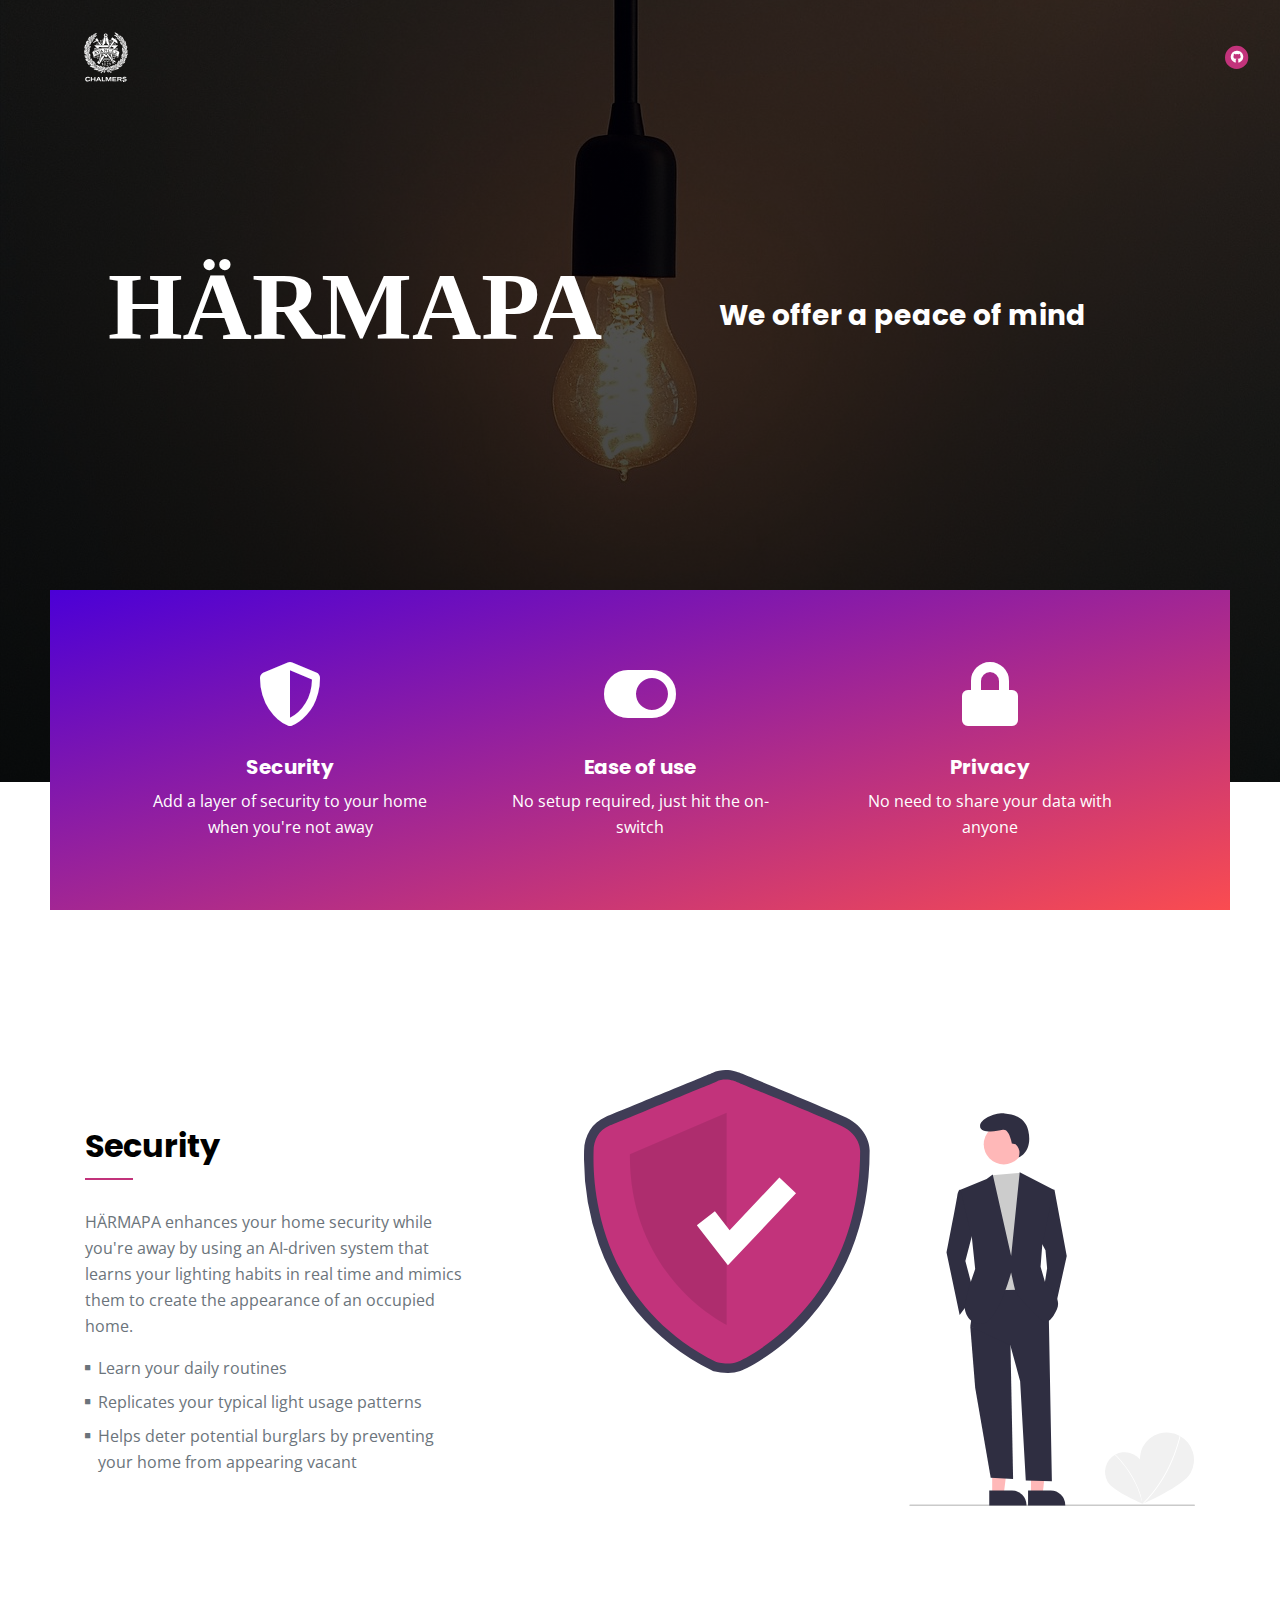
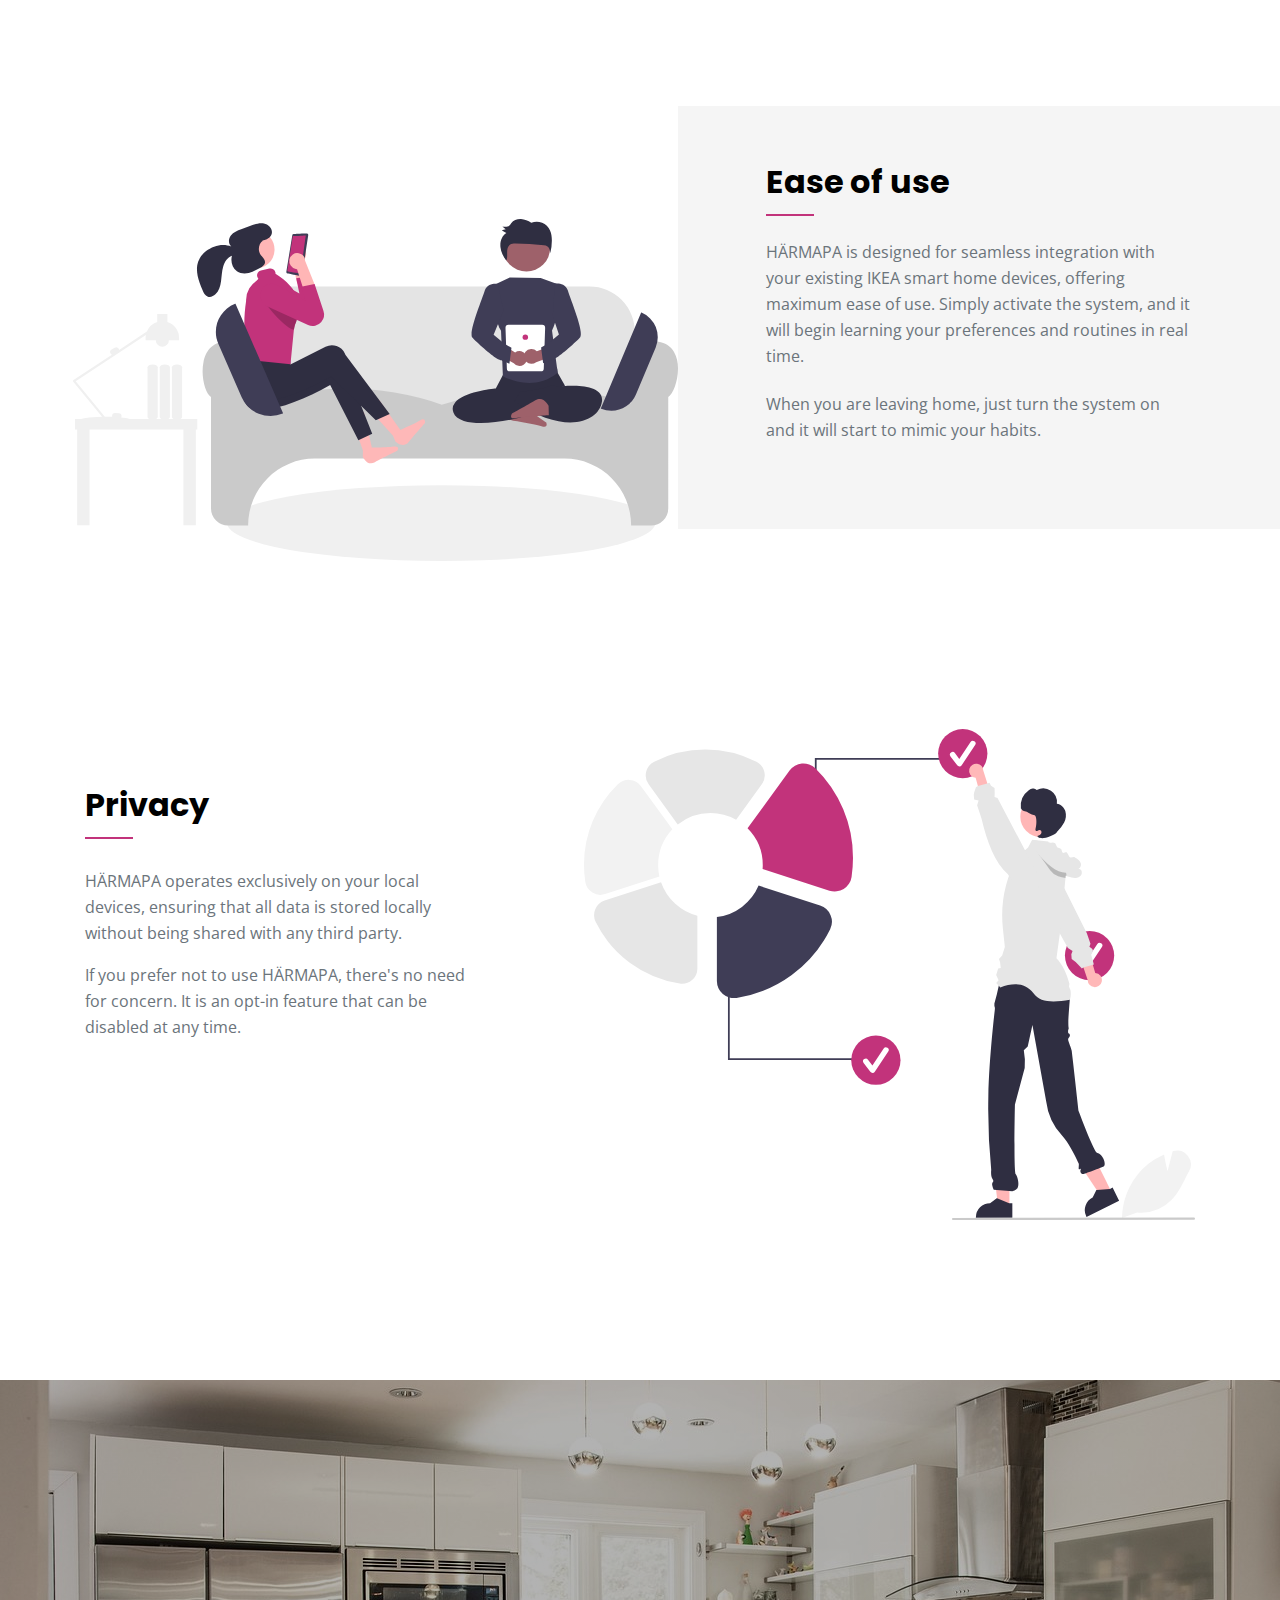
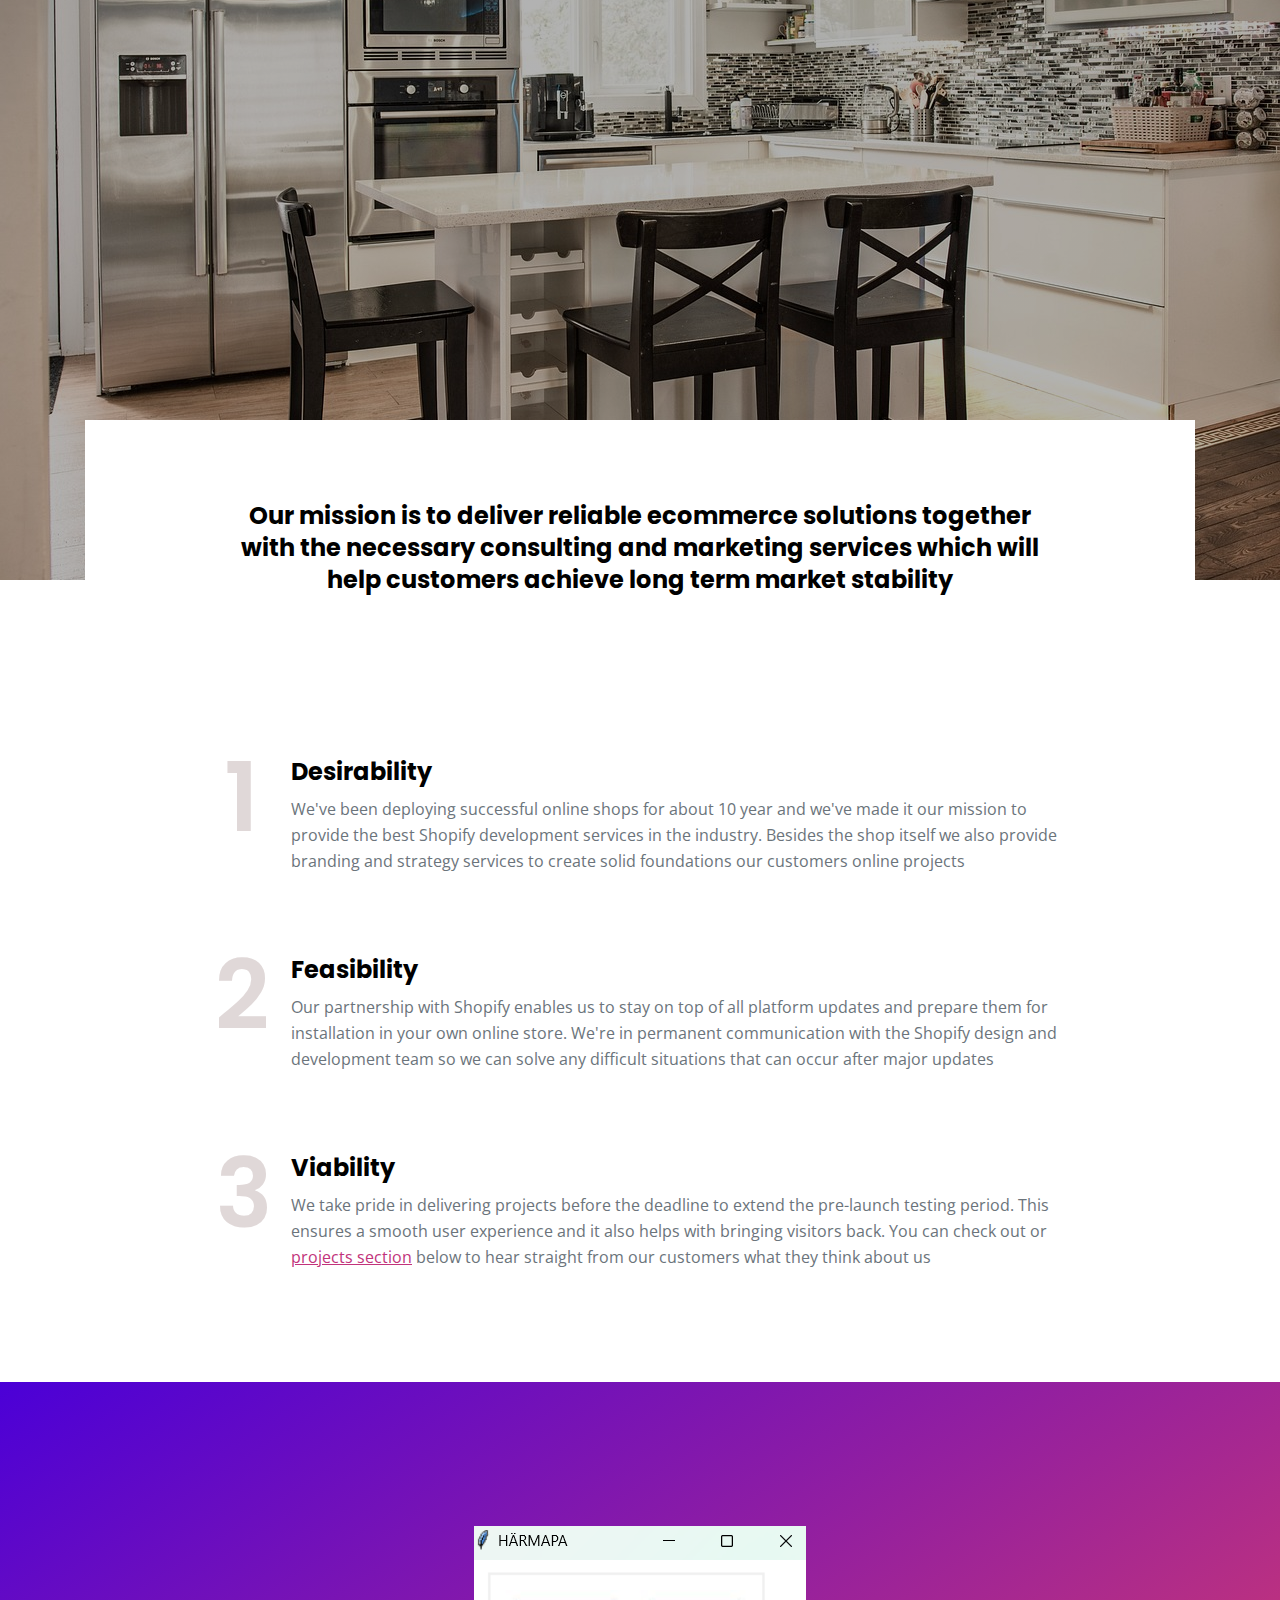
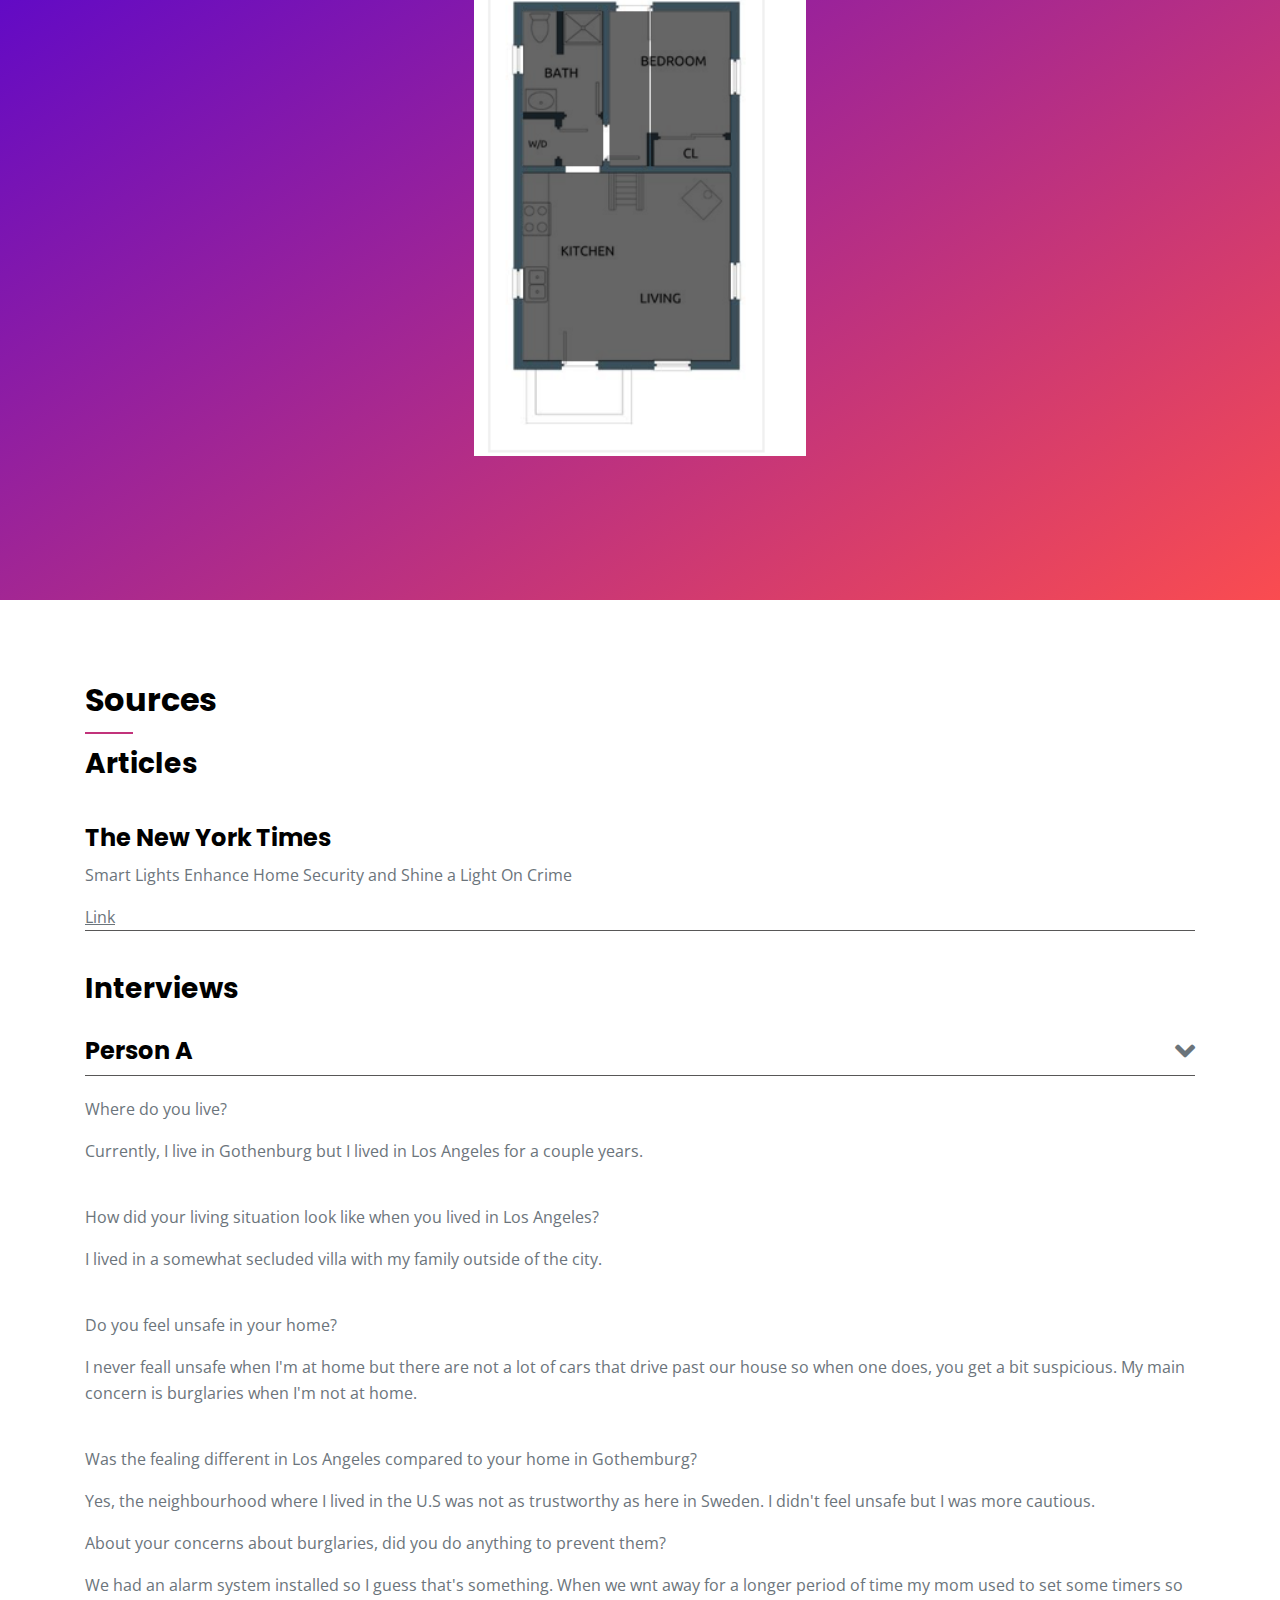
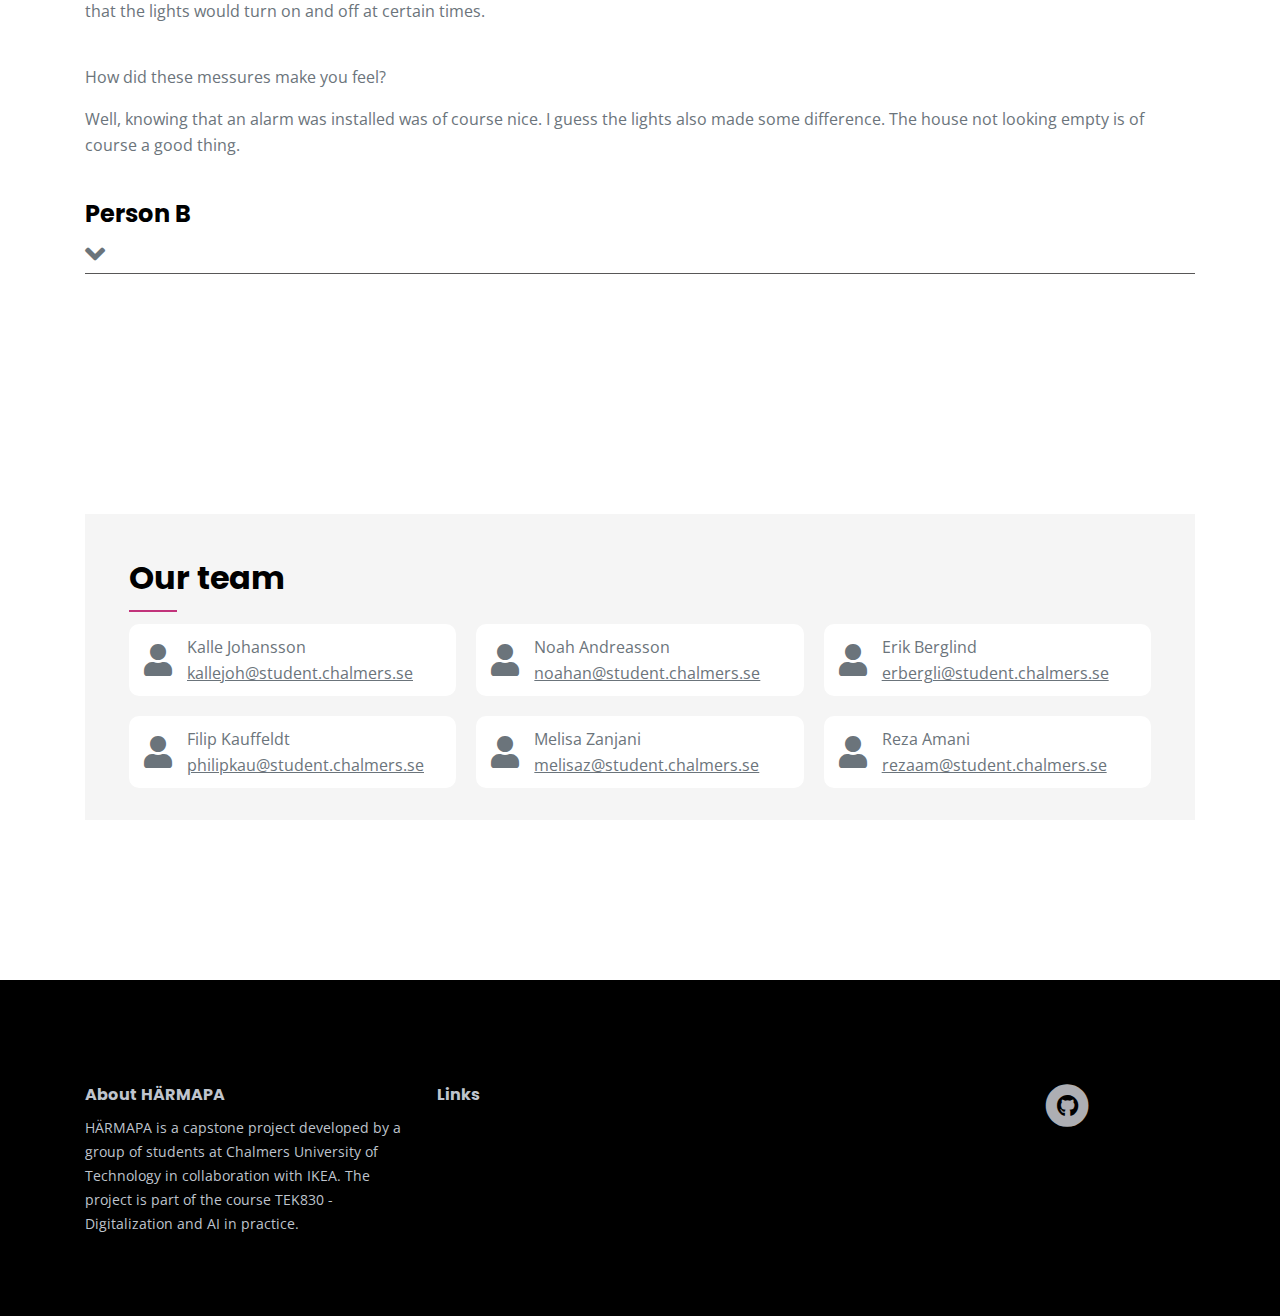
==== index.html @ 5f55f28d "Add source for article and first interview" ====
<!DOCTYPE html>
<html lang="en">
<head>
    <meta charset="utf-8">
    <meta name="viewport" content="width=device-width, initial-scale=1, shrink-to-fit=no">
    
    <!-- SEO Meta Tags -->
    <meta name="description" content="Your description">
    <meta name="author" content="Your name">

	<meta property="og:site_name" content="" />
	<meta property="og:site" content="" />
	<meta property="og:title" content=""/>
	<meta property="og:description" content="" />
	<meta property="og:image" content="" />
	<meta property="og:url" content="" />
	<meta name="twitter:card" content="summary_large_image">

    <!-- Webpage Title -->
    <title>HÄRMAPA</title>
    
    <!-- Styles -->
    <link rel="preconnect" href="https://fonts.gstatic.com">
    <link href="https://fonts.googleapis.com/css2?family=Open+Sans:ital,wght@0,400;0,600;0,700;1,400&family=Poppins:wght@600&display=swap" rel="stylesheet">
    <link href="css/bootstrap.css" rel="stylesheet">
    <link href="css/fontawesome-all.css" rel="stylesheet">
    <link href="css/swiper.css" rel="stylesheet">
	<link href="css/magnific-popup.css" rel="stylesheet">
	<link href="css/styles.css" rel="stylesheet">
	
	<!-- Favicon  -->
    <link rel="icon" href="images/favicon.png">
</head>
<body data-spy="scroll" data-target=".fixed-top">
    
    <!-- Navigation -->
    <nav class="navbar navbar-expand-lg fixed-top navbar-dark">
        <div class="container">
            
            <!-- Image Logo -->
            <a class="navbar-brand logo-image" href="index.html"><img src="images/chalmers-logo-white.svg" alt="alternative"></a>  

            <!-- Text Logo - Use this if you don't have a graphic logo -->
            <!-- <a class="navbar-brand logo-text page-scroll" href="index.html">Spify</a> -->

            <button class="navbar-toggler p-0 border-0" type="button" data-toggle="offcanvas">
                <span class="navbar-toggler-icon"></span>
            </button>

            <div class="navbar-collapse offcanvas-collapse" id="navbarsExampleDefault">
                <ul class="navbar-nav ml-auto">
                    
                </ul>
                <span class="nav-item social-icons">
                    <span class="fa-stack">
                        <a href="https://github.com/TEK830-Group18/TEK830" target="_blank">
                            <i class="fas fa-circle fa-stack-2x"></i>
                            <i class="fab fa-github fa-stack-1x"></i>
                        </a>
                    </span>
                </span>
            </div> <!-- end of navbar-collapse -->
        </div> <!-- end of container -->
    </nav> <!-- end of navbar -->
    <!-- end of navigation -->


    <!-- Header -->
    <header id="header" class="header">
        <div class="container">
            <div class="row">
                <div class="col-lg-6">
                    <div class="image-container">
                        <!-- <img class="img-fluid" src="images/header-logo.svg" alt="alternative"> -->
                         <h2 class="header-title">HÄRMAPA</h2>
                    </div> <!-- end of image-container -->
                </div> <!-- end of col -->
                <div class="col-lg-6">
                    <div class="text-container">
                        <h3 class="intro-text">We offer a peace of mind</h3>
                        <!-- <a class="btn-solid-lg page-scroll" href="#details">Discover</a> -->
                    </div> <!-- end of text-container -->
                </div> <!-- end of col -->
            </div> <!-- end of row -->
        </div> <!-- end of container -->
        <div class="services">
            <div class="container">
                <div class="row">
                    <div class="col-lg-12">

                        <!-- Card -->
                        <div class="card">
                            <div class="card-image">
                                <!-- <i class="fas fa-rocket"></i> -->
                                <!-- <i class="fas fa-solid fa-house-lock"></i> -->
                                <!-- <i class="fas fa-unlock"></i> -->
                                <i class="fas fa-shield-alt"></i>
                            </div>
                            <div class="card-body">
                                <h5 class="card-title">Security</h5>
                                <div class="card-text">Add a layer of security to your home when you're not away</div>
                            </div>
                        </div>
                        <!-- end of card -->

                        <!-- Card -->
                        <div class="card">
                            <div class="card-image">
                                <!-- <i class="fas fa-pencil-ruler"></i> -->
                                <i class="fas fa-solid fa-toggle-on"></i>
                                 
                            </div>
                            <div class="card-body">
                                <h5 class="card-title">Ease of use</h5>
                                <div class="card-text">No setup required, just hit the on-switch</div>
                            </div>
                        </div>
                        <!-- end of card -->

                        <!-- Card -->
                        <div class="card">
                            <div class="card-image">
                                <!-- <i class="fas fa-chart-pie"></i> -->
                                <!-- <i class="fas fa-solid fa-database"></i> -->
                                <i class="fas fa-solid fa-lock"></i>
                            </div>
                            <div class="card-body">
                                <h5 class="card-title">Privacy</h5>
                                <div class="card-text">No need to share your data with anyone</div>
                            </div>
                        </div>
                        <!-- end of card -->
                    </div> <!-- end of col -->
                </div> <!-- end of row -->
            </div> <!-- end of container -->
        </div> <!-- end of services -->
    </header> <!-- end of header -->
    <!-- end of header -->


    <div id="details" class="basic-1">
        <div class="container">
            <div class="row">
                <div class="col-lg-6 col-xl-5">
                    <div class="text-container">
                        <h2>Security</h2>
                        <hr class="hr-heading">
                        <p>
                            HÄRMAPA enhances your home security while you're away by using an AI-driven system that learns your lighting habits 
                            in real time and mimics them to create the appearance of an occupied home.
                        </p>
                        <ul class="list-unstyled li-space-lg">
                            <li class="media">
                                <i class="fas fa-square"></i>
                                <div class="media-body">Learn your daily routines</div>
                            </li>
                            <li class="media">
                                <i class="fas fa-square"></i>
                                <div class="media-body">Replicates your typical light usage patterns</div>
                            </li>
                            <li class="media">
                                <i class="fas fa-square"></i>
                                <div class="media-body">Helps deter potential burglars by preventing your home from appearing vacant</div>
                            </li>
                        </ul>
                    </div> <!-- end of text-container -->
                </div> <!-- end of col -->
                <div class="col-lg-6 col-xl-7">
                    <div class="image-container">
                        <!-- <img class="img-fluid" src="images/details-1.png" alt="alternative"> -->
                        <img class="img-fluid" src="images/security.svg" alt="alternative">
                    </div> <!-- end of image-container -->
                </div> <!-- end of col -->
            </div> <!-- end of row -->
        </div> <!-- end of container -->
    </div> <!-- end of basic-1 -->
    <!-- end of details 1 -->


    <div class="basic-2">
        <div class="container-fluid">
            <div class="row">
                <div class="image-area">
                    <div class="image-container">
                        <img class="img-fluid" src="images/relax.svg" alt="alternative">
                    </div> <!-- end of image-container -->
                </div> <!-- end of image-area -->
                <div class="text-area">
                    <div class="text-container">
                        <h2>Ease of use</h2>
                        <hr class="hr-heading">
                        <p>
                            HÄRMAPA is designed for seamless integration with your existing IKEA smart home devices, offering maximum ease of use. 
                            Simply activate the system, and it will begin learning your preferences and routines in real time.
                        </p>
                        <p>
                            When you are leaving home, just turn the system on and it will start to mimic your habits.
                        </p>
                    </div> <!-- end of text-container -->
                </div> <!-- end of text-area -->
            </div> <!-- end of row -->
        </div> <!-- end of container-fluid -->
    </div> <!-- end of basic-1 -->
    <!-- end of details 2 -->


    <div class="basic-3">
        <div class="container">
            <div class="row">
                <div class="col-lg-6 col-xl-5">
                    <div class="text-container">
                        <h2>Privacy</h2>
                        <hr class="hr-heading">
                        <p>
                            HÄRMAPA operates exclusively on your local devices, ensuring that all data is stored locally without being shared with any third party.
                        </p>
                        <p>
                            If you prefer not to use HÄRMAPA, there's no need for concern. It is an opt-in feature that can be disabled at any time.
                        </p>
                    </div> <!-- end of text-container -->
                </div> <!-- end of col -->
                <div class="col-lg-6 col-xl-7">
                    <div class="image-container">
                        <img class="img-fluid" src="images/user-data.svg" alt="alternative">
                    </div> <!-- end of image-container -->
                </div> <!-- end of col -->
            </div> <!-- end of row -->
        </div> <!-- end of container -->
    </div> <!-- end of basic-3 -->
    <!-- end of details 3 -->


    <div class="basic-4">
        <div class="container">
            <div class="row">
                <div class="text-container">
                    <h4>Our mission is to deliver reliable ecommerce solutions together with the necessary consulting and marketing services which will help customers achieve long term market stability</h4>
                </div> <!-- end of text-container -->
            </div> <!-- end of row -->
        </div> <!-- end of container -->
    </div> <!-- end of basic-4 -->
    <!-- end of mission -->


    <div id="strengths" class="basic-5">
        <div class="container">
            <div class="row">
                <div class="col-lg-12">
                    <ul class="list-unstyled li-space-lg">
                        <li class="media">
                            <div class="bullet">1</div>
                            <div class="media-body">
                                <h4>Desirability</h4>
                                <p>We've been deploying successful online shops for about 10 year and we've made it our mission to provide the best Shopify development services in the industry. Besides the shop itself we also provide branding and strategy services to create solid foundations our customers online projects</p>
                            </div>
                        </li>
                        <li class="media">
                            <div class="bullet">2</div>
                            <div class="media-body">
                                <h4>Feasibility</h4>
                                <p>Our partnership with Shopify enables us to stay on top of all platform updates and prepare them for installation in your own online store. We're in permanent communication with the Shopify design and development team so we can solve any difficult situations that can occur after major updates</p>
                            </div>
                        </li>
                        <li class="media">
                            <div class="bullet">3</div>
                            <div class="media-body">
                                <h4>Viability</h4>
                                <p>We take pride in delivering projects before the deadline to extend the pre-launch testing period. This ensures a smooth user experience and it also helps with bringing visitors back. You can check out or <a class="red page-scroll" href="#projects">projects section</a> below to hear straight from our customers what they think about us</p>
                            </div>
                        </li>
                    </ul>
                </div> <!-- end of col-lg-12 -->
            </div> <!-- end of row -->
        </div> <!-- end of container -->
    </div> <!-- end of basic-5 -->
    <!-- end of strengths -->


<!-- Invitation -->
<div class="basic-7">
    <div class="container">
        <div class="row">
            <div class="col-lg-12">
                 <img src="images/harmapa-illustration.png" alt="demo">
            </div> <!-- end of col -->
        </div> <!-- end of row -->
    </div> <!-- end of container -->
</div> <!-- end of basic-7 -->
<!-- end of invitation -->

<div class="basic-6">
    <div class="container">
        <h2>Sources</h2>
        <hr class="hr-heading">
        <div class="source-container">
            <h3>Articles</h3>
            <div class="article-container bottom-border-dark">
                <h4>The New York Times</h4>
                <p>Smart Lights Enhance Home Security and Shine a Light On Crime</p>
                <a href="https://www.nytimes.com/2019/09/19/smarter-living/wirecutter/smart-lights-enhance-home-security-and-shine-a-light-on-crime.html" target="_blank">Link</a>
            </div>
        </div>
        <div class="source-container">
            <h3>Interviews</h3>
            <div id="person-a-dropdown" class="dropdown-container bottom-border-dark">
                <h4>Person A</h4>
                <i class="fas fa-solid fa-angle-down fa-2x"></i>
            </div>
            <div id="person-a-textblock" class="textblock">
                <div class="question-block">
                    <p>Where do you live?</p>
                    <p>Currently, I live in Gothenburg but I lived in Los Angeles for a couple years.</p>
                </div>
                <div class="question-block">
                    <p>How did your living situation look like when you lived in Los Angeles?</p>
                    <p>I lived in a somewhat secluded villa with my family outside of the city.</p>
                </div>
                <div class="question-block">
                    <p>Do you feel unsafe in your home?</p>
                    <p>
                        I never feall unsafe when I'm at home but there are not a lot of cars that drive past our house
                        so when one does, you get a bit suspicious. My main concern is burglaries when I'm not at home.
                    </p>
                </div>
                <div class="question-block"></div>
                    <p>Was the fealing different in Los Angeles compared to your home in Gothemburg?</p>
                    <p>
                        Yes, the neighbourhood where I lived in the U.S was not as trustworthy as here in Sweden.
                        I didn't feel unsafe but I was more cautious.
                    </p>
                </div>
                <div class="question-block">
                    <p>About your concerns about burglaries, did you do anything to prevent them?</p>
                    <p>
                        We had an alarm system installed so I guess that's something. When we wnt away for a longer period of time my
                        mom used to set some timers so that the lights would turn on and off at certain times.
                    </p>
                </div>
                <div class="question-block">
                    <p>How did these messures make you feel?</p>
                    <p>
                        Well, knowing that an alarm was installed was of course nice.
                        I guess the lights also made some difference. The house not looking empty is of course a good thing.
                    </p>
                </div>
            </div>
            <div id="person-b-dropdown" class="dropdown-container bottom-border-dark">
                <h4>Person B</h4>
                <i class="fas fa-solid fa-angle-down fa-2x"></i>
            </div>
        </div>
    </div>
</div>


    <div id="about" class="basic-6">
        <div class="container">
            <div class="row">
                <div class="col-lg-12">
                    <div class="text-container bg-gray">
                        <h2 class="team-heading">Our team</h2>
                        <hr class="hr-heading">
                        <div class="team-card-container">
                            <div class="team-member-card">
                                <i class="fas fa-solid fa-user fa-2x"></i>
                                <div class="info">
                                    <p>Kalle Johansson</p>
                                    <a href="mailto:kallejoh@student.chalmers.se">kallejoh@student.chalmers.se</a>
                                </div>
                            </div>
                            <div class="team-member-card">
                                <i class="fas fa-solid fa-user fa-2x"></i>
                                <div class="info">
                                    <p>Noah Andreasson</p>
                                    <a href="mailto:noahan@student.chalmers.se">noahan@student.chalmers.se</a>
                                </div>
                            </div>
                            <div class="team-member-card">
                                <i class="fas fa-solid fa-user fa-2x"></i>
                                <div class="info">
                                    <p>Erik Berglind</p>
                                    <a href="mailto:erbergli@student.chalmers.se">erbergli@student.chalmers.se</a>
                                </div>
                            </div>
                            <div class="team-member-card">
                                <i class="fas fa-solid fa-user fa-2x"></i>
                                <div class="info">
                                    <p>Filip Kauffeldt</p>
                                    <a href="mailto:philipkau@student.chalmers.se">philipkau@student.chalmers.se</a>
                                </div>
                            </div>
                            <div class="team-member-card">
                                <i class="fas fa-solid fa-user fa-2x"></i>
                                <div class="info">
                                    <p>Melisa Zanjani</p>
                                    <a href="mailto:melisaz@student.chalmers.se">melisaz@student.chalmers.se</a>
                                </div>
                            </div>
                            <div class="team-member-card">
                                <i class="fas fa-solid fa-user fa-2x"></i>
                                <div class="info">
                                    <p>Reza Amani</p>
                                    <a href="mailto:rezaam@student.chalmers.se">rezaam@student.chalmers.se</a>
                                </div>
                            </div>
                        </div>
                    </div> <!-- end of text-container -->
                </div> <!-- end of col -->
            </div> <!-- end of row -->
        </div> <!-- end of container -->
    </div> <!-- end of basic-6 -->
    <!-- end of about -->


    <!-- Footer -->
    <div class="footer">
        <div class="container">
            <div class="row">
                <div class="col-lg-12">
                    <div class="footer-col first">
                        <h6>About HÄRMAPA</h6>
                        <!-- <p class="p-small">Spify is a business website Bootstrap HTML template designed to present startups in a beautiful manner with features for description</p> -->
                         <p class="p-small">
                            HÄRMAPA is a capstone project developed by a group of students at Chalmers University of Technology in collaboration with IKEA. 
                            The project is part of the course TEK830 - Digitalization and AI in practice.
                         </p>
                    </div> <!-- end of footer-col -->
                    <div class="footer-col second">
                        <h6>Links</h6>
                        <!-- Add links to sources and interviews -->
                    </div> <!-- end of footer-col -->
                    <div class="footer-col third">
                        <!-- <span class="fa-stack"></span>
                            <a href="#your-link">
                                <i class="fas fa-circle fa-stack-2x"></i>
                            </a>
                        </span> -->
                        <span class="fa-stack">
                            <a href="https://github.com/TEK830-Group18/TEK830" target="_blank">
                                <i class="fas fa-circle fa-stack-2x"></i>
                                <i class="fab fa-github fa-stack-1x"></i>
                            </a>
                        </span>
                    </div> <!-- end of footer-col -->
                </div> <!-- end of col -->
            </div> <!-- end of row -->
            
        </div> <!-- end of container -->
    </div> <!-- end of footer -->  
    <!-- end of footer -->
    
    	
    <!-- Scripts -->
    <script src="js/jquery.min.js"></script> <!-- jQuery for Bootstrap's JavaScript plugins -->
    <script src="js/bootstrap.min.js"></script> <!-- Bootstrap framework -->
    <script src="js/jquery.easing.min.js"></script> <!-- jQuery Easing for smooth scrolling between anchors -->
    <script src="js/swiper.min.js"></script> <!-- Swiper for image and text sliders -->
    <script src="js/jquery.magnific-popup.js"></script> <!-- Magnific Popup for lightboxes -->
    <script src="js/scripts.js"></script> <!-- Custom scripts -->
</body>
</html>
---- css/styles.css ----
/* Description: Master CSS file */

/*****************************************
Table Of Contents:
- General Styles
- Navigation
- Header
- Details 1
- Details 2
- Details Lightbox
- Details 3
- Mission
- Strengths
- Projects
- About
- Invitation
- Contact
- Footer
- Copyright
- Back To Top Button 
- Extra Pages
- Media Queries
******************************************/

/*****************************************
Colors:
- Backgrounds, navbar - black #000000
- Backgrounds - light gray #f5f5f5
- Buttons, icons - red #c2337b
- Headings text - black #000000
- Body text - dark gray #6b747b
******************************************/


/**************************/
/*     General Styles     */
/**************************/
body,
html {
    width: 100%;
	height: 100%;
}

body, p {
	color: #6b747b; 
	font: 400 1rem/1.625rem "Open Sans", sans-serif;
}

h1 {
	color: #000000;
	font-weight: 700;
	font-size: 2.5rem;
	line-height: 3.25rem;
	font-family: "Poppins"
}

h2 {
	color: #000000;
	font-weight: 700;
	font-size: 2rem;
	line-height: 2.5rem;
	font-family: "Poppins"
}

h3 {
	color: #000000;
	font-weight: 700;
	font-size: 1.75rem;
	line-height: 2.25rem;
	font-family: "Poppins"
}

h4 {
	color: #000000;
	font-weight: 700;
	font-size: 1.5rem;
	line-height: 2rem;
	font-family: "Poppins"
}

h5 {
	color: #000000;
	font-weight: 700;
	font-size: 1.25rem;
	line-height: 1.625rem;
	font-family: "Poppins"
}

h6 {
	color: #000000;
	font-weight: 700;
	font-size: 1rem;
	line-height: 1.375rem;
	font-family: "Poppins"
}

.p-large {
	font-size: 1.125rem;
	line-height: 1.75rem;
}

.p-small {
	font-size: 0.875rem;
	line-height: 1.5rem;
}

.testimonial-text {
	font-style: italic;
}

.testimonial-author {
	font-weight: 700;
	font-size: 1rem;
	line-height: 1.5rem;
}

.li-space-lg li {
	margin-bottom: 0.5rem;
}

a {
	color: #6b747b;
	text-decoration: underline;
}

a:hover {
	color: #6b747b;
	text-decoration: underline;
}

.no-line {
	text-decoration: none;
}

.no-line:hover {
	text-decoration: none;
}

.red {
	color: #c2337b;
}

.bg-gray {
	background-color: #f5f5f5;
}

.hr-heading {
	display: block;
	width: 3rem;
	height: 2px;
	margin-top: 0.75rem;
	margin-bottom: 0.75rem;
	margin-left: 0;
	border: none;
	background-color: #c2337b;
}

.btn-solid-reg {
	display: inline-block;
	padding: 1.375rem 2.25rem 1.375rem 2.25rem;
	border: 1px solid #c2337b;
	border-radius: 32px;
	background-color: #c2337b;
	color: #ffffff;
	font-weight: 600;
	font-size: 0.875rem;
	line-height: 0;
	text-decoration: none;
	transition: all 0.2s;
}

.btn-solid-reg:hover {
	background-color: transparent;
	color: #c2337b; /* needs to stay here because of the color property of a tag */
	text-decoration: none;
}

.btn-solid-lg {
	display: inline-block;
	padding: 1.625rem 2.625rem 1.625rem 2.625rem;
	border: 1px solid #c2337b;
	border-radius: 32px;
	background-color: #c2337b;
	color: #ffffff;
	font-weight: 600;
	font-size: 0.875rem;
	line-height: 0;
	text-decoration: none;
	transition: all 0.2s;
}

.btn-solid-lg:hover {
	background-color: transparent;
	color: #c2337b; /* needs to stay here because of the color property of a tag */
	text-decoration: none;
}

.btn-outline-reg {
	display: inline-block;
	padding: 1.375rem 2.25rem 1.375rem 2.25rem;
	border: 1px solid #000000;
	border-radius: 32px;
	background-color: transparent;
	color: #000000;
	font-weight: 600;
	font-size: 0.875rem;
	line-height: 0;
	text-decoration: none;
	transition: all 0.2s;
}

.btn-outline-reg:hover {
	background-color: #000000;
	color: #ffffff;
	text-decoration: none;
}

.btn-outline-lg {
	display: inline-block;
	padding: 1.625rem 2.625rem 1.625rem 2.625rem;
	border: 1px solid #000000;
	border-radius: 32px;
	background-color: transparent;
	color: #000000;
	font-weight: 600;
	font-size: 0.875rem;
	line-height: 0;
	text-decoration: none;
	transition: all 0.2s;
}

.btn-outline-lg:hover {
	background-color: #000000;
	color: #ffffff;
	text-decoration: none;
}

.btn-outline-sm {
	display: inline-block;
	padding: 1rem 1.5rem 1rem 1.5rem;
	border: 1px solid #000000;
	border-radius: 32px;
	background-color: transparent;
	color: #000000;
	font-weight: 600;
	font-size: 0.875rem;
	line-height: 0;
	text-decoration: none;
	transition: all 0.2s;
}

.btn-outline-sm:hover {
	background-color: #000000;
	color: #ffffff;
	text-decoration: none;
}

.form-group {
	position: relative;
	margin-bottom: 1.25rem;
}

.label-control {
	position: absolute;
	top: 0.875rem;
	left: 1.5rem;
	color: #7d838a;
	opacity: 1;
	font-size: 0.875rem;
	line-height: 1.375rem;
	cursor: text;
	transition: all 0.2s ease;
}

.form-control-input:focus + .label-control,
.form-control-input.notEmpty + .label-control,
.form-control-textarea:focus + .label-control,
.form-control-textarea.notEmpty + .label-control {
	top: 0.125rem;
	color: #6b747b;
	opacity: 1;
	font-size: 0.75rem;
	font-weight: 700;
}

.form-control-input,
.form-control-select {
	display: block; /* needed for proper display of the label in Firefox, IE, Edge */
	width: 100%;
	padding-top: 1.125rem;
	padding-bottom: 0.125rem;
	padding-left: 1.5rem;
	border: 1px solid #cbcbd1;
	background-color: #ffffff;
	color: #6b747b;
	font-size: 0.875rem;
	line-height: 1.875rem;
	transition: all 0.2s;
	-webkit-appearance: none; /* removes inner shadow on form inputs on ios safari */
}

.form-control-select {
	padding-top: 0.5rem;
	padding-bottom: 0.5rem;
	height: 3.25rem;
	color: #7d838a;
}

select {
    /* you should keep these first rules in place to maintain cross-browser behavior */
    -webkit-appearance: none;
	-moz-appearance: none;
	-ms-appearance: none;
    -o-appearance: none;
    appearance: none;
    background-image: url('../images/down-arrow.png');
    background-position: 96% 50%;
    background-repeat: no-repeat;
    outline: none;
}

.form-control-textarea {
	display: block; /* used to eliminate a bottom gap difference between Chrome and IE/FF */
	width: 100%;
	height: 14rem; /* used instead of html rows to normalize height between Chrome and IE/FF */
	padding-top: 1.5rem;
	padding-left: 1.3125rem;
	border: 1px solid #cbcbd1;
	background-color: #ffffff;
	color: #6b747b;
	font-size: 0.875rem;
	line-height: 1.5rem;
	transition: all 0.2s;
}

.form-control-input:focus,
.form-control-select:focus,
.form-control-textarea:focus {
	border: 1px solid #a1a1a1;
	outline: none; /* Removes blue border on focus */
}

.form-control-input:hover,
.form-control-select:hover,
.form-control-textarea:hover {
	border: 1px solid #a1a1a1;
}

.checkbox {
	font-size: 0.75rem;
	line-height: 1.25rem;
}

input[type='checkbox'] {
	vertical-align: -10%;
	margin-right: 0.5rem;
}

.form-control-submit-button {
	display: inline-block;
	width: 100%;
	height: 3.25rem;
	border: 1px solid #c2337b;
	border-radius: 32px;
	background-color: #c2337b;
	color: #ffffff;
	font-weight: 600;
	font-size: 0.875rem;
	line-height: 0;
	cursor: pointer;
	transition: all 0.2s;
}

.form-control-submit-button:hover {
	border: 1px solid #000000;
	background-color: transparent;
	color: #000000;
}

/* Fade-move Animation For Details Lightbox - Magnific Popup */
/* at start */
.my-mfp-slide-bottom .zoom-anim-dialog {
	opacity: 0;
	transition: all 0.2s ease-out;
	-webkit-transform: translateY(-1.25rem) perspective(37.5rem) rotateX(10deg);
	-ms-transform: translateY(-1.25rem) perspective(37.5rem) rotateX(10deg);
	transform: translateY(-1.25rem) perspective(37.5rem) rotateX(10deg);
}

/* animate in */
.my-mfp-slide-bottom.mfp-ready .zoom-anim-dialog {
	opacity: 1;
	-webkit-transform: translateY(0) perspective(37.5rem) rotateX(0); 
	-ms-transform: translateY(0) perspective(37.5rem) rotateX(0); 
	transform: translateY(0) perspective(37.5rem) rotateX(0); 
}

/* animate out */
.my-mfp-slide-bottom.mfp-removing .zoom-anim-dialog {
	opacity: 0;
	-webkit-transform: translateY(-0.625rem) perspective(37.5rem) rotateX(10deg); 
	-ms-transform: translateY(-0.625rem) perspective(37.5rem) rotateX(10deg); 
	transform: translateY(-0.625rem) perspective(37.5rem) rotateX(10deg); 
}

/* dark overlay, start state */
.my-mfp-slide-bottom.mfp-bg {
	opacity: 0;
	transition: opacity 0.2s ease-out;
}

/* animate in */
.my-mfp-slide-bottom.mfp-ready.mfp-bg {
	opacity: 0.8;
}
/* animate out */
.my-mfp-slide-bottom.mfp-removing.mfp-bg {
	opacity: 0;
}
/* end of fade-move animation for details lightbox - magnific popup */


/**********************/
/*     Navigation     */
/**********************/
.navbar {
	background-color: #000000;
	font-weight: 600;
	font-size: 0.875rem;
	line-height: 0.875rem;
	box-shadow: 0 1px 6px 0 rgba(0, 0, 0, 0.025);
}

.navbar .navbar-brand {
	padding-top: 0.25rem;
	padding-bottom: 0.25rem;
}

.navbar .logo-image img {
    width: 150px;
	height: 50px;
}

.navbar .logo-text {
	color: #ffffff;
	font-weight: 700;
	font-size: 1.875rem;
	line-height: 1rem;
	text-decoration: none;
}

.offcanvas-collapse {
	position: fixed;
	top: 3.25rem; /* adjusts the height between the top of the page and the offcanvas menu */
	bottom: 0;
	left: 100%;
	width: 100%;
	padding-right: 1rem;
	padding-left: 1rem;
	overflow-y: auto;
	visibility: hidden;
	background-color: #000000;
	transition: visibility .3s ease-in-out, -webkit-transform .3s ease-in-out;
	transition: transform .3s ease-in-out, visibility .3s ease-in-out;
	transition: transform .3s ease-in-out, visibility .3s ease-in-out, -webkit-transform .3s ease-in-out;
}

.offcanvas-collapse.open {
	visibility: visible;
	-webkit-transform: translateX(-100%);
	transform: translateX(-100%);
}

.navbar .navbar-nav {
	margin-top: 0.75rem;
	margin-bottom: 0.5rem;
}

.navbar .nav-item .nav-link {
	padding-top: 0.625rem;
	padding-bottom: 0.625rem;
	color: #eeeeee;
	text-decoration: none;
	transition: all 0.2s ease;
}

.navbar .nav-item.dropdown.show .nav-link,
.navbar .nav-item .nav-link:hover,
.navbar .nav-item .nav-link.active {
	color: #ff67b3;
}

/* Dropdown Menu */
.navbar .dropdown .dropdown-menu {
	animation: fadeDropdown 0.2s; /* required for the fade animation */
}

@keyframes fadeDropdown {
    0% {
        opacity: 0;
    }

    100% {
        opacity: 1;
	}
}

.navbar .dropdown-menu {
	margin-top: 0.5rem;
	margin-bottom: 0.5rem;
	border: none;
	background-color: #000000;
}

.navbar .dropdown-item {
	padding-top: 0.5rem;
	padding-bottom: 0.5rem;
	color: #eeeeee;
	font-weight: 600;
	font-size: 0.875rem;
	line-height: 0.875rem;
	text-decoration: none;
}

.navbar .dropdown-item:hover {
	background-color: #000000;
	color: #ff67b3;
}

.navbar .dropdown-divider {
	width: 100%;
	height: 1px;
	margin: 0.5rem auto 0.5rem auto;
	border: none;
	background-color: #505050;
}
/* end of dropdown menu */

.navbar .fa-stack {
	width: 2em;
	margin-right: 0.25rem;
	font-size: 0.75rem;
}

.navbar .fa-stack-2x {
	color: #c2337b;
	transition: all 0.2s ease;
}

.navbar .fa-stack-1x {
	color: #ffffff;
	transition: all 0.2s ease;
}

.navbar .fa-stack:hover .fa-stack-2x {
	color: #ffffff;
}

.navbar .fa-stack:hover .fa-stack-1x {
	color: #c2337b;
}

.navbar .navbar-toggler {
	padding: 0;
	border: none;
	font-size: 1.25rem;
}


/*****************/
/*    Header     */
/*****************/
.header {
	padding-top: 7rem;
	background: linear-gradient(rgba(0, 0, 0, 0.6), rgba(0, 0, 0, 0.8)), url('../images/cover-lamp.jpg') center center no-repeat;
	background-size: cover;
	text-align: center;
}

.header .image-container h2 {
	color: #ffffff;
	font-size: 6em;
	font-family: "Noto";
	position: absolute;
	top: 50%;
	left: 50%;
	transform: translate(-50%, -50%);
}

.intro-text {
	margin-top: 50px;
}

.header .image-container {
	display: flex;
	/* justify-content: center; */
	align-items: baseline;
	margin-bottom: 2.75rem;
}

.header .text-container {
	margin-bottom: 7rem;
}

.header h3 {
	margin-bottom: 2rem;
	color: #ffffff;
}

.header .btn-solid-lg:hover {
	border: 1px solid #ffffff;
	color: #ffffff;
}

.header .services {
	padding-top: 4.5rem;
	padding-bottom: 0.375rem;
	background: linear-gradient(to bottom right, #4b00d7, #fa4c50);
}

.header .card {
	margin-bottom: 4rem;
	border: 0;
	background-color: transparent;
}

.header .card .fas {
	margin-bottom: 1.75rem;
	color: #ffffff;
	font-size: 4rem;
}

.header .card-body {
	padding: 0;
}

.header .card h5 {
	margin-bottom: 0.5rem;
	color: #ffffff;
}

.header .card .card-text {
	color: #ffffff;
}


/*********************/
/*     Details 1     */
/*********************/
.basic-1 {
	padding-top: 8.5rem;
	padding-bottom: 10rem;
}

.basic-1 .text-container {
	margin-bottom: 4rem;
}

.basic-1 .hr-heading {
	display: inline-block;
	margin-top: 0.25rem;
	margin-bottom: 1.375rem;
}

.basic-1 .list-unstyled .fas {
	font-size: 0.375rem;
	line-height: 1.625rem;
}

.basic-1 .list-unstyled .media-body {
	margin-left: 0.5rem;
}


/*********************/
/*     Details 2     */
/*********************/
.basic-2 .image-area {
	margin-right: auto;
	margin-left: auto;
}

.basic-2 .text-area {
	width: 100%;
	padding: 3.5rem 1rem 4rem 1rem;
	background-color: #f5f5f5;
}

.basic-2 .text-container {
	max-width: 510px;
	margin-right: auto;
	margin-left: auto;
}

.basic-2 .hr-heading {
	display: inline-block;
	margin-top: 0.25rem;
	margin-bottom: 1rem;
}

.basic-2 p {
	margin-bottom: 1.375rem;
}


/****************************/
/*     Details Lightbox     */
/****************************/
.lightbox-basic {
	position: relative;
	max-width: 1150px;
	margin: 2.5rem auto;
	padding: 3rem 1rem;
	background-color: #ffffff;
	text-align: left;
}

.lightbox-basic .image-container {
	margin-bottom: 3rem;
	text-align: center;
}

.lightbox-basic h3 {
	margin-bottom: 0.5rem;
}

.lightbox-basic hr {
	width: 44px;
	height: 2px;
	margin-top: 0.125rem;
	margin-bottom: 1rem;
	margin-left: 0;
	border: none;
	background-color: #c2337b;
}

.lightbox-basic h4 {
	margin-top: 1.75rem;
	margin-bottom: 0.625rem;
}

.lightbox-basic .list-unstyled {
	margin-bottom: 1.5rem;
}

.lightbox-basic .list-unstyled .fas {
	color: #c2337b;
	font-size: 0.875rem;
	line-height: 1.75rem;
}

.lightbox-basic .list-unstyled .media-body {
	margin-left: 0.625rem;
}

.lightbox-basic .list-unstyled {
	margin-bottom: 1.5rem;
}

/* Action Button */
.lightbox-basic .btn-solid-reg.mfp-close {
	position: relative;
	width: auto;
	height: auto;
	color: #ffffff;
	opacity: 1;
	font-family: "Open Sans";
}

.lightbox-basic .btn-solid-reg.mfp-close:hover {
	color: #c2337b;
}
/* end of action Button */

/* Back Button */
.lightbox-basic .btn-outline-reg.mfp-close.as-button {
	position: relative;
	display: inline-block;
	width: auto;
	height: auto;
	margin-left: 0.375rem;
	padding: 1.375rem 2.25rem 1.375rem 2.25rem;
	border: 1px solid #000000;
	color: #000000;
	opacity: 1;
	font-family: "Open Sans";
}

.lightbox-basic .btn-outline-reg.mfp-close.as-button:hover {
	color: #ffffff;
}
/* end of back button */

/* Close X Button */
.lightbox-basic button.mfp-close.x-button {
	position: absolute;
	top: -2px;
	right: -2px;
	width: 44px;
	height: 44px;
	color: #555555;
}
/* end of close x button */


/*********************/
/*     Details 3     */
/*********************/
.basic-3 {
	padding-top: 10rem;
	padding-bottom: 10rem;
}

.basic-3 .text-container {
	margin-bottom: 4rem;
}

.basic-3 .hr-heading {
	display: inline-block;
	margin-top: 0.25rem;
	margin-bottom: 1.375rem;
}

.basic-3 .list-unstyled .fas {
	font-size: 0.375rem;
	line-height: 1.625rem;
}

.basic-3 .list-unstyled .media-body {
	margin-left: 0.5rem;
}


/*******************/
/*     Mission     */
/*******************/
.basic-4 {
	padding-top: 9rem;
	padding-bottom: 9rem;
	background: linear-gradient(rgba(0, 0, 0, 0.3), rgba(0, 0, 0, 0.3)), url('../images/kitchen.jpg') center center no-repeat;
	background-size: cover;
	text-align: center;
}

.basic-4 .text-container {
	margin-right: 1rem;
	margin-left: 1rem;
	padding: 1.5rem;
	background-color: #ffffff;
}

.basic-4 h4 {
	margin-bottom: 0;
}


/*********************/
/*     Strengths     */
/*********************/
.basic-5 {
	padding-top: 10rem;
	padding-bottom: 2rem;
}

.basic-5 .list-unstyled .media {
	margin-bottom: 4rem;
}

.basic-5 .media .bullet {
	color: #e0d8d8;
	font-weight: 600;
	font-size: 3rem;
	line-height: 2.625rem;
	font-family: "Poppins";
}

.basic-5 .media-body {
	margin-left: 0.625rem;
}


/********************/
/*     Projects     */
/********************/
.slider-1 {
	padding-top: 3rem;
	padding-bottom: 6rem;
}

.slider-1 .slider-container {
	position: relative;
}

.slider-1 .swiper-container {
	position: static;
	width: 86%;
}

.slider-1 .swiper-button-prev,
.slider-1 .swiper-button-next {
	width: 18px;
}

.slider-1 .swiper-button-prev:focus,
.slider-1 .swiper-button-next:focus {
	/* even if you can't see it chrome you can see it on mobile device */
	outline: none;
}

.slider-1 .swiper-button-prev {
	left: -10px;
	background-image: url("data:image/svg+xml;charset=utf-8,%3Csvg%20xmlns%3D'http%3A%2F%2Fwww.w3.org%2F2000%2Fsvg'%20viewBox%3D'0%200%2028%2044'%3E%3Cpath%20d%3D'M0%2C22L22%2C0l2.1%2C2.1L4.2%2C22l19.9%2C19.9L22%2C44L0%2C22L0%2C22L0%2C22z'%20fill%3D'%23505c67'%2F%3E%3C%2Fsvg%3E");
	background-size: 18px 28px;
}

.slider-1 .swiper-button-next {
	right: -10px;
	background-image: url("data:image/svg+xml;charset=utf-8,%3Csvg%20xmlns%3D'http%3A%2F%2Fwww.w3.org%2F2000%2Fsvg'%20viewBox%3D'0%200%2028%2044'%3E%3Cpath%20d%3D'M27%2C22L27%2C22L5%2C44l-2.1-2.1L22.8%2C22L2.9%2C2.1L5%2C0L27%2C22L27%2C22z'%20fill%3D'%23505c67'%2F%3E%3C%2Fsvg%3E");
	background-size: 18px 28px;
}

.slider-1 .image-container {
	margin-bottom: 3rem;
}

.slider-1 h3 {
	margin-bottom: 1rem;
}

.slider-1 .testimonial-author {
	color: #000000;
}


/*****************/
/*     About     */
/*****************/
.basic-6 {
	padding-top: 5rem;
	padding-bottom: 10rem;
	/* width: 100%; */
}

.basic-6 .text-container {
	padding: 2.5rem 1.5rem 1.5rem 1.5rem;
}

.basic-6 .list-unstyled .fas {
	font-size: 0.375rem;
	line-height: 1.625rem;
}

.basic-6 .list-unstyled .media-body {
	margin-left: 0.5rem;
}


/**********************/
/*     Invitation     */
/**********************/
.basic-7 {
	padding-top: 9rem;
	padding-bottom: 9rem;
	background: linear-gradient(to bottom right, #4b00d7, #fa4c50);
	text-align: center;
}

.basic-7 h4 {
	margin-bottom: 1.75rem;
	color: #ffffff;
}

.basic-7 .btn-solid-lg {
	border-color: #ffffff;
	background-color: #ffffff;
	color: #c2337b;
}

.basic-7 .btn-solid-lg:hover {
	background-color: transparent;
	color: #ffffff;
}


/*******************/
/*     Contact     */
/*******************/
.form-1 {
	padding-top: 9.5rem;
	padding-bottom: 8.5rem;
	background: linear-gradient(rgba(0, 0, 0, 0.8), rgba(0, 0, 0, 0.8)), url('../images/contact-background.jpg') center center no-repeat;
	background-size: cover;
}

.form-1 h2 {
	margin-bottom: 0.75rem;
}

.form-1 h2,
.form-1 .p-heading,
.form-1 .list-unstyled {
	color: #dad5d5;
	text-align: center;
}

.form-1 a {
	color: #dad5d5;
}

.form-1 .p-heading {
	margin-bottom: 0.25rem;
}

.form-1 .list-unstyled {
	margin-bottom: 3.5rem;
}

.form-1 .form-control-input:focus + .label-control,
.form-1 .form-control-input.notEmpty + .label-control {
	color: #dad5d5;
}

.form-1 .label-control {
	color: #dad5d5;
}

.form-1 .form-control-input {
	border: 1px solid #585757;
	background-color: #3a3939;
	color: #dad5d5;
}

.form-1 .form-control-input:hover {
	border-color: #817e7e;
}

.form-1 .form-control-submit-button:hover {
	border: 1px solid #ffffff;
	color: #ffffff;
}


/******************/
/*     Sources    */
/******************/
.article-container {
	margin: 40px 0;
	
}

.bottom-border-dark {
	border-bottom: 1px solid #585757;
}

.source-container .dropdown-container {
	display: inline-flex;
	justify-content: space-between;
	width: 100%;
	margin: 20px 0;
}

.source-container .question-block {
	margin-bottom: 40px;
}

/******************/
/*     Footer     */
/******************/
.footer {
	padding-top: 6.5rem;
	padding-bottom: 2rem;
	background-color: #000000;
}

.footer a {
	text-decoration: none;
}

.footer .footer-col {
	margin-bottom: 3rem;
}

.footer h6 {
	margin-bottom: 0.625rem;
	color: #bfc4cd;
}

.footer p,
.footer a,
.footer ul {
	color: #bfc4cd;
}

.footer .li-space-lg li {
	margin-bottom: 0.375rem;
}

.footer .footer-col.third .fa-stack {
	width: 2em;
	margin-bottom: 1.25rem;
	margin-right: 0.375rem;
	font-size: 1.375rem;
}

.footer .footer-col.third .fa-stack .fa-stack-2x {
	color: #adaeb3;
	transition: all 0.2s ease;
}

.footer .footer-col.third .fa-stack .fa-stack-1x {
    color: #000000;
	transition: all 0.2s ease;
}

.footer .footer-col.third .fa-stack:hover .fa-stack-2x {
    color: #c2337b;
}

.footer .footer-col.third .fa-stack:hover .fa-stack-1x {
	color: #ffffff;
}


/*********************/
/*     Copyright     */
/*********************/
.copyright {
	padding-bottom: 1rem;
	background-color: #000000;
	text-align: center;
}

.copyright p,
.copyright a {
	color: #bfc4cd;
	text-decoration: none;
}


/******************************/
/*     Back To Top Button     */
/******************************/
a.back-to-top {
	position: fixed;
	z-index: 999;
	right: 12px;
	bottom: 12px;
	display: none;
	width: 42px;
	height: 42px;
	border-radius: 30px;
	background: #3a424d url("../images/up-arrow.png") no-repeat center 47%;
	background-size: 18px 18px;
	text-indent: -9999px;
}

a:hover.back-to-top {
	background-color: #c2337b;
}


/***********************/
/*     Extra Pages     */
/***********************/
.ex-header {
	padding-top: 8.5rem;
	padding-bottom: 4rem;
	background-color: #000000;
}

.ex-header h1 {
	color: #ffffff;
}

.ex-basic-1 .list-unstyled .fas {
	font-size: 0.375rem;
	line-height: 1.625rem;
}

.ex-basic-1 .list-unstyled .media-body {
	margin-left: 0.5rem;
}

.ex-basic-1 .text-box {
	padding: 1.25rem 1.25rem 0.5rem 1.25rem;
	background-color: #f5f5f5;
}

.ex-cards-1 .card {
	border: none;
	background-color: transparent;
}

.ex-cards-1 .card .fa-stack {
	width: 2em;
	font-size: 1.125rem;
}

.ex-cards-1 .card .fa-stack-2x {
	color: #c2337b;
}

.ex-cards-1 .card .fa-stack-1x {
	color: #ffffff;
	font-weight: 700;
	line-height: 2.125rem;
}

.ex-cards-1 .card .list-unstyled .media-body {
	margin-left: 0.75rem;
}

.ex-cards-1 .card .list-unstyled .media-body h5 {
	margin-top: 0.125rem;
	margin-bottom: 0.375rem;
}

.team-card-container {
    display: grid;
    grid-template-columns: repeat(3, 1fr);
    grid-template-rows: repeat(2, auto);
    grid-gap: 20px;
}

.team-member-card {
	background-color: white;
	padding: 10px 15px;
	border-radius: 10px;
}

.team-member-card .info {
	margin-left: 15px;
}

.team-member-card p {
	margin-top: 0;
	margin-bottom: 0;
}

.left {
	text-align: left;
}



/*************************/
/*     Media Queries     */
/*************************/	
/* Min-width 768px */
@media (min-width: 768px) {

	/* Header */
	.header {
		padding-top: 10rem;
	}

	.header .text-container {
		margin-bottom: 9rem;
	}
	/* end of header */


	/* Details 2 */
	.basic-2 .text-container {
		max-width: 690px;
	}
	/* end of details 2 */

	.team-card-container {
        grid-template-columns: repeat(1, 1fr);
        grid-template-rows: repeat(6, auto);
    }

	/* Contact */
	.form-1 form {
		width: 500px;
		margin-right: auto;
		margin-left: auto;
	}

	.form-1 .list-unstyled li {
		display: inline-block;
		margin-right: 1rem;
	}
	/* end of contact */


	/* Extra Pages */
	.ex-basic-1 .text-box {
		padding: 1.75rem 2rem 0.875rem 2rem;
	}
	/* end of extra pages */
}
/* end of min-width 768px */


/* Min-width 992px */
@media (min-width: 992px) {
	
	/* General Styles */
	.h2-heading {
		width: 35.25rem;
		margin-right: auto;
		margin-left: auto;
	}

	.p-heading {
		width: 46rem;
		margin-right: auto;
		margin-left: auto;
	}
	/* end of general styles */


	/* Navigation */
	.navbar {
		padding-top: 1.75rem;
		background-color: transparent;
		box-shadow: none;
		transition: all 0.2s;
	}

	.navbar.top-nav-collapse {
		padding-top: 0.5rem;
		padding-bottom: 0.5rem;
		background-color: #000000;
		box-shadow: 0 3px 6px 0 rgba(0, 0, 0, 0.025);
	}

	.offcanvas-collapse {
		position: static;
		top: auto;
		bottom: auto;
		left: auto;
		width: auto;
		padding-right: 0;
		padding-left: 0;
		background-color: transparent;
		overflow-y: visible;
		visibility: visible;
	}

	.offcanvas-collapse.open {
		-webkit-transform: none;
		transform: none;
	}

	.navbar .navbar-nav {
		margin-top: 0;
		margin-bottom: 0;
	}
	
	.navbar .nav-item .nav-link {
		padding-right: 0.625rem;
		padding-left: 0.625rem;
	}

	.navbar .dropdown-menu {
		margin-top: 0.25rem;
		box-shadow: 0 3px 3px 1px rgba(0, 0, 0, 0.08);
	}

	.navbar .dropdown-divider {
		width: 90%;
	}

	.navbar .social-icons {
		margin-left: 0.5rem;
	}
	
	.navbar .fa-stack {
		margin-right: 0;
		margin-left: 0.25rem;
	}
	/* end of navigation */


	/* Header */
	.header {
		padding-top: 14rem;
		text-align: left;
	}

	.header .image-container {
		margin-bottom: 0;
	}

	.header .text-container {
		margin-bottom: 11rem;
	}

	.header .services {
		text-align: center;
	}

	.header .card {
		display: inline-block;
		width: 290px;
		vertical-align: top;
	}

	.header .card:nth-of-type(3n+2) {
		margin-right: 1.5rem;
		margin-left: 1.5rem;
	}
	/* end of header */


	/* Details 1 */
	.basic-1 .text-container {
		margin-bottom: 0;
	}
	/* end of details 1 */


	/* Details Lightbox */
	.lightbox-basic {
		padding: 3rem 3rem;
	}

	.lightbox-basic .image-container {
		margin-bottom: 0;
		text-align: left;
	}
	/* end of details lightbox */


	/* Details 3 */
	.basic-3 .text-container {
		margin-bottom: 0;
	}
	/* end of details 3 */


	/* Projects */
	.slider-1 .swiper-container {
		width: 98%;
	}

	.slider-1 .image-container {
		margin-bottom: 0;
	}
	
	.slider-1 .swiper-button-prev {
		left: -22px;
	}
	
	.slider-1 .swiper-button-next {
		right: -22px;
	}
	/* end of projects */


	/* About */
	.basic-6 .text-container {
		padding: 2.75rem 2.75rem 2rem 2.75rem;
	}
	/* end of about */


	/* Invitation */
	.basic-7 h4 {
		width: 830px;
		margin-right: auto;
		margin-left: auto;
	}
	/* end of invitation */


	/* Footer */
	.footer .footer-col {
		margin-bottom: 2rem;
	}

	.footer .footer-col.first {
		display: inline-block;
		width: 320px;
		margin-right: 1.75rem;
		vertical-align: top;
	}
	
	.footer .footer-col.second {
		display: inline-block;
		width: 320px;
		margin-right: 1.75rem;
		vertical-align: top;
	}
	
	.footer .footer-col.third {
		display: inline-block;
		width: 224px;
		text-align: right;
		vertical-align: top;
	}

	.footer .footer-col.third .fa-stack {
		margin-right: 0;
		margin-left: 0.375rem;
	}
	/* end of footer */


	/* Extra Pages */
	.ex-cards-1 .card {
		display: inline-block;
		width: 296px;
		vertical-align: top;
	}

	.ex-cards-1 .card:nth-of-type(3n+2) {
		margin-right: 1rem;
		margin-left: 1rem;
	}
	/* end of extra pages */
}
/* end of min-width 992px */


/* Min-width 1200px */
@media (min-width: 1200px) {

	/* Navigation */
	.navbar .container {
		max-width: 1430px;
	}
	/* end of navigation */


	/* Header */
	.header {
		position: relative;
		padding-top: 15.5rem;
		padding-bottom: 26rem;
	}

	.header .text-container {
		margin-top: 3rem;
		margin-bottom: 0;
		margin-left: 4rem;
	}

	.header .services {
		position: absolute;
		right: 0;
		bottom: -8rem;
		left: 0;
		width: 1180px;
		margin-right: auto;
		margin-left: auto;
	}

	.header .card {
		width: 290px;
	}

	.header .card:nth-of-type(3n+2) {
		margin-right: 3.5rem;
		margin-left: 3.5rem;
	}
	/* end of header */


	/* Details 1 */
	.basic-1 {
		padding-top: 18rem;
		padding-bottom: 12.5rem;
	}

	.basic-1 .text-container {
		margin-top: 3.5rem;
		margin-right: 4rem;
	}

	.basic-1 .image-container {
		margin-left: 1.5rem;
	}
	/* end of details 1 */


	/* Details 2 */
	.basic-2 .image-area {
		position: relative;
		width: 53%;
		text-align: right;
	}

	.basic-2 .image-container {
		position: absolute;
		right: 0;
		bottom: -2rem;
		max-width: 605px;
	}
	
	.basic-2 .text-area {
		width: 47%;
	}

	.basic-2 .text-container {
		width: 424px;
		margin-left: 4.5rem;
		margin-right: auto;
	}
	/* end of details 2 */


	/* Details Lightbox */
	.lightbox-basic .image-container {
		margin-right: 1.5rem;
	}
	/* end of details lightbox */


	/* Details 3 */
	.basic-3 {
		padding-top: 12.5rem;
	}

	.basic-3 .text-container {
		margin-top: 3.5rem;
		margin-right: 4rem;
	}

	.basic-3 .image-container {
		margin-left: 1.5rem;
	}
	/* end of details 3 */


	/* Mission */
	.basic-4 {
		position: relative;
		height: 800px;
		padding: 0;
	}

	.basic-4 .text-container {
		position: absolute;
		right: 0;
		bottom: -6rem;
		left: 0;
		width: 1110px;
		margin-right: auto;
		margin-left: auto;
		padding: 5rem 0;
	}

	.basic-4 h4 {
		width: 800px;
		margin-right: auto;
		margin-left: auto;
	}
	/* end of mission */


	/* Strengths */
	.basic-5 {
		padding-top: 11rem;
	}

	.basic-5 .list-unstyled {
		width: 850px;
		margin-right: auto;
		margin-left: auto;
	}

	.basic-5 .media .bullet {
		width: 52px;
		font-size: 6rem;
		line-height: 5.25rem;
		text-align: center;
	}
	
	.basic-5 .media-body {
		margin-left: 1.5rem;
	}
	/* end of strengths */


	/* Projects */
	.slider-1 .image-container {
		margin-right: 2rem;
	}

	.slider-1 .text-container {
		margin-top: 1.75rem;
		margin-left: 2rem;
	}

	.slider-1 .swiper-button-prev {
		left: -36px;
	}
	
	.slider-1 .swiper-button-next {
		right: -36px;
	}
	/* end of projects */

	.basic-6 .image-container {
		width: 920px;
		margin-right: 0;
		margin-left: auto;
	}

	.team-card-container {
		grid-template-columns: repeat(3, 1fr);
		grid-template-rows: repeat(2, auto);
	}

	.team-member-card {
		display: flex;
		align-items: center;
		background-color: white;
		padding: 10px 15px;
		border-radius: 10px;
	}

	.team-member-card .info {
		margin-left: 15px;
	}

	.team-member-card p {
		margin-top: 0;
		margin-bottom: 0;
	} */
	/* end of about */


	/* Footer */
	.footer .footer-col.first {
		width: 352px;
		margin-right: 6rem;
	}
	
	.footer .footer-col.second {
		margin-right: 6.5rem;
	}
	
	.footer .footer-col.third {
		text-align: right;
	}
	/* end of footer */


	/* Extra Pages */
	.ex-cards-1 .card {
		width: 336px;
	}

	.ex-cards-1 .card:nth-of-type(3n+2) {
		margin-right: 2.875rem;
		margin-left: 2.875rem;
	}
	/* end of extra pages */
}
/* end of min-width 1200px */

@media (max-width: 1200px) {
	.team-card-container {
		grid-template-columns: repeat(2, 1fr);
		grid-template-rows: repeat(3, auto);
	}
}

@media (max-width: 992px) {
	.team-card-container {
		grid-template-columns: repeat(1, 1fr);
		grid-template-rows: repeat(6, auto);
	}
}
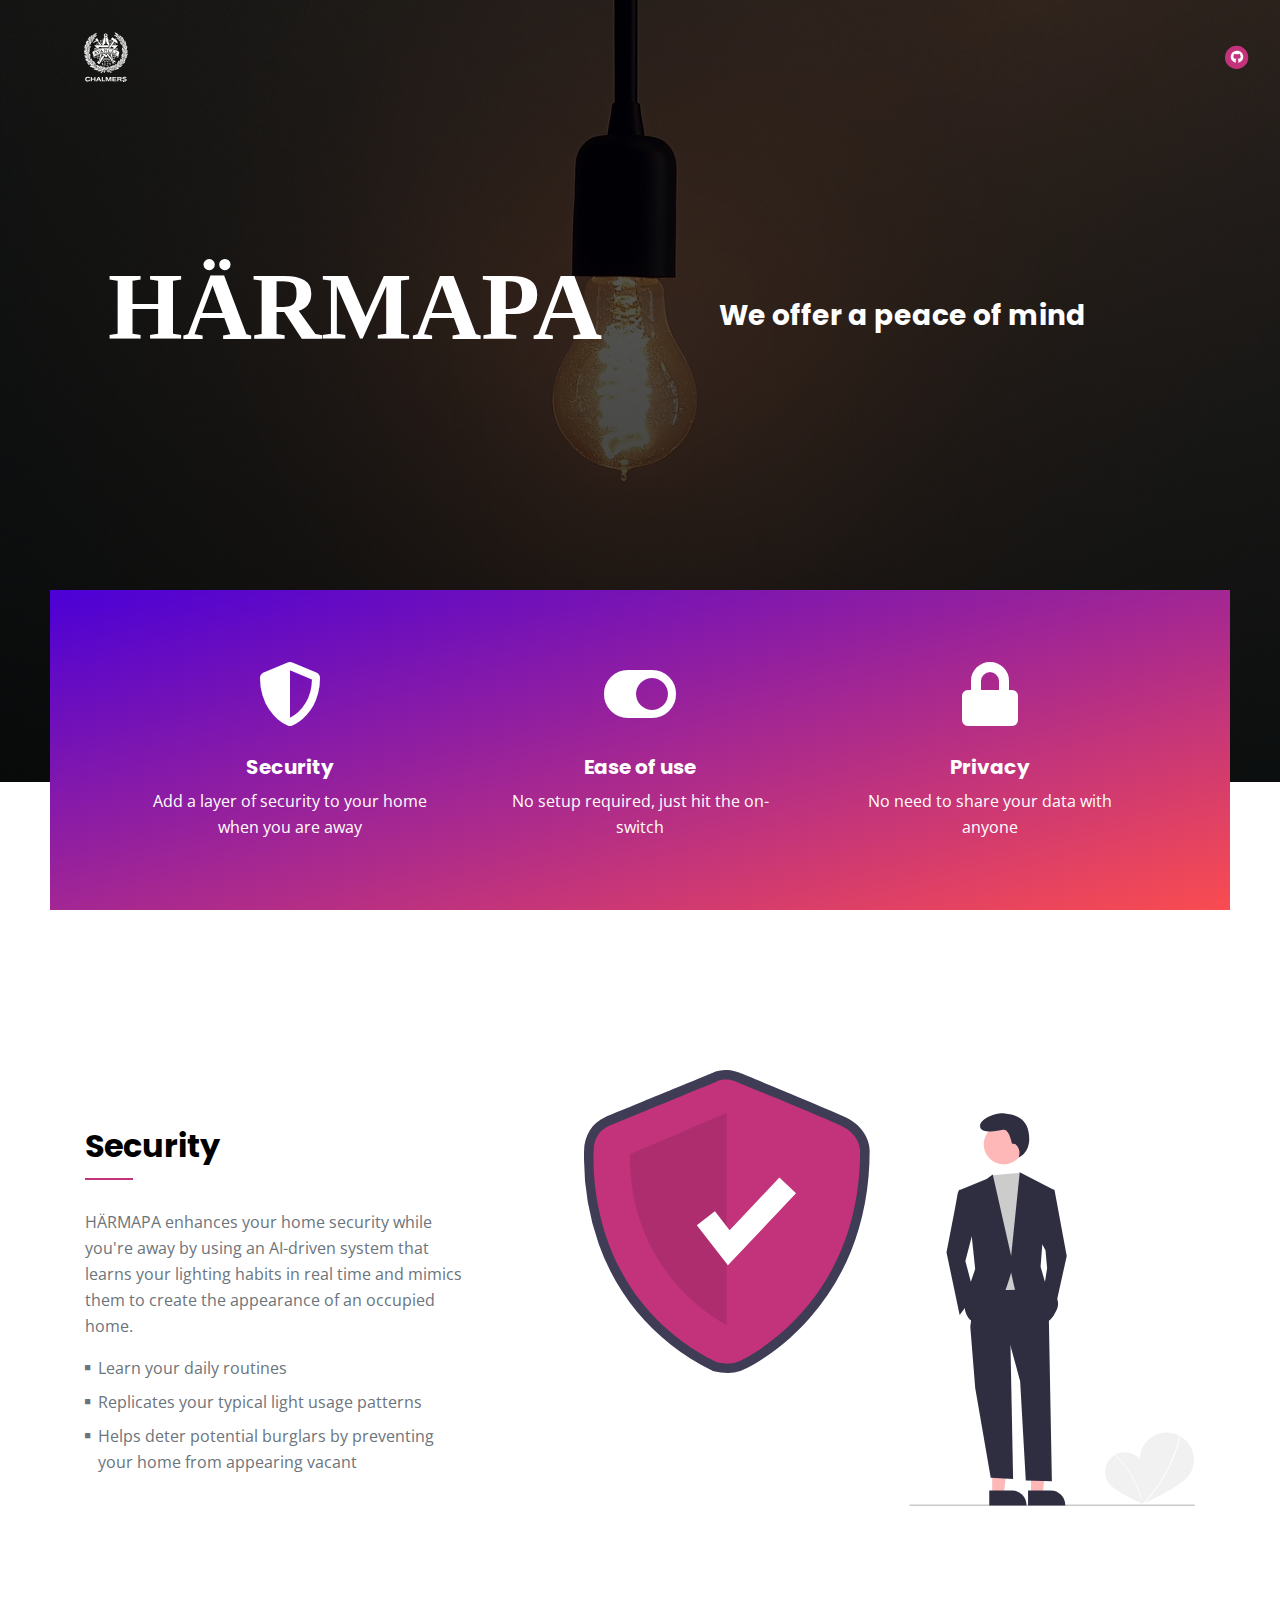
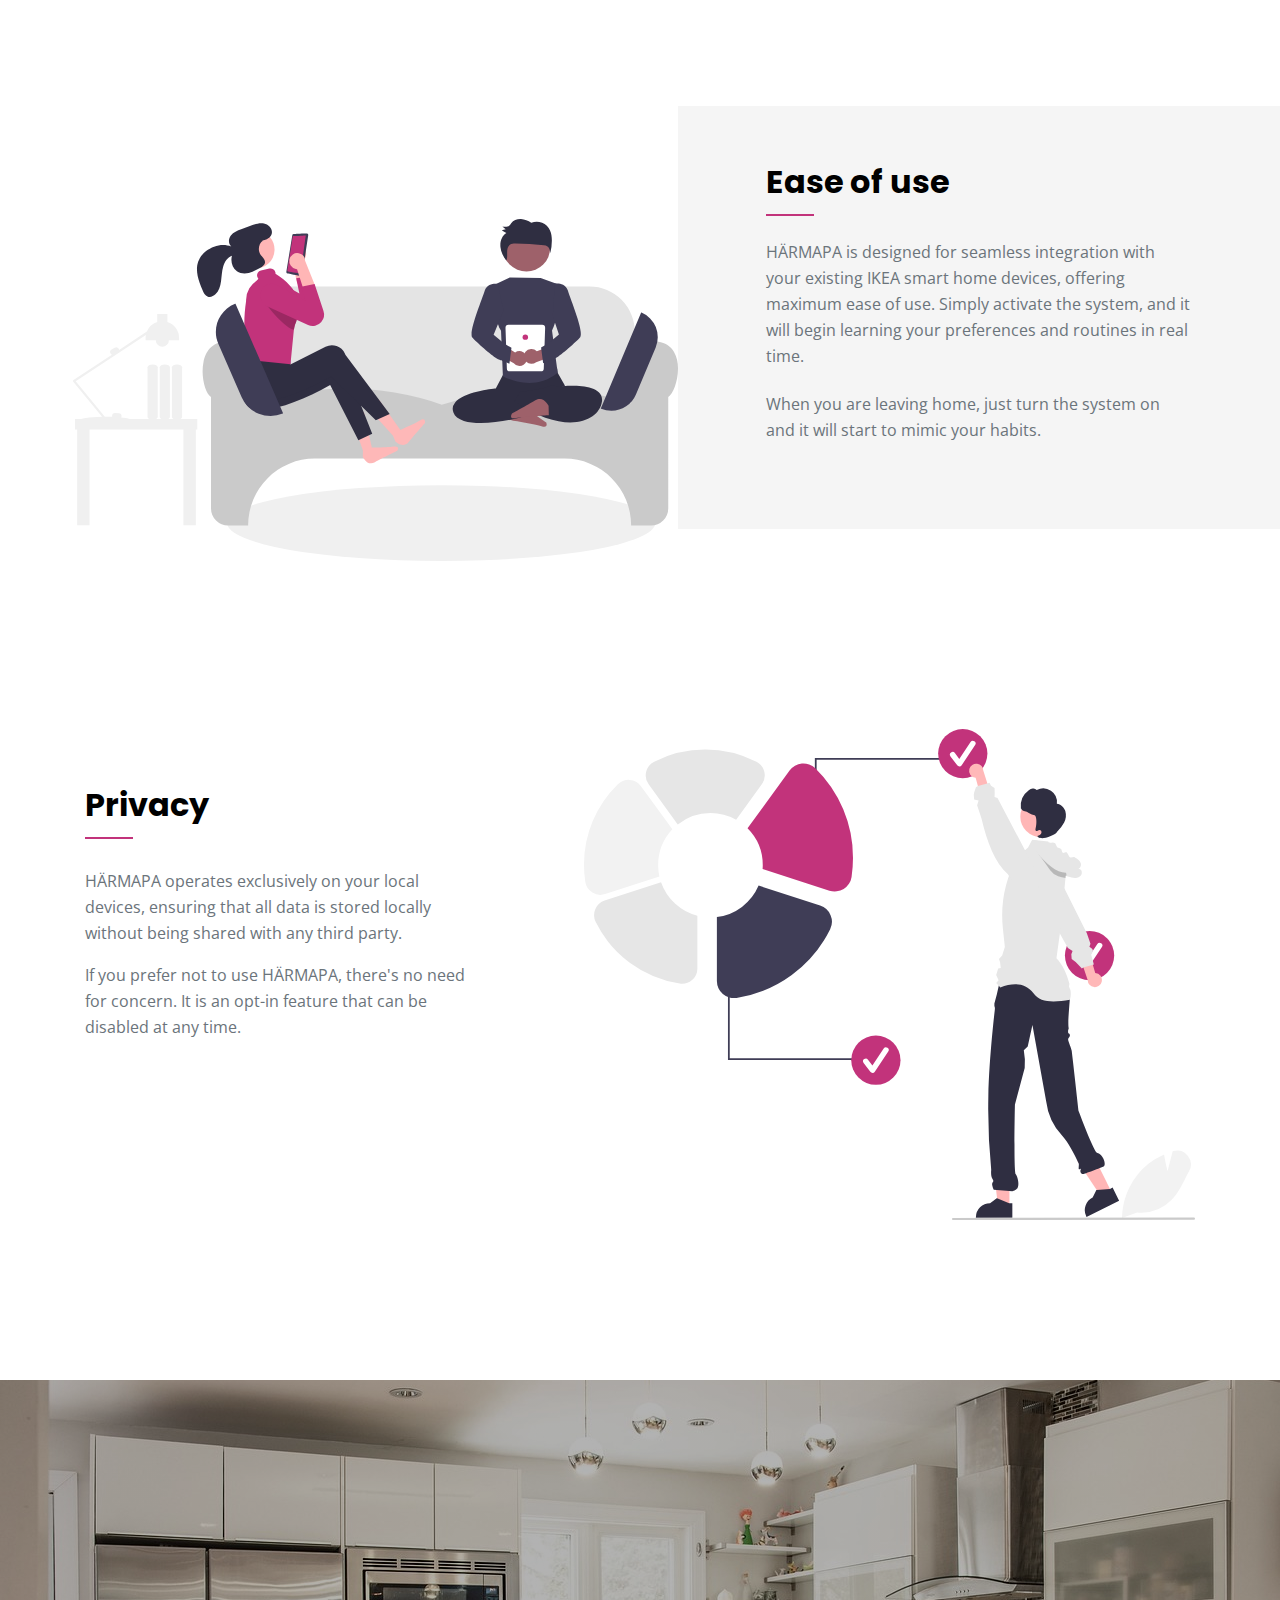
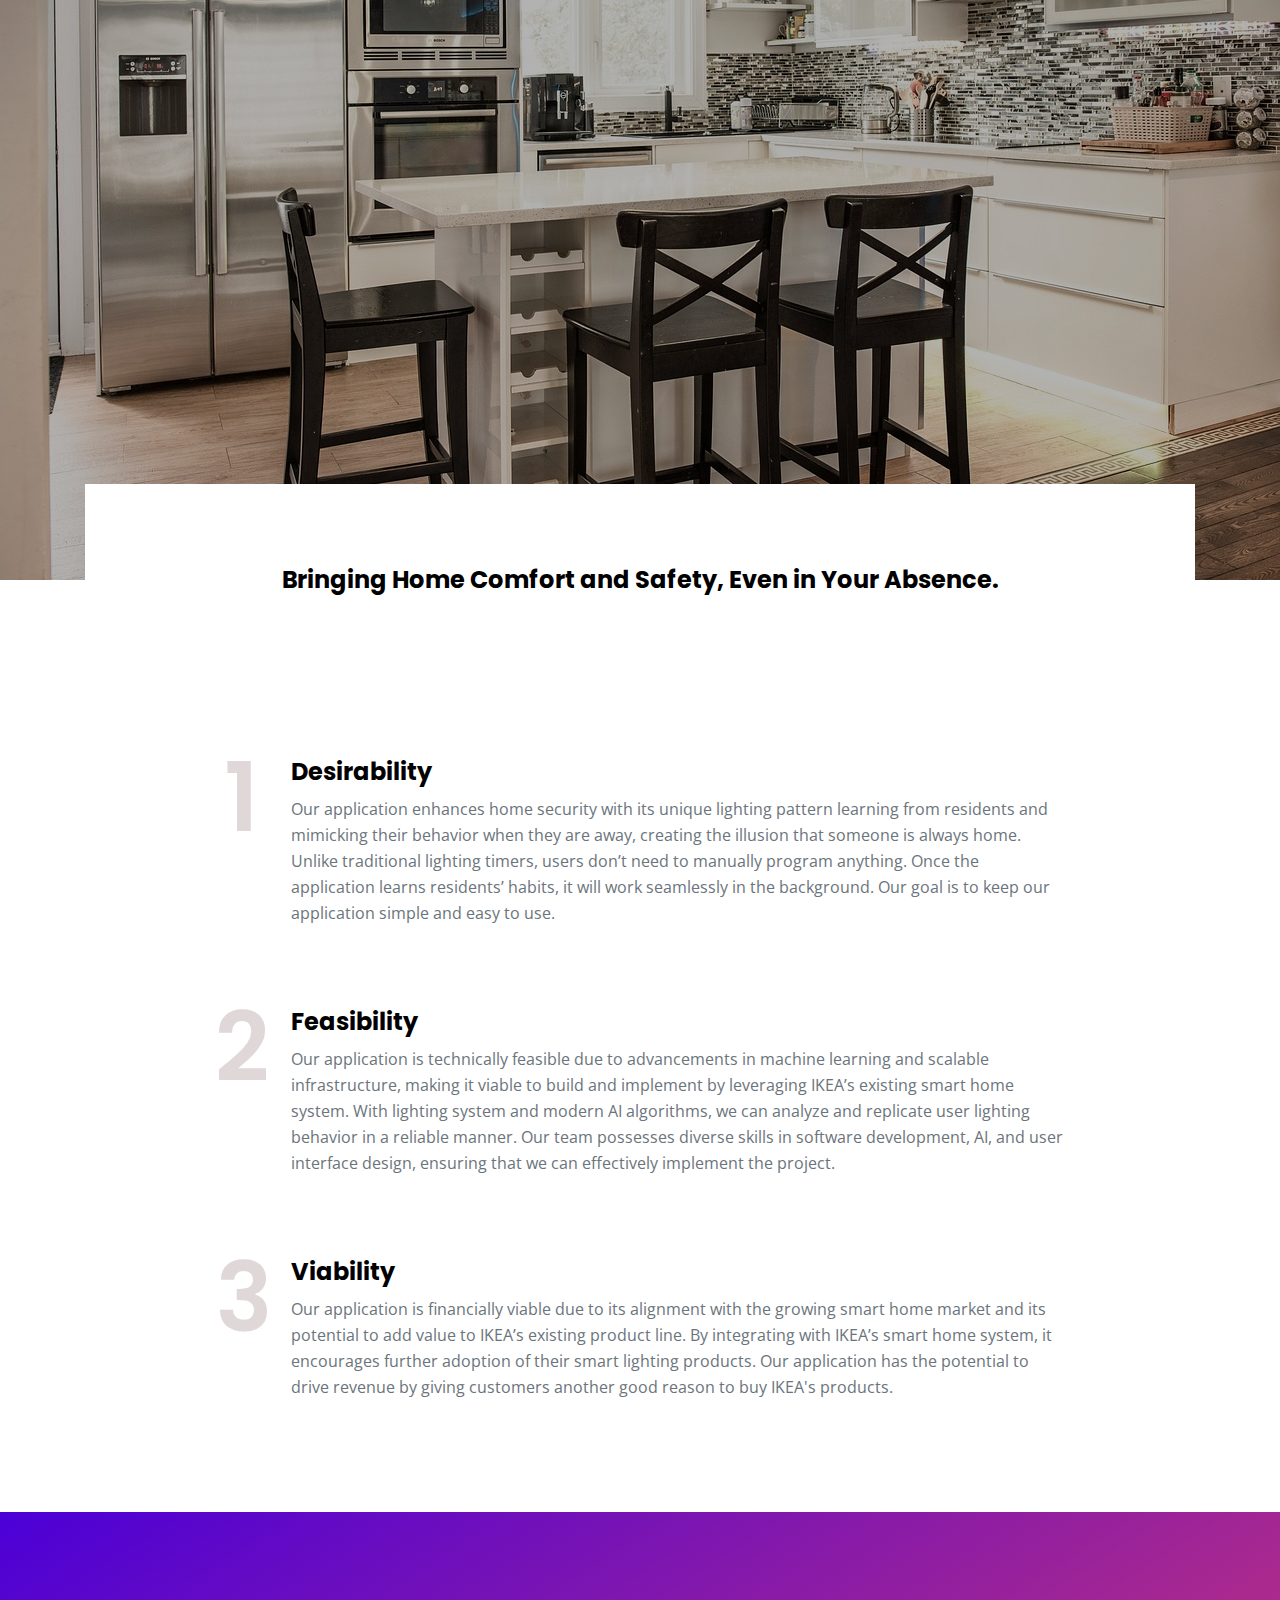
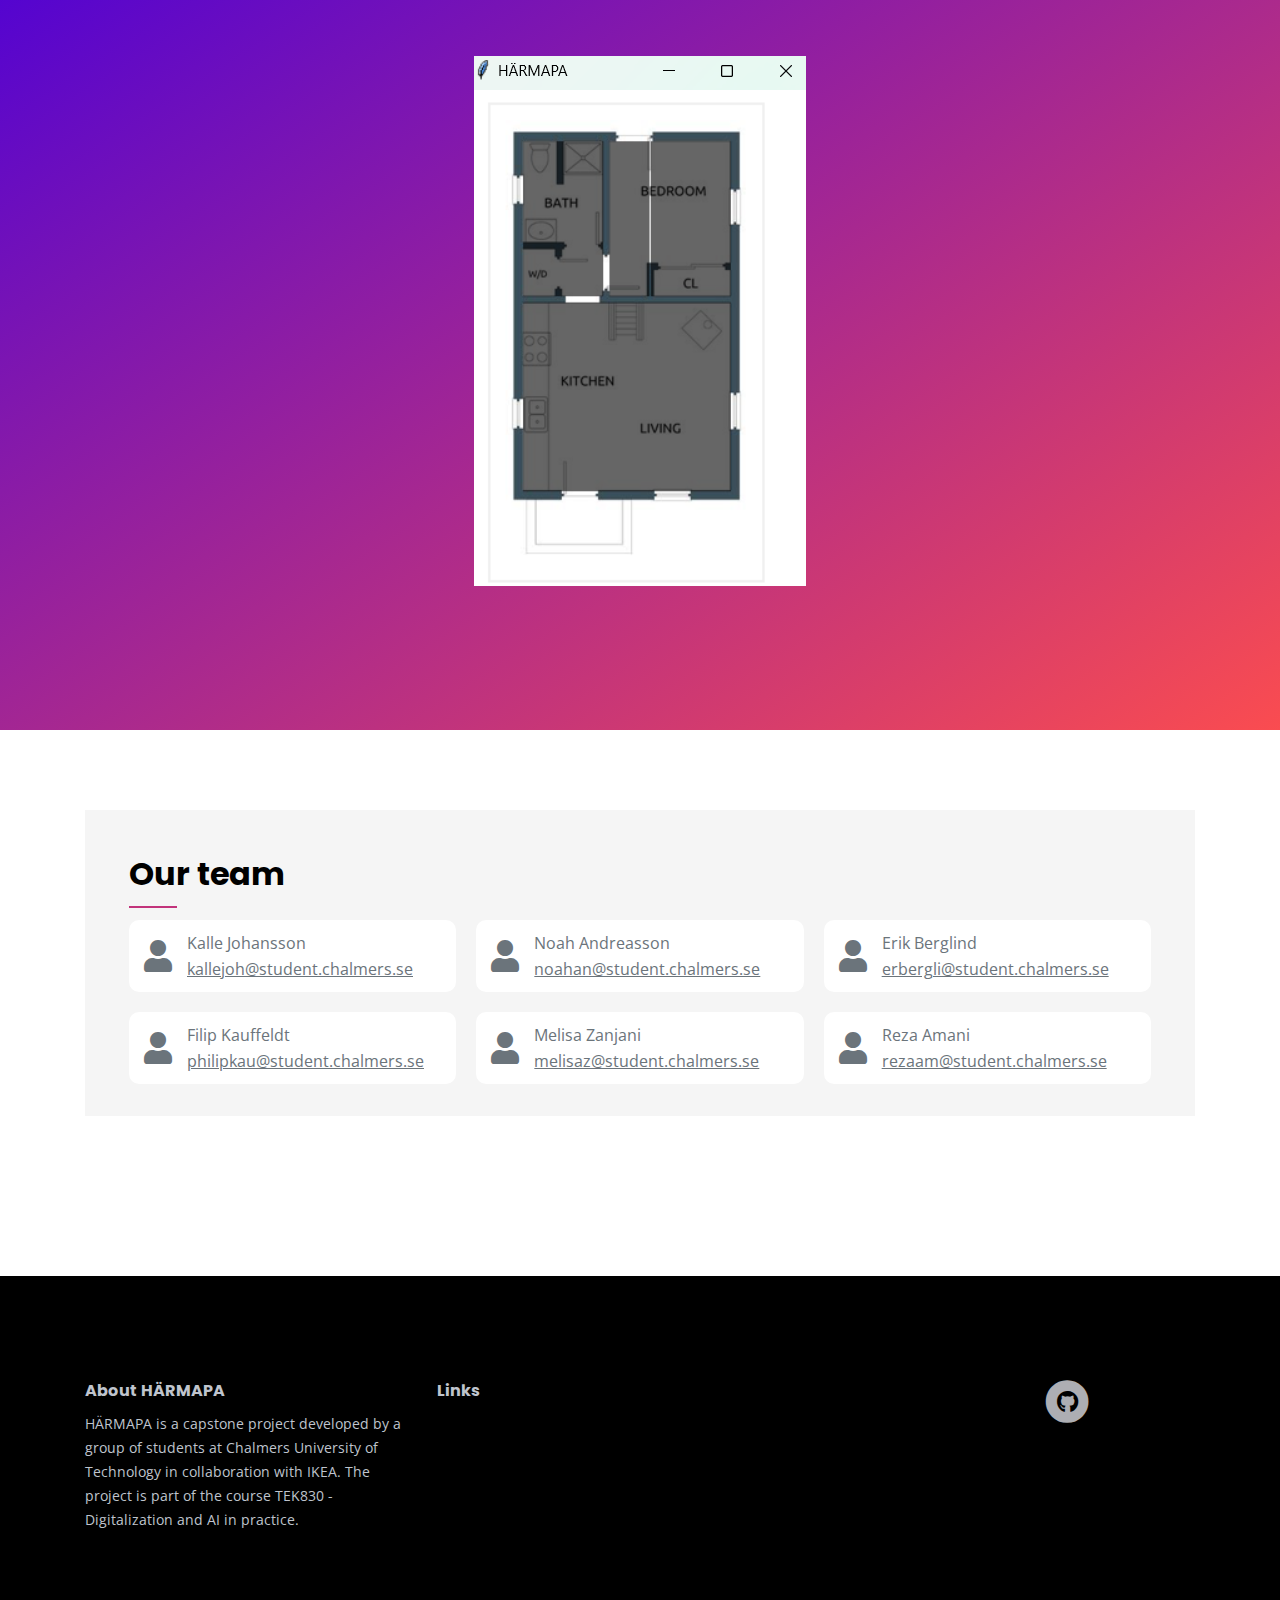
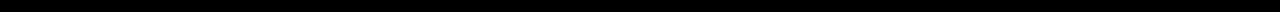
==== commit 7a5252bf: "a little change" ====
--- a/index.html
+++ b/index.html
@@ -98,7 +98,7 @@
                             </div>
                             <div class="card-body">
                                 <h5 class="card-title">Security</h5>
-                                <div class="card-text">Add a layer of security to your home when you're not away</div>
+                                <div class="card-text">Add a layer of security to your home when you are away</div>
                             </div>
                         </div>
                         <!-- end of card -->
@@ -108,7 +108,7 @@
                             <div class="card-image">
                                 <!-- <i class="fas fa-pencil-ruler"></i> -->
                                 <i class="fas fa-solid fa-toggle-on"></i>
-                                 
+                                
                             </div>
                             <div class="card-body">
                                 <h5 class="card-title">Ease of use</h5>
@@ -222,6 +222,7 @@
                 <div class="col-lg-6 col-xl-7">
                     <div class="image-container">
                         <img class="img-fluid" src="images/user-data.svg" alt="alternative">
+                        <!-- <img class="img-fluid" src="images/details-3.png" alt="alternative"> -->
                     </div> <!-- end of image-container -->
                 </div> <!-- end of col -->
             </div> <!-- end of row -->
@@ -234,7 +235,7 @@
         <div class="container">
             <div class="row">
                 <div class="text-container">
-                    <h4>Our mission is to deliver reliable ecommerce solutions together with the necessary consulting and marketing services which will help customers achieve long term market stability</h4>
+                    <h4> Bringing Home Comfort and Safety, Even in Your Absence.</h4>
                 </div> <!-- end of text-container -->
             </div> <!-- end of row -->
         </div> <!-- end of container -->
@@ -251,21 +252,39 @@
                             <div class="bullet">1</div>
                             <div class="media-body">
                                 <h4>Desirability</h4>
-                                <p>We've been deploying successful online shops for about 10 year and we've made it our mission to provide the best Shopify development services in the industry. Besides the shop itself we also provide branding and strategy services to create solid foundations our customers online projects</p>
+                                <p>
+                                    Our application enhances home security with its unique lighting pattern learning from 
+                                    residents and mimicking their behavior when they are away, creating the illusion that 
+                                    someone is always home. Unlike traditional lighting timers, users don’t need to manually 
+                                    program anything. Once the application learns residents’ habits, it will work seamlessly in the background.
+                                    Our goal is to keep our application simple and easy to use.
+                                </p>
                             </div>
                         </li>
                         <li class="media">
                             <div class="bullet">2</div>
                             <div class="media-body">
                                 <h4>Feasibility</h4>
-                                <p>Our partnership with Shopify enables us to stay on top of all platform updates and prepare them for installation in your own online store. We're in permanent communication with the Shopify design and development team so we can solve any difficult situations that can occur after major updates</p>
+                                <p>
+                                    Our application is technically feasible due to advancements in machine learning and scalable infrastructure, 
+                                    making it viable to build and implement by leveraging IKEA’s existing smart home system. With lighting system and 
+                                    modern AI algorithms, we can analyze and replicate user lighting behavior in a reliable manner. 
+                                    Our team possesses diverse skills in software development, AI, and user interface design, 
+                                    ensuring that we can effectively implement the project.
+                                </p>
                             </div>
                         </li>
                         <li class="media">
                             <div class="bullet">3</div>
                             <div class="media-body">
                                 <h4>Viability</h4>
-                                <p>We take pride in delivering projects before the deadline to extend the pre-launch testing period. This ensures a smooth user experience and it also helps with bringing visitors back. You can check out or <a class="red page-scroll" href="#projects">projects section</a> below to hear straight from our customers what they think about us</p>
+                                <p>
+                                    Our application is financially viable due to its alignment with the growing smart home market and 
+                                    its potential to add value to IKEA’s existing product line. By integrating with IKEA’s smart home system, 
+                                    it encourages further adoption of their smart lighting products. Our application has the potential to 
+                                    drive revenue by giving customers another good reason to buy IKEA's products.
+
+                                </p>
                             </div>
                         </li>
                     </ul>
@@ -288,70 +307,6 @@
 </div> <!-- end of basic-7 -->
 <!-- end of invitation -->
 
-<div class="basic-6">
-    <div class="container">
-        <h2>Sources</h2>
-        <hr class="hr-heading">
-        <div class="source-container">
-            <h3>Articles</h3>
-            <div class="article-container bottom-border-dark">
-                <h4>The New York Times</h4>
-                <p>Smart Lights Enhance Home Security and Shine a Light On Crime</p>
-                <a href="https://www.nytimes.com/2019/09/19/smarter-living/wirecutter/smart-lights-enhance-home-security-and-shine-a-light-on-crime.html" target="_blank">Link</a>
-            </div>
-        </div>
-        <div class="source-container">
-            <h3>Interviews</h3>
-            <div id="person-a-dropdown" class="dropdown-container bottom-border-dark">
-                <h4>Person A</h4>
-                <i class="fas fa-solid fa-angle-down fa-2x"></i>
-            </div>
-            <div id="person-a-textblock" class="textblock">
-                <div class="question-block">
-                    <p>Where do you live?</p>
-                    <p>Currently, I live in Gothenburg but I lived in Los Angeles for a couple years.</p>
-                </div>
-                <div class="question-block">
-                    <p>How did your living situation look like when you lived in Los Angeles?</p>
-                    <p>I lived in a somewhat secluded villa with my family outside of the city.</p>
-                </div>
-                <div class="question-block">
-                    <p>Do you feel unsafe in your home?</p>
-                    <p>
-                        I never feall unsafe when I'm at home but there are not a lot of cars that drive past our house
-                        so when one does, you get a bit suspicious. My main concern is burglaries when I'm not at home.
-                    </p>
-                </div>
-                <div class="question-block"></div>
-                    <p>Was the fealing different in Los Angeles compared to your home in Gothemburg?</p>
-                    <p>
-                        Yes, the neighbourhood where I lived in the U.S was not as trustworthy as here in Sweden.
-                        I didn't feel unsafe but I was more cautious.
-                    </p>
-                </div>
-                <div class="question-block">
-                    <p>About your concerns about burglaries, did you do anything to prevent them?</p>
-                    <p>
-                        We had an alarm system installed so I guess that's something. When we wnt away for a longer period of time my
-                        mom used to set some timers so that the lights would turn on and off at certain times.
-                    </p>
-                </div>
-                <div class="question-block">
-                    <p>How did these messures make you feel?</p>
-                    <p>
-                        Well, knowing that an alarm was installed was of course nice.
-                        I guess the lights also made some difference. The house not looking empty is of course a good thing.
-                    </p>
-                </div>
-            </div>
-            <div id="person-b-dropdown" class="dropdown-container bottom-border-dark">
-                <h4>Person B</h4>
-                <i class="fas fa-solid fa-angle-down fa-2x"></i>
-            </div>
-        </div>
-    </div>
-</div>
-
 
     <div id="about" class="basic-6">
         <div class="container">
@@ -405,6 +360,10 @@
                             </div>
                         </div>
                     </div> <!-- end of text-container -->
+                    <!-- <div class="image-container">
+                        <img class="img-fluid" src="images/about.jpg" alt="alternative">
+                    </div>  -->
+                    <!-- end of image-container -->
                 </div> <!-- end of col -->
             </div> <!-- end of row -->
         </div> <!-- end of container -->
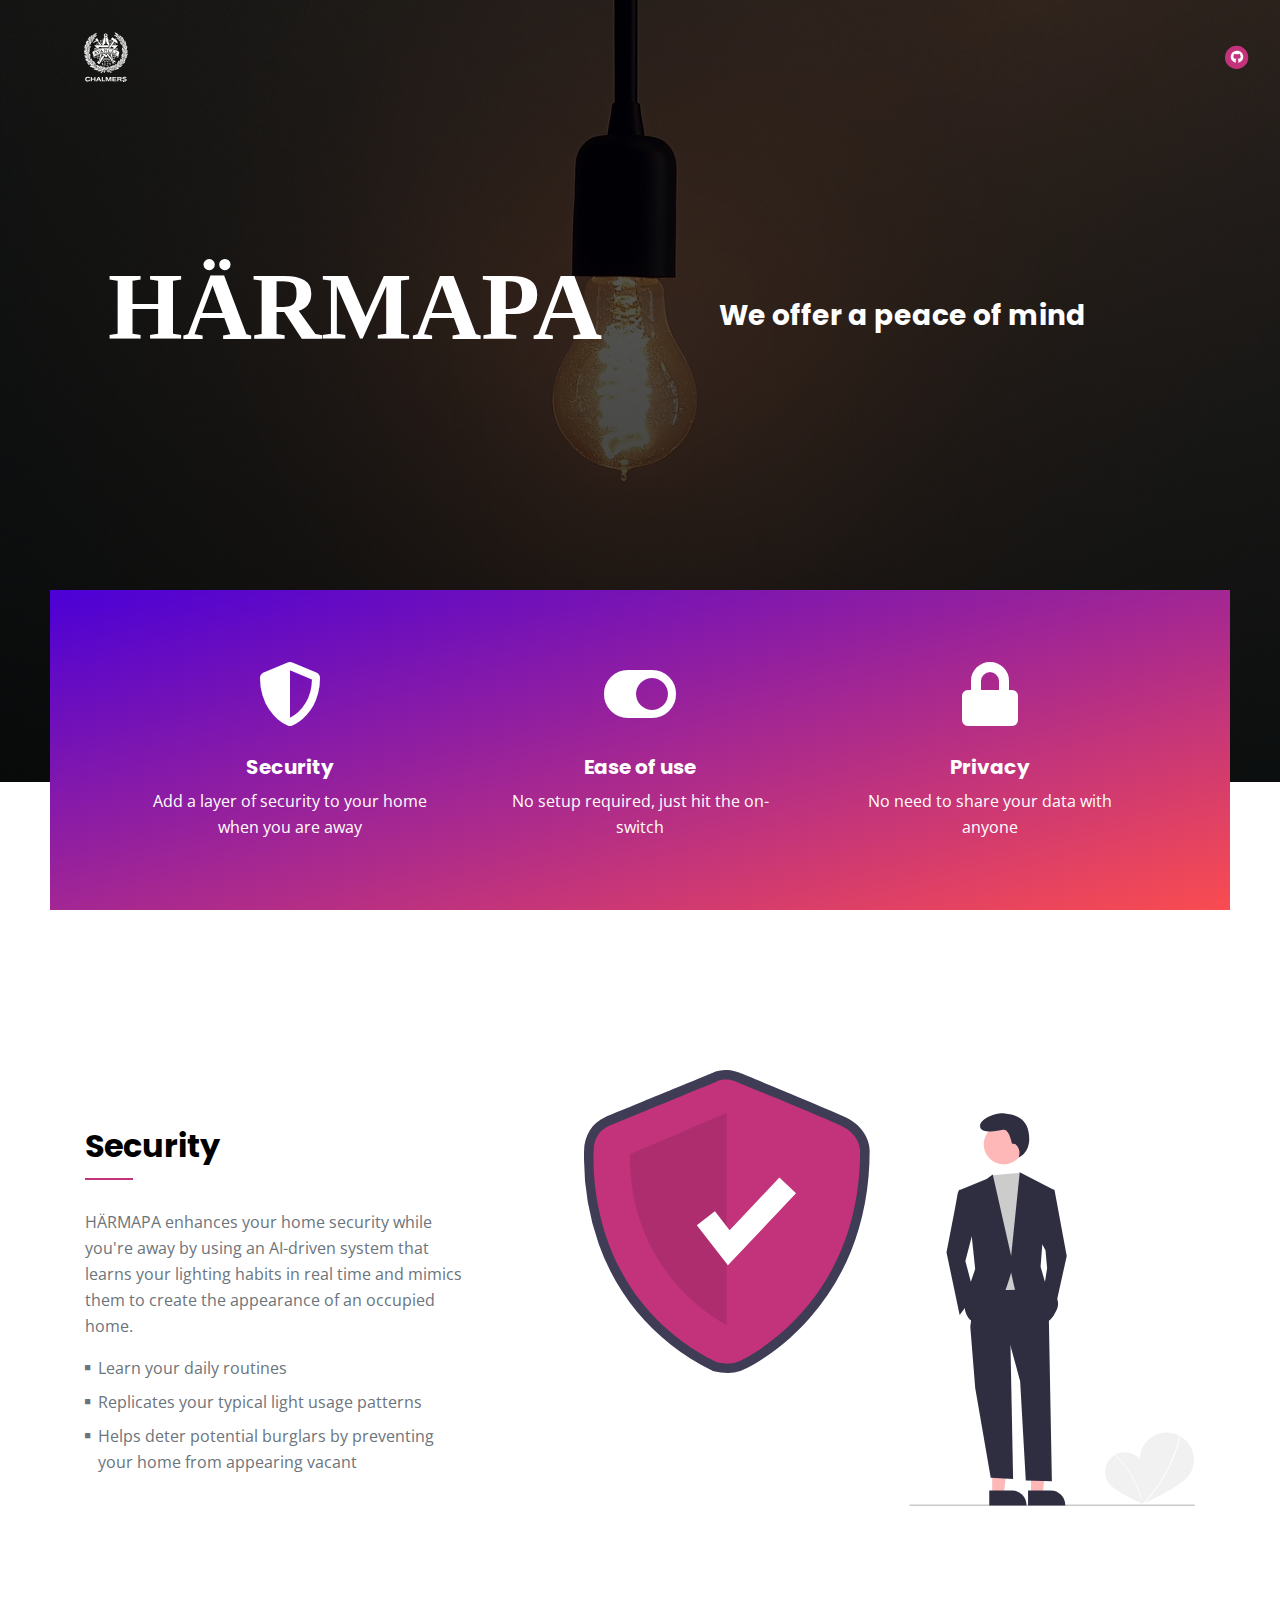
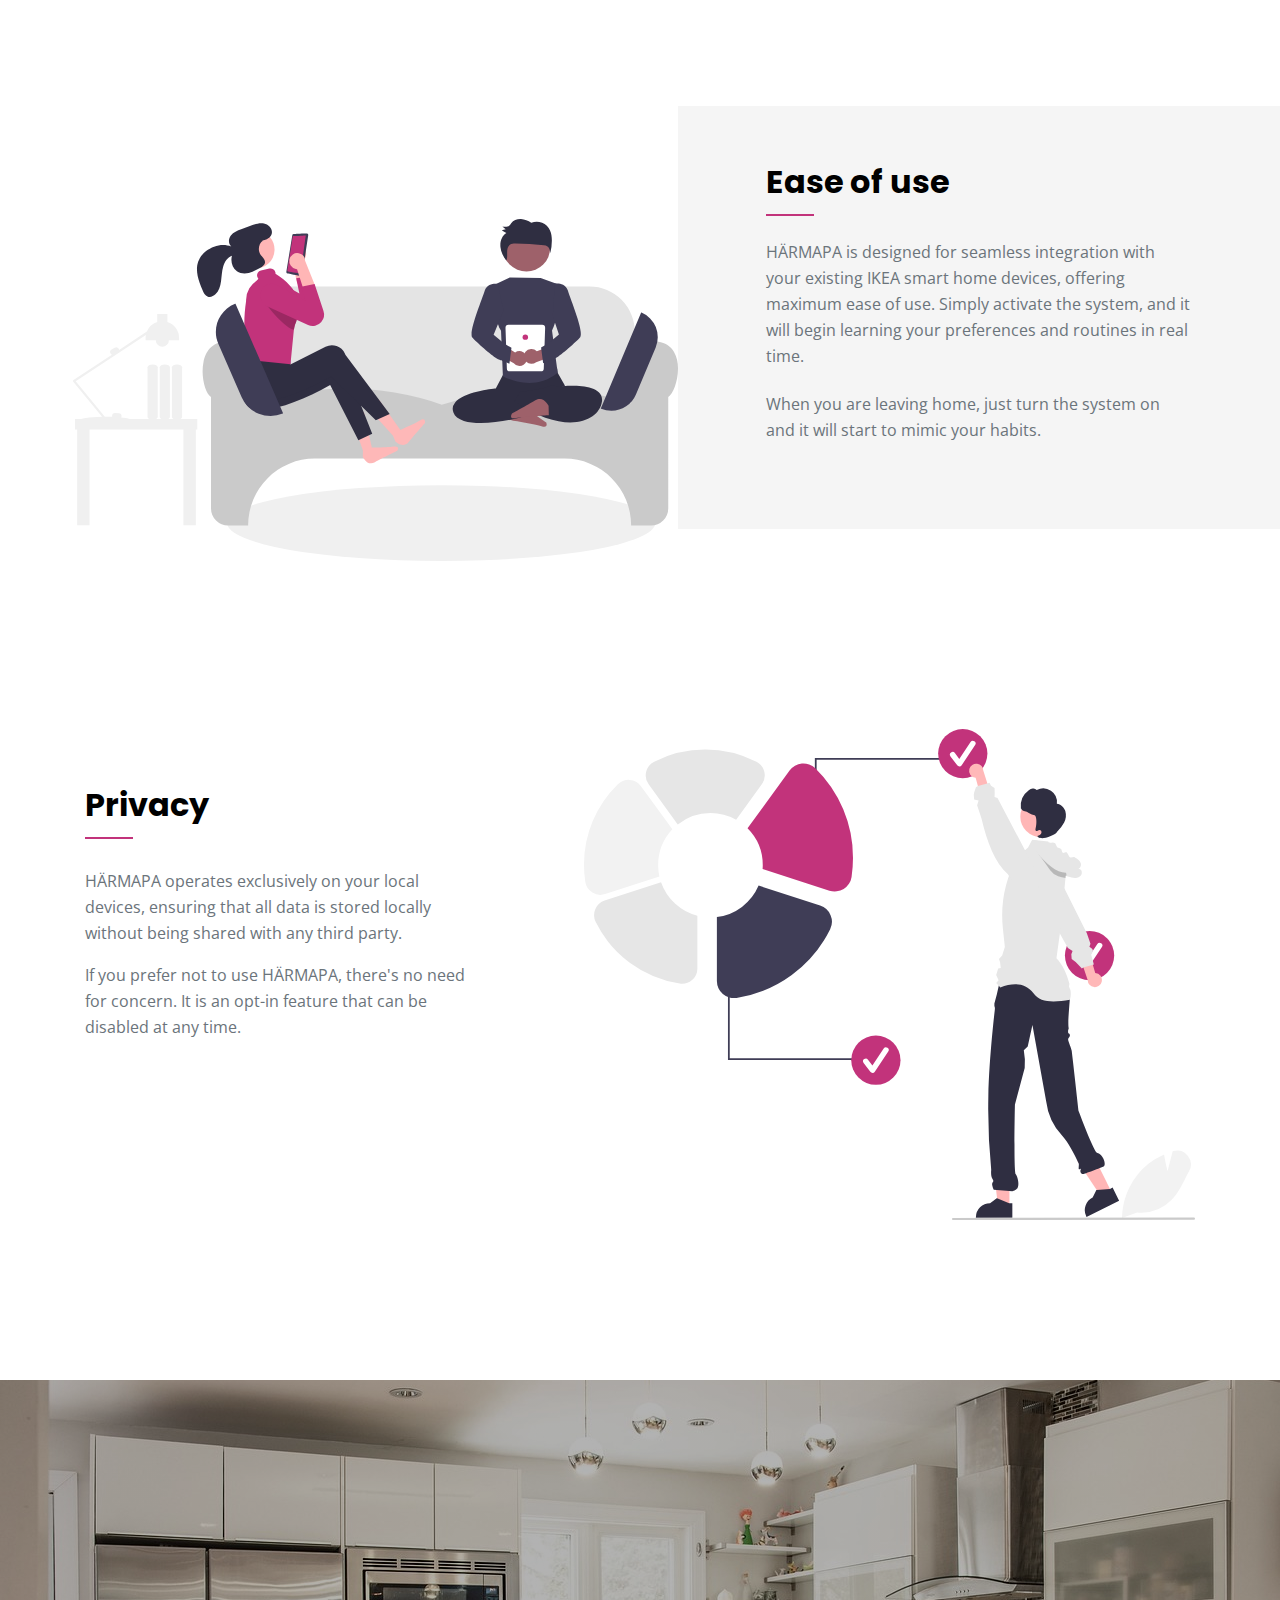
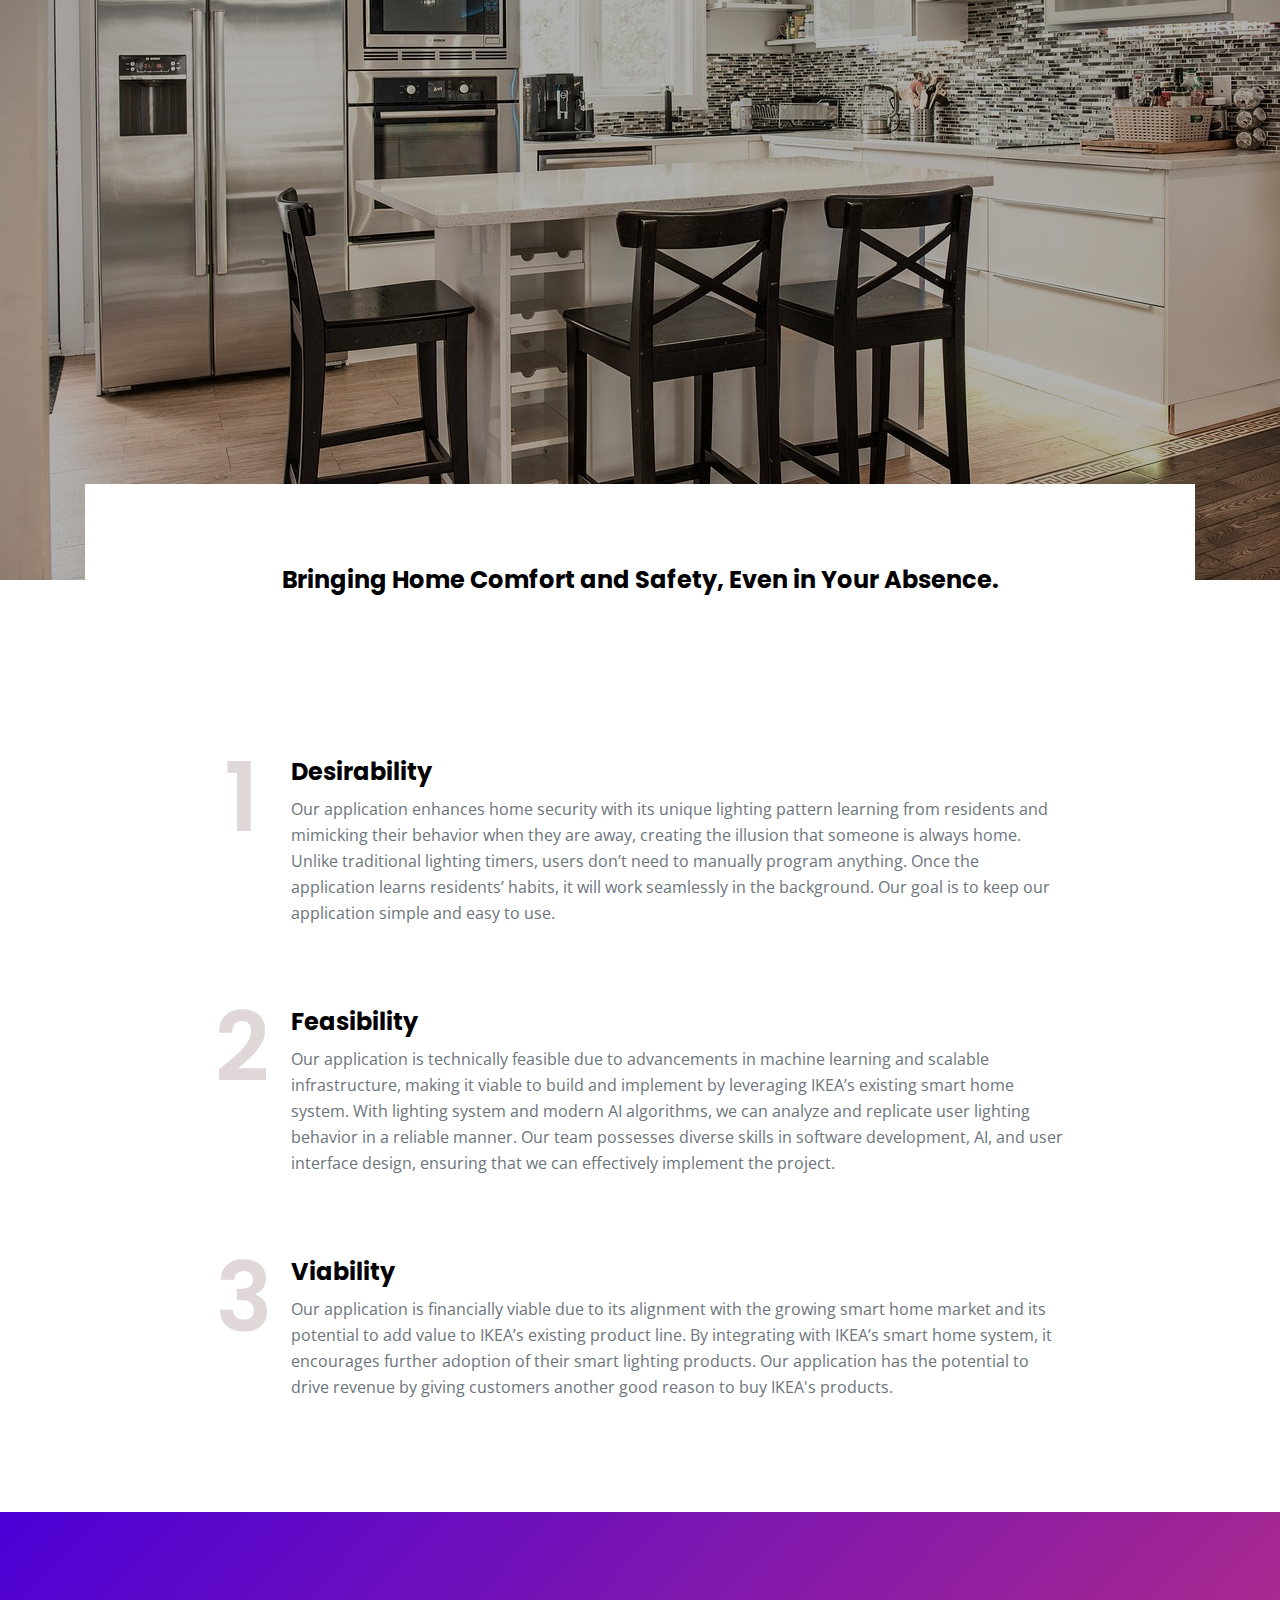
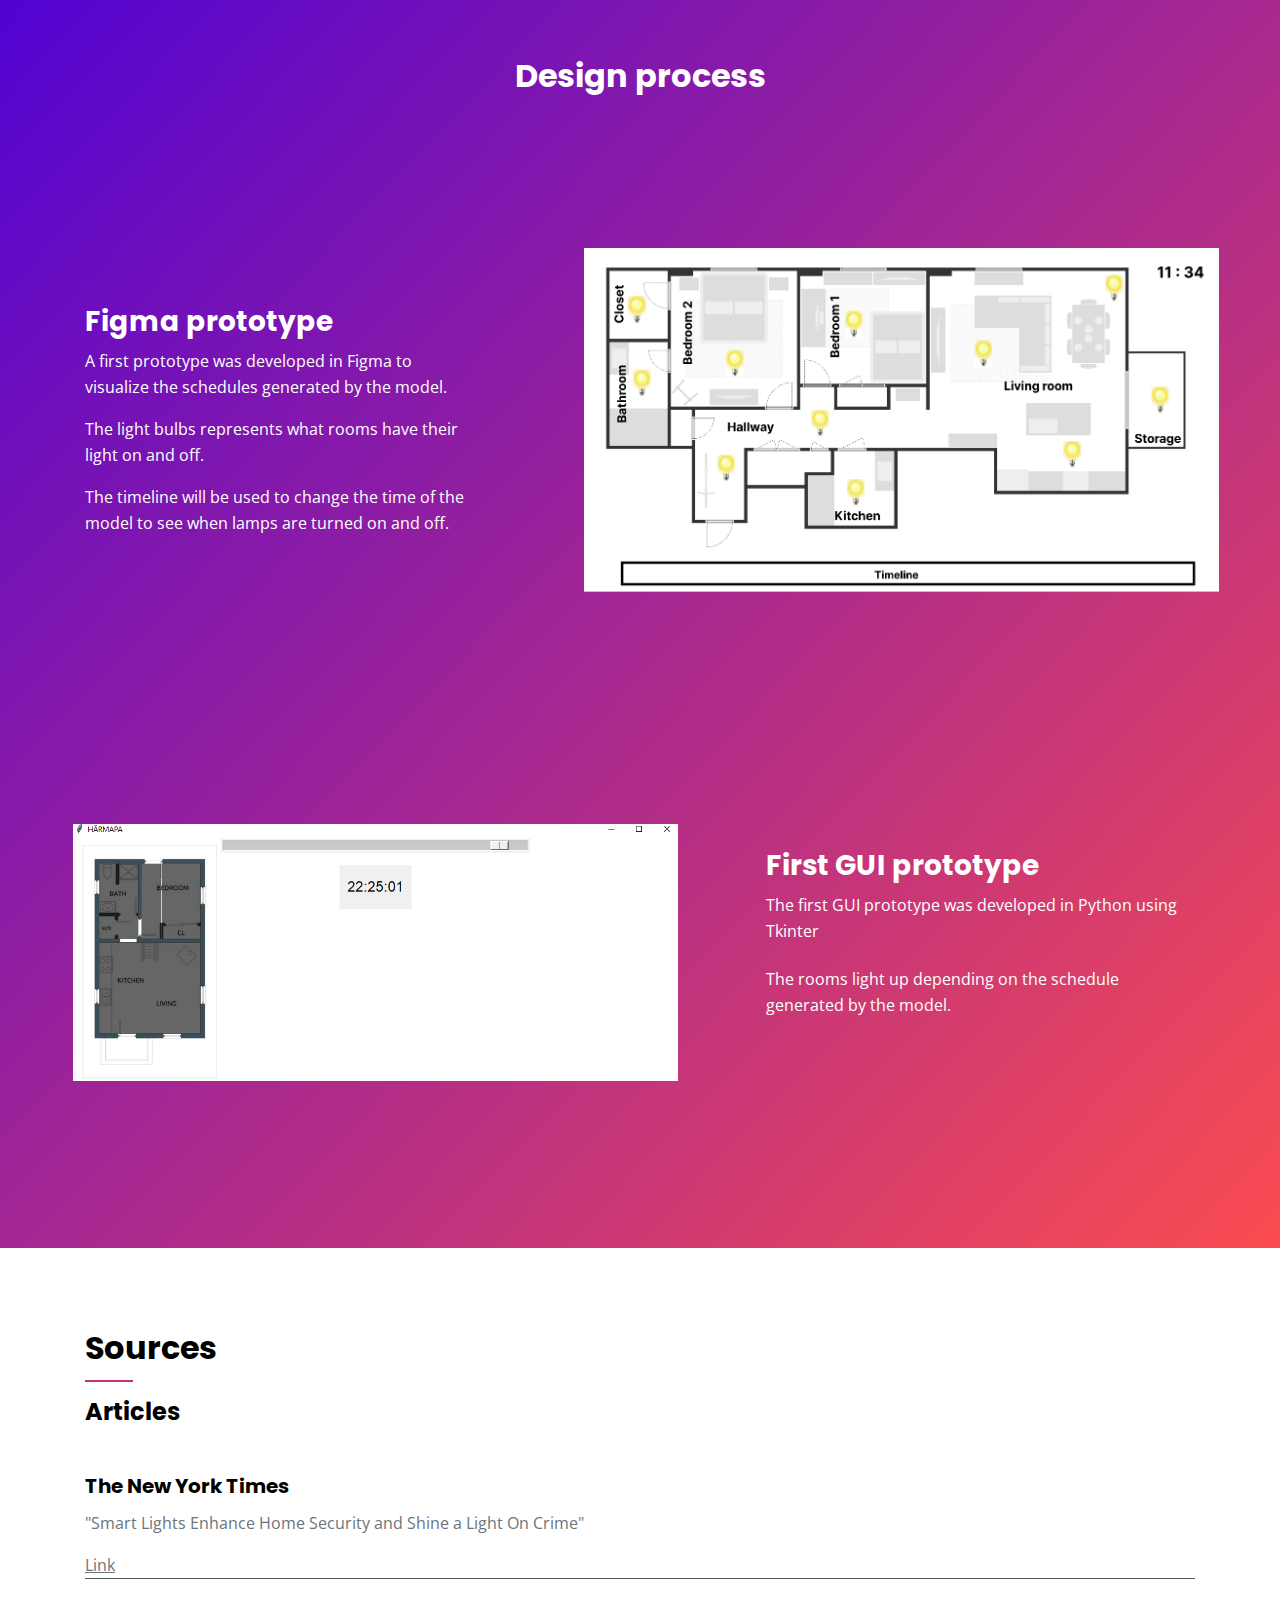
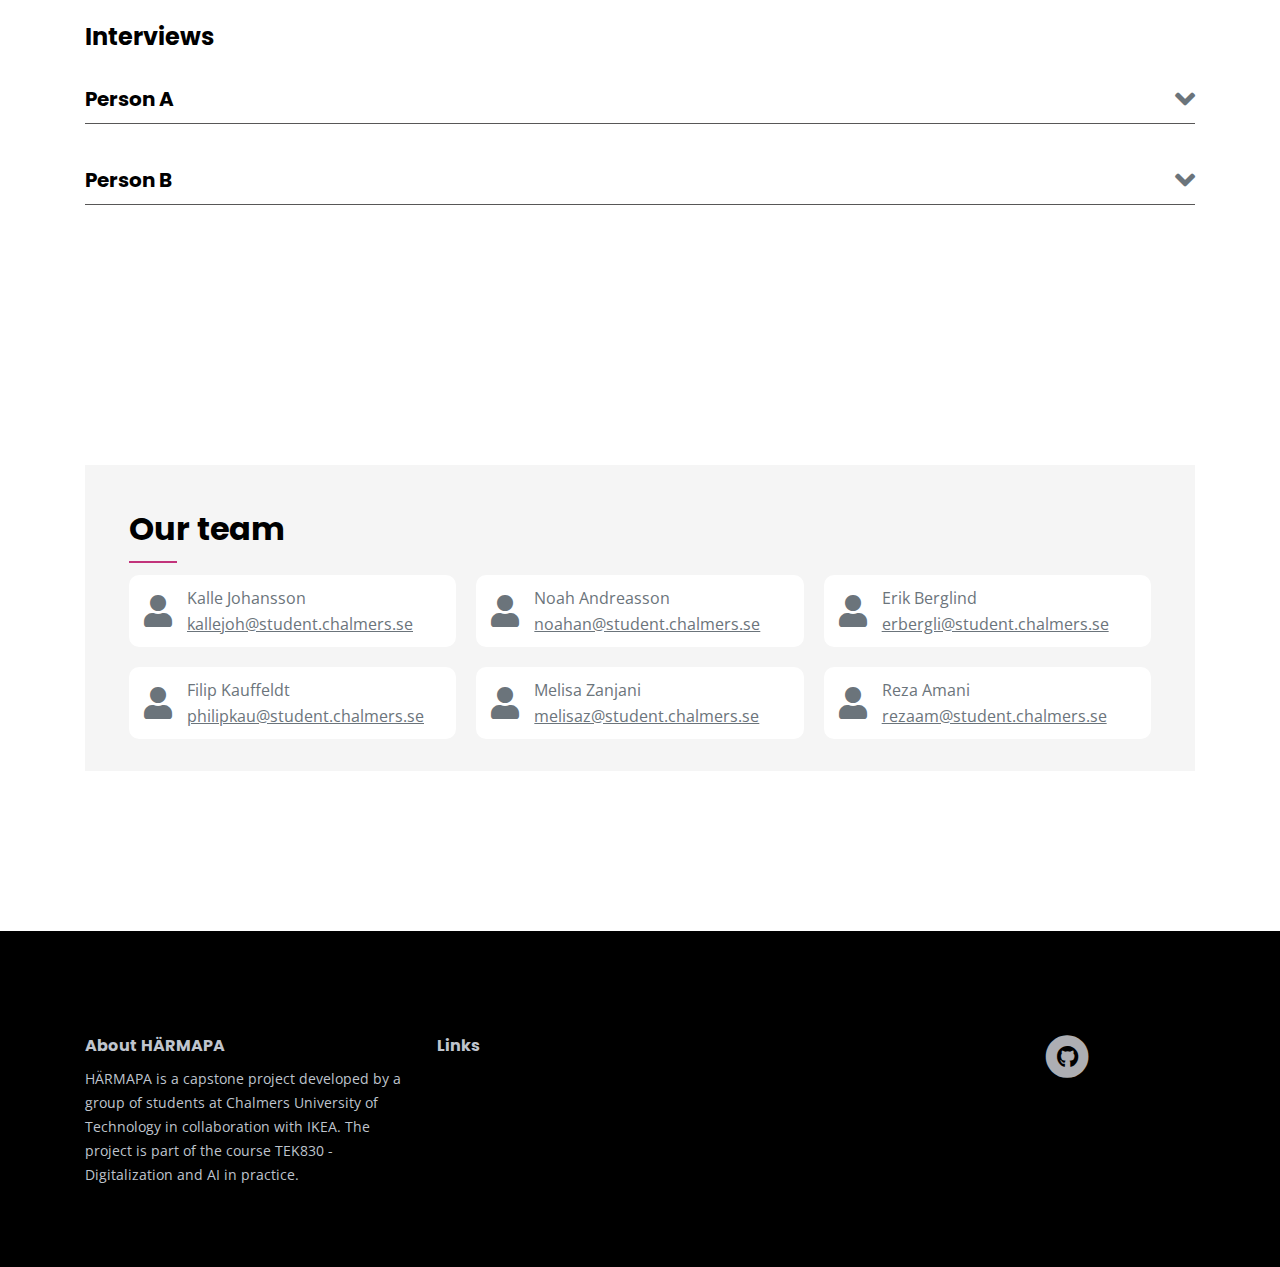
==== commit 0ca4547a: "Added illustrations for GUI" ====
--- a/index.html
+++ b/index.html
@@ -222,7 +222,6 @@
                 <div class="col-lg-6 col-xl-7">
                     <div class="image-container">
                         <img class="img-fluid" src="images/user-data.svg" alt="alternative">
-                        <!-- <img class="img-fluid" src="images/details-3.png" alt="alternative"> -->
                     </div> <!-- end of image-container -->
                 </div> <!-- end of col -->
             </div> <!-- end of row -->
@@ -296,16 +295,153 @@
 
 
 <!-- Invitation -->
-<div class="basic-7">
+<div class="design-process basic-7">
+    <h2>Design process</h2>
+    <div class="basic-1">
+        <div class="container">
+            <div class="row">
+                <div class="col-lg-6 col-xl-5">
+                    <div class="text-container">
+                        <h3>Figma prototype</h3>
+                        <p>A first prototype was developed in Figma to visualize the schedules generated by the model.</p>
+                        <p>The light bulbs represents what rooms have their light on and off.</p>
+                        <p>The timeline will be used to change the time of the model to see when lamps are turned on and off.</p>
+                    </div>
+                </div>
+                <div class="col-lg-6 col-xl-7">
+                    <div class="image-container">
+                        <img class="img-fluid" src="images/figma-illustration.png" alt="figma-illustration">
+                    </div>
+                </div>
+            </div>
+        </div>
+    </div>
+    <div class="basic-2">
+        <div class="container-fluid">
+            <div class="row">
+                <div class="image-area">
+                    <div class="image-container">
+                        <img class="img-fluid" src="images/gui-prototype.png" alt="gui-prototype">
+                    </div>
+                </div>
+                <div class="text-area">
+                    <div class="text-container">
+                        <h3>First GUI prototype</h3>
+                        <p>The first GUI prototype was developed in Python using Tkinter</p>
+                        <p>The rooms light up depending on the schedule generated by the model.</p>
+                    </div>
+                </div>
+            </div>
+        </div>
+    </div>
+</div>
+
+
+<div class="basic-6">
     <div class="container">
-        <div class="row">
-            <div class="col-lg-12">
-                 <img src="images/harmapa-illustration.png" alt="demo">
-            </div> <!-- end of col -->
-        </div> <!-- end of row -->
-    </div> <!-- end of container -->
-</div> <!-- end of basic-7 -->
-<!-- end of invitation -->
+        <h2>Sources</h2>
+        <hr class="hr-heading">
+        <div class="source-container">
+            <h3>Articles</h3>
+            <div class="article-container bottom-border-dark">
+                <h4>The New York Times</h4>
+                <p>"Smart Lights Enhance Home Security and Shine a Light On Crime"</p>
+                <a href="https://www.nytimes.com/2019/09/19/smarter-living/wirecutter/smart-lights-enhance-home-security-and-shine-a-light-on-crime.html" target="_blank">Link</a>
+            </div>
+        </div>
+        <div class="source-container">
+            <h3>Interviews</h3>
+            <div id="person-a-dropdown" class="dropdown-container bottom-border-dark">
+                <h4>Person A</h4>
+                <i id="person-a-arrow" class="fas fa-solid fa-angle-down fa-2x"></i>
+            </div>
+            <div id="person-a-textblock" class="textblock closed">
+                <div class="question-block">
+                    <p>Where do you live?</p>
+                    <p>"Currently, I live in Gothenburg but I lived in Los Angeles for a couple years."</p>
+                </div>
+                <div class="question-block">
+                    <p>How did your living situation look like when you lived in Los Angeles?</p>
+                    <p>"I lived in a somewhat secluded villa with my family outside of the city."</p>
+                </div>
+                <div class="question-block">
+                    <p>Do you feel unsafe in your home?</p>
+                    <p>
+                        "I never feel unsafe when I'm at home but there are not a lot of cars that drive past our house
+                        so when one does, you get a bit suspicious. My main concern is burglaries when I'm not at home."
+                    </p>
+                </div>
+                <div class="question-block">
+                    <p>Was the feeling different in Los Angeles compared to your home in Gothenburg?</p>
+                    <p>
+                        "Yes, the neighborhood where I lived in the U.S was not as trustworthy as here in Sweden.
+                        I didn't feel unsafe but I was more cautious."
+                    </p>
+                </div>
+                <div class="question-block">
+                    <p>About your concerns about burglaries, did you do anything to prevent them?</p>
+                    <p>
+                        "We had an alarm system installed so I guess that's something. When we wnt away for a longer period of time my
+                        mom used to set some timers so that the lights would turn on and off at certain times."
+                    </p>
+                </div>
+                <div class="question-block">
+                    <p>How did these measures make you feel?</p>
+                    <p>
+                        "Well, knowing that an alarm was installed was of course nice.
+                        I guess the lights also made some difference. The house not looking empty is of course a good thing."
+                    </p>
+                </div>
+            </div>
+            <div id="person-b-dropdown" class="dropdown-container bottom-border-dark">
+                <h4>Person B</h4>
+                <i id="person-b-arrow" class="fas fa-solid fa-angle-down fa-2x"></i>
+            </div>
+            <div id="person-b-textblock" class="textblock closed">
+                <div class="question-block">
+                    <p>Where do you live?</p>
+                    <p>"Currently, I live in Gothenburg, but I lived most of my life in Mexico."</p>
+                </div>
+                <div class="question-block">
+                    <p>And what was your living situation like in Mexico?</p>
+                    <p>"I lived in a terraced house with my family."</p>
+                </div>
+                <div class="question-block">
+                    <p>Were there any times you felt unsafe in your home when you lived in Mexico?</p>
+                    <p>
+                        "Never when I was home. Most people don't dare to break into your home when someone is there.
+                        But when I was away for a longer period of time, I was a bit worried."
+                    </p>
+                </div>
+                <div class="question-block">
+                    <p>How did your concerns in Mexico differ from your current living situation?</p>
+                    <p>
+                        "My neighborhood in Mexico was not as safe as it is here. Also, the fact that you couldn't trust
+                        the police didn't help either."
+                    </p>
+                </div>
+                <div class="question-block">
+                    <p>What measures did you take in Mexico to prevent burglaries?</p>
+                    <p>
+                        "We did numerous things. All the doors and windows had fences installed,
+                        we had a camera system that monitored the house,
+                        and we used to tell our neighbors when we were going away so they could keep an eye on the house.
+                        We also programmed the TV and lights to turn on at certain times to make it look like someone was home."
+                    </p>
+                </div>
+                <div class="question-block">
+                    <p>How did these measures impact your sense of safety?</p>
+                    <p>
+                        "Well, the fences and the cameras made me feel safer, of course.
+                        The light and TV timers were more of a precaution. They might help fend off burglars that target random houses,
+                        but if someone knows you or is targeting your house specifically, the lights won't make a difference."
+                    </p>
+                </div>
+            </div>
+            
+        </div>
+    </div>
+</div>
 
 
     <div id="about" class="basic-6">
@@ -360,10 +496,6 @@
                             </div>
                         </div>
                     </div> <!-- end of text-container -->
-                    <!-- <div class="image-container">
-                        <img class="img-fluid" src="images/about.jpg" alt="alternative">
-                    </div>  -->
-                    <!-- end of image-container -->
                 </div> <!-- end of col -->
             </div> <!-- end of row -->
         </div> <!-- end of container -->
--- a/css/styles.css
+++ b/css/styles.css
@@ -1039,13 +1039,46 @@
 	color: #ffffff;
 }
 
+/*************************/
+/*     Design process    */
+/*************************/
+
+.background-white {
+	background-color: #ffffff !important;
+}
+
+.background-gray {
+	background-color: #f5f5f5 !important;
+}
+
+.design-process .basic-2 .text-area {
+	background-color: inherit;
+}
+
+.design-process h3, .design-process p {
+	color: white;
+	text-align: left;
+}
+
+.design-process h2 {
+	color: white;
+	text-align: center;
+}
+
+.design-process .image-container {
+    height: 100%; /* or any specific height you need */
+	width: 100%;
+}
+
+.design-process .basic-1 {
+	padding-top: 9rem;
+}
 
 /******************/
 /*     Sources    */
 /******************/
 .article-container {
 	margin: 40px 0;
-	
 }
 
 .bottom-border-dark {
@@ -1059,8 +1092,30 @@
 	margin: 20px 0;
 }
 
+.source-container .dropdown-container:hover {
+	cursor: pointer;
+}
+
 .source-container .question-block {
 	margin-bottom: 40px;
+}
+
+.source-container h3 {
+	font-size: 24px;
+}
+
+.source-container h4 {
+	font-size: 20px;
+}
+
+.closed {
+	height: 0 !important;
+	overflow: hidden !important;
+}
+
+.open {
+	height: auto !important;
+	overflow: visible !important;
 }
 
 /******************/
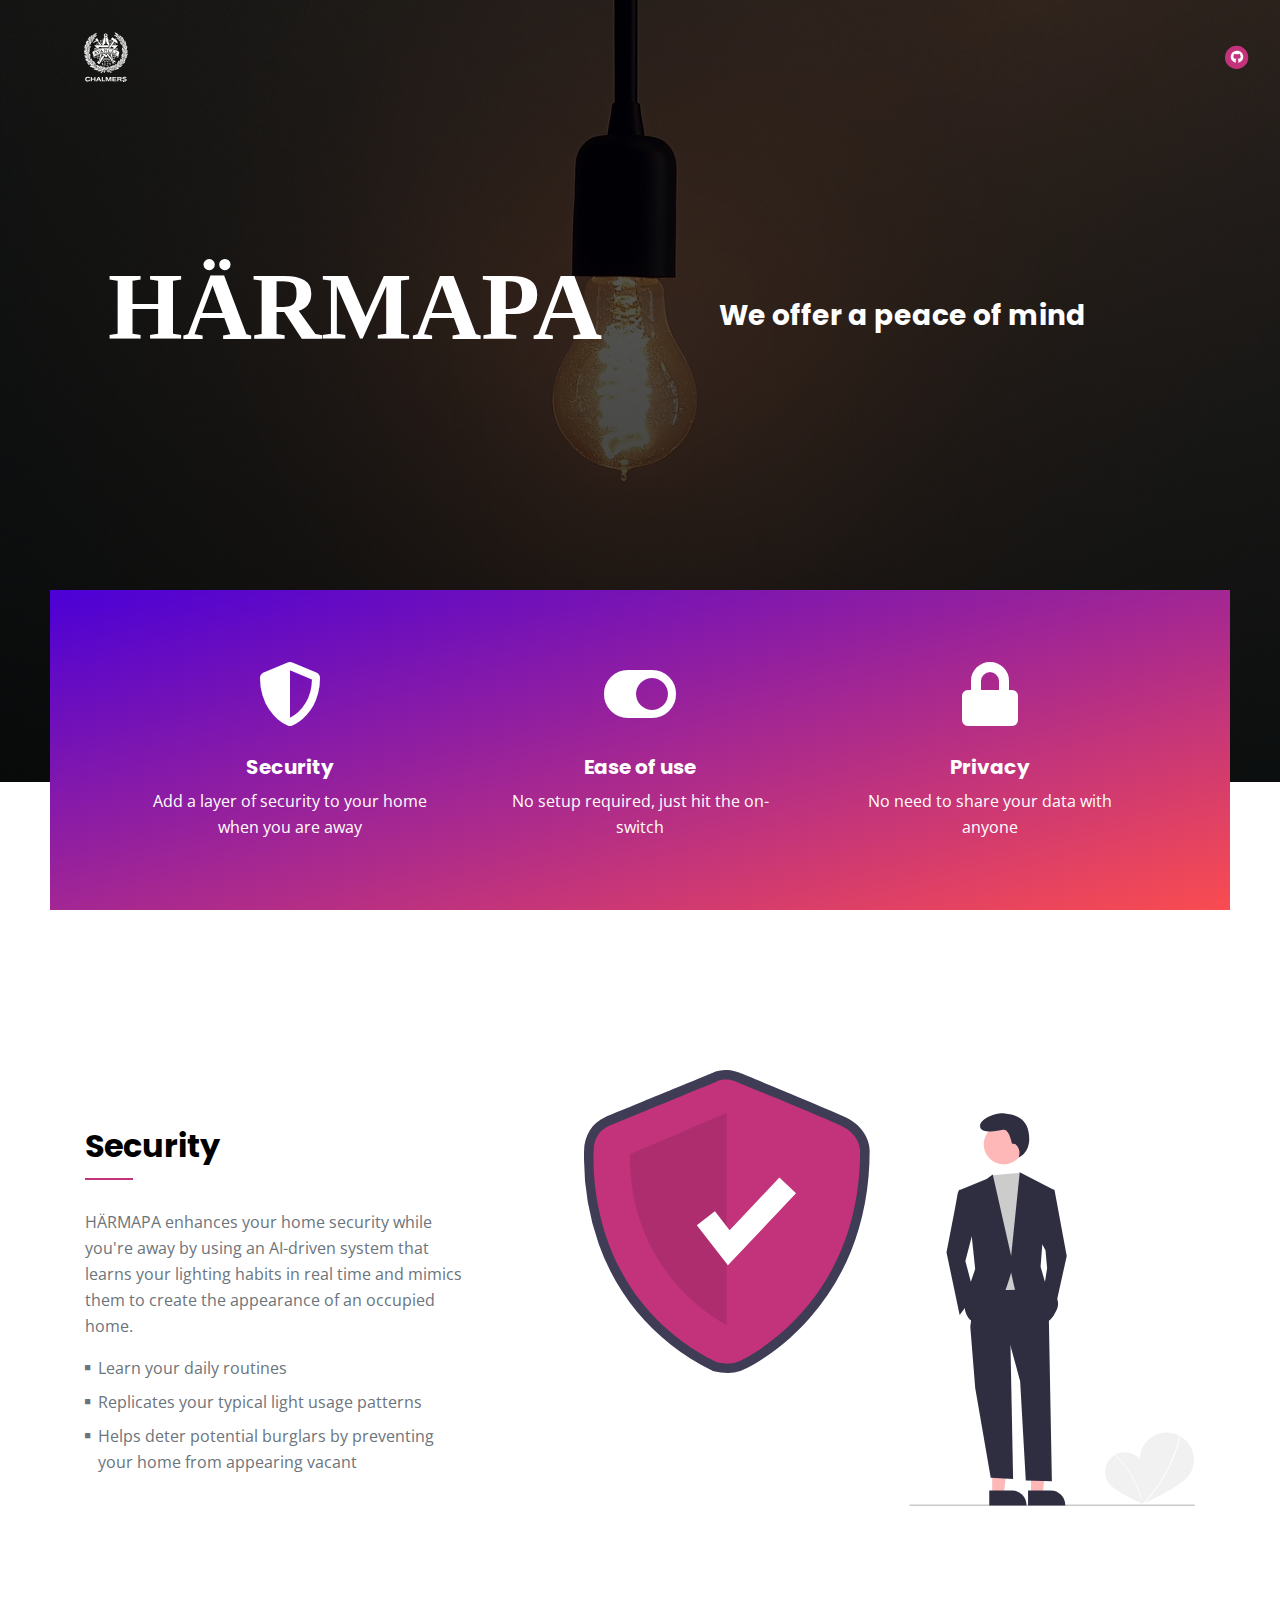
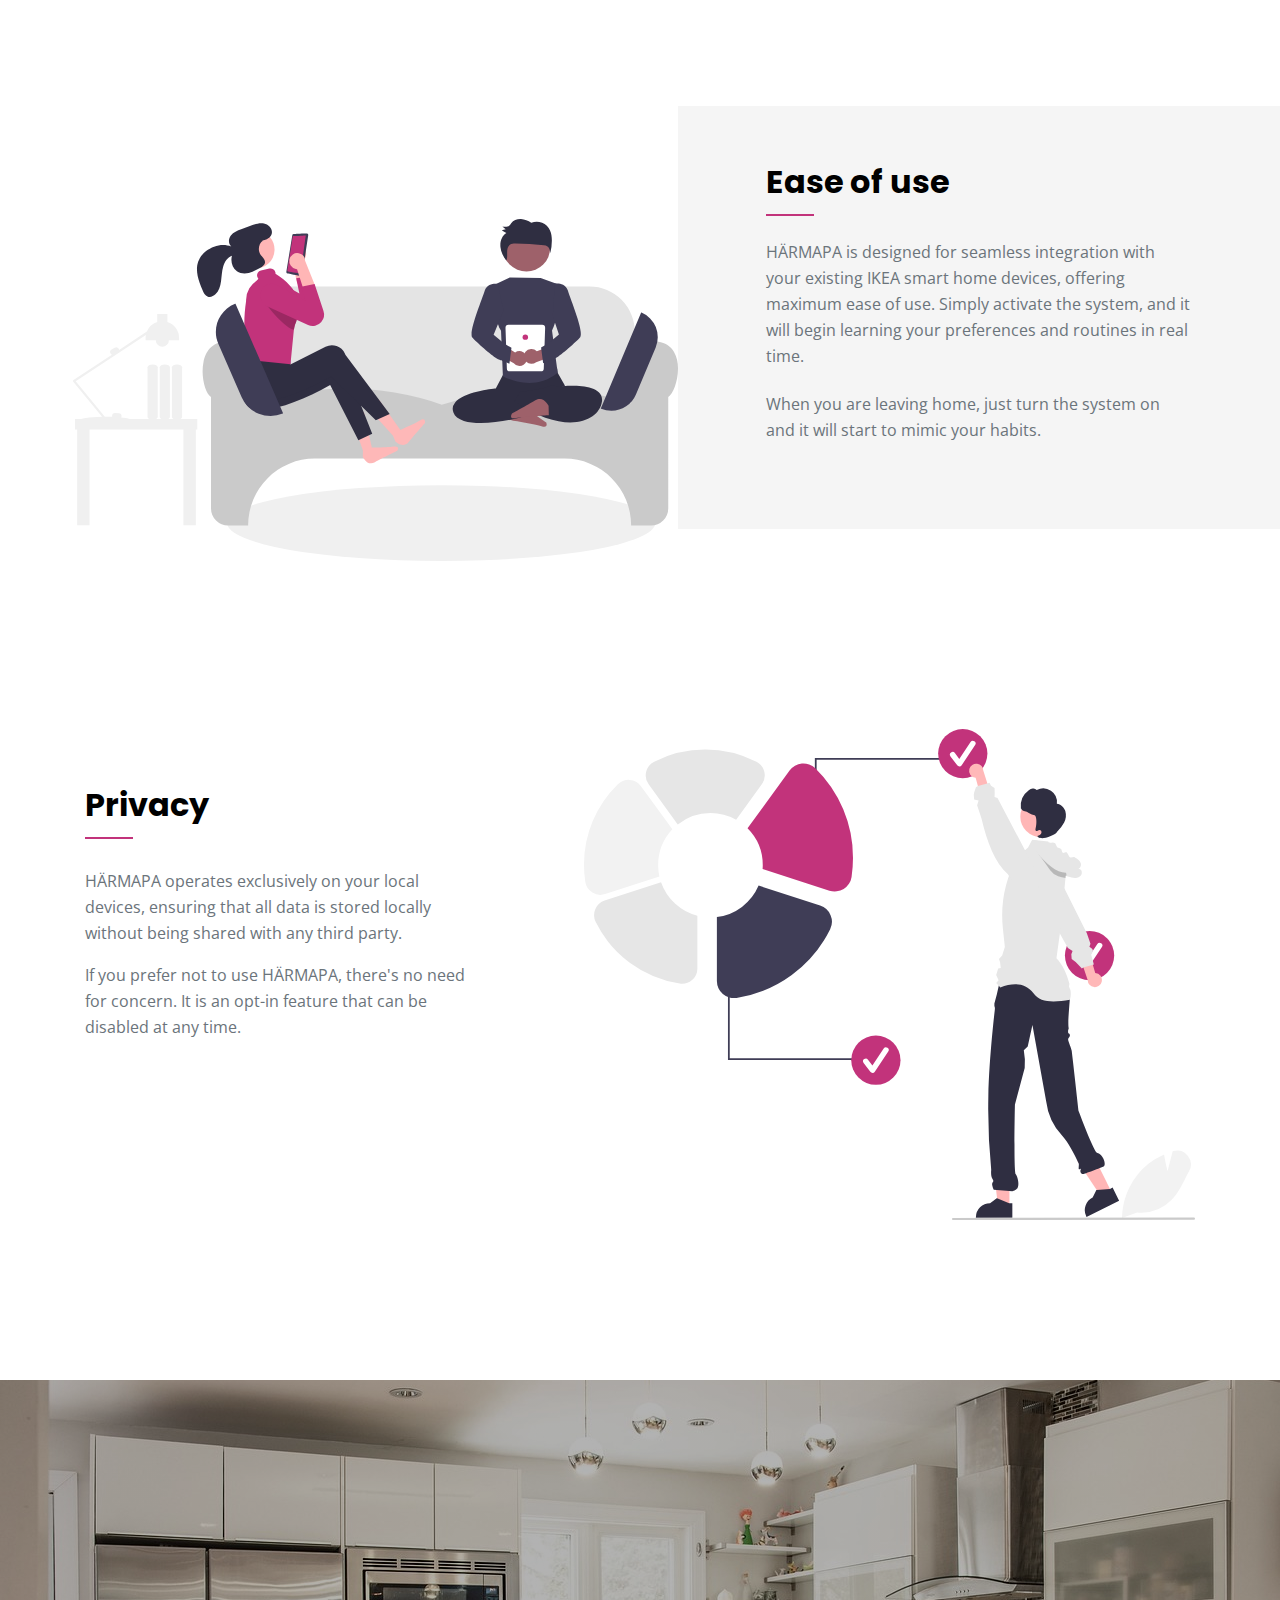
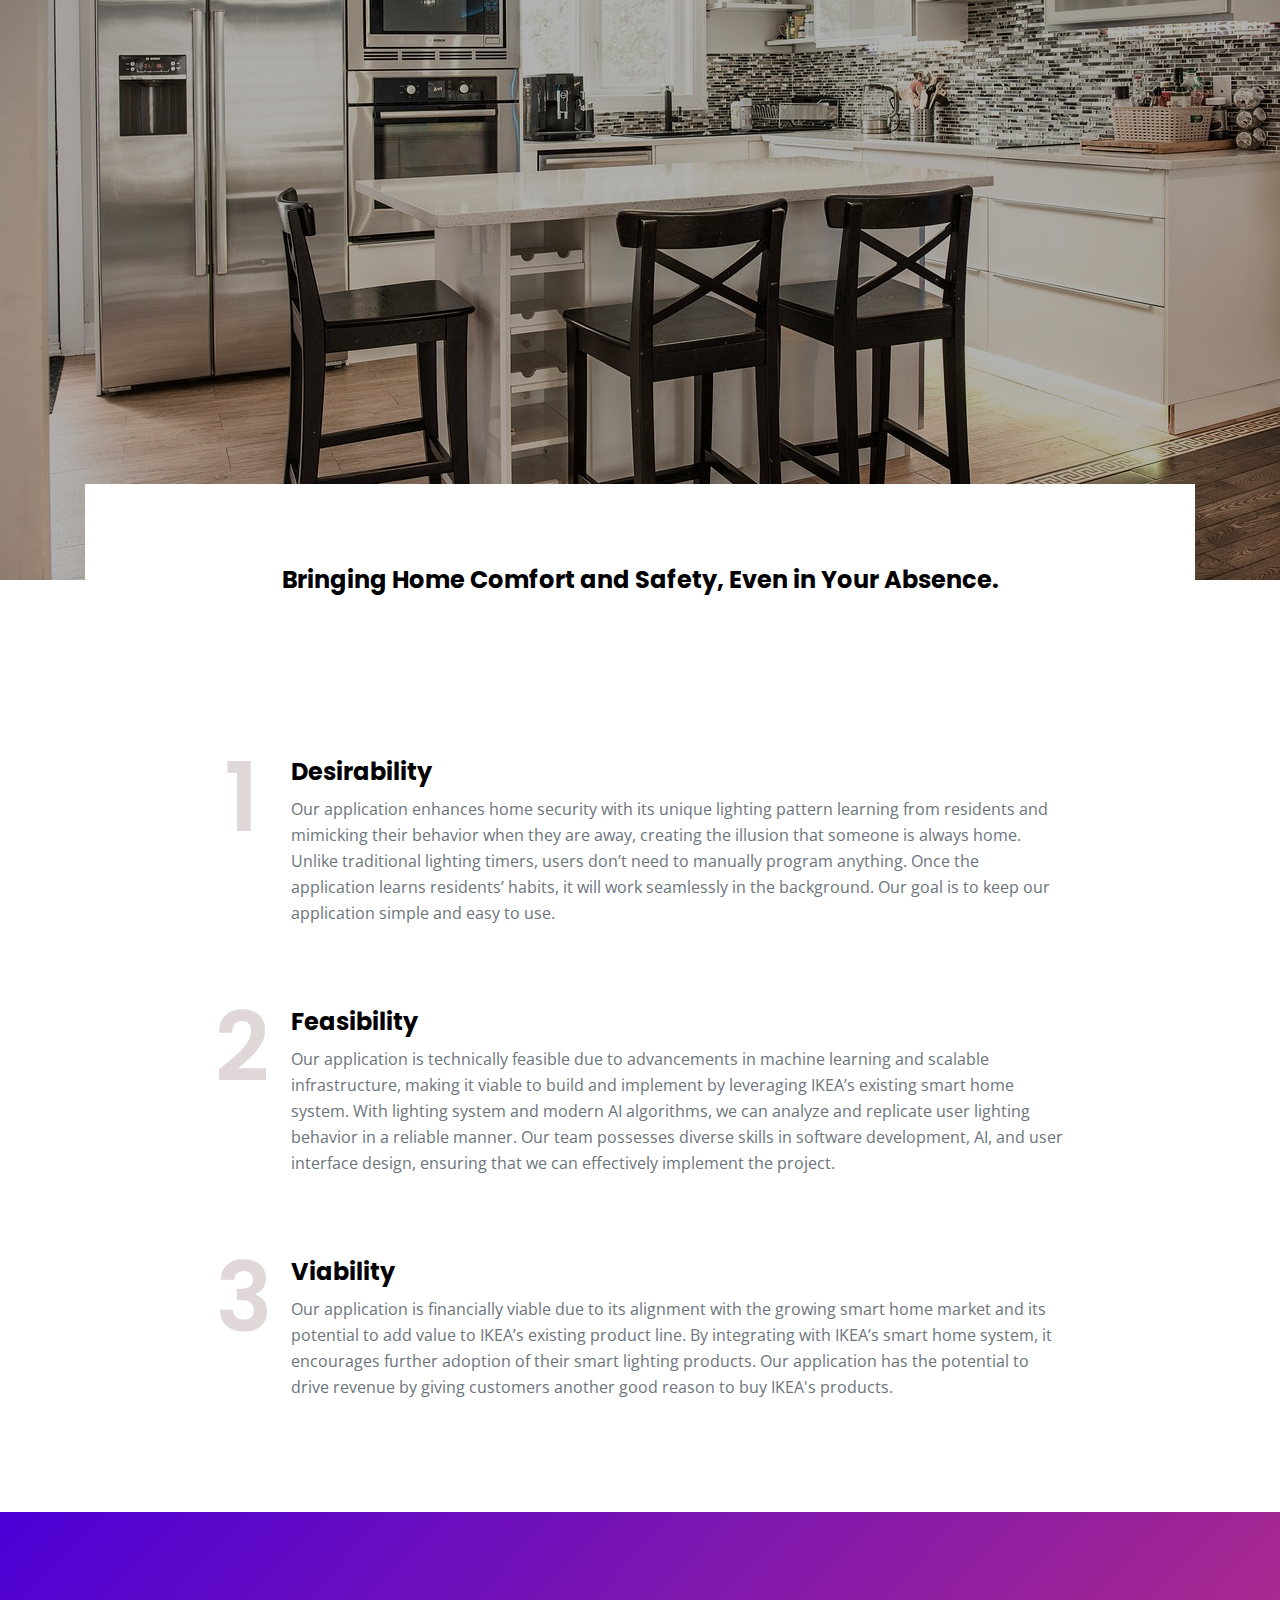
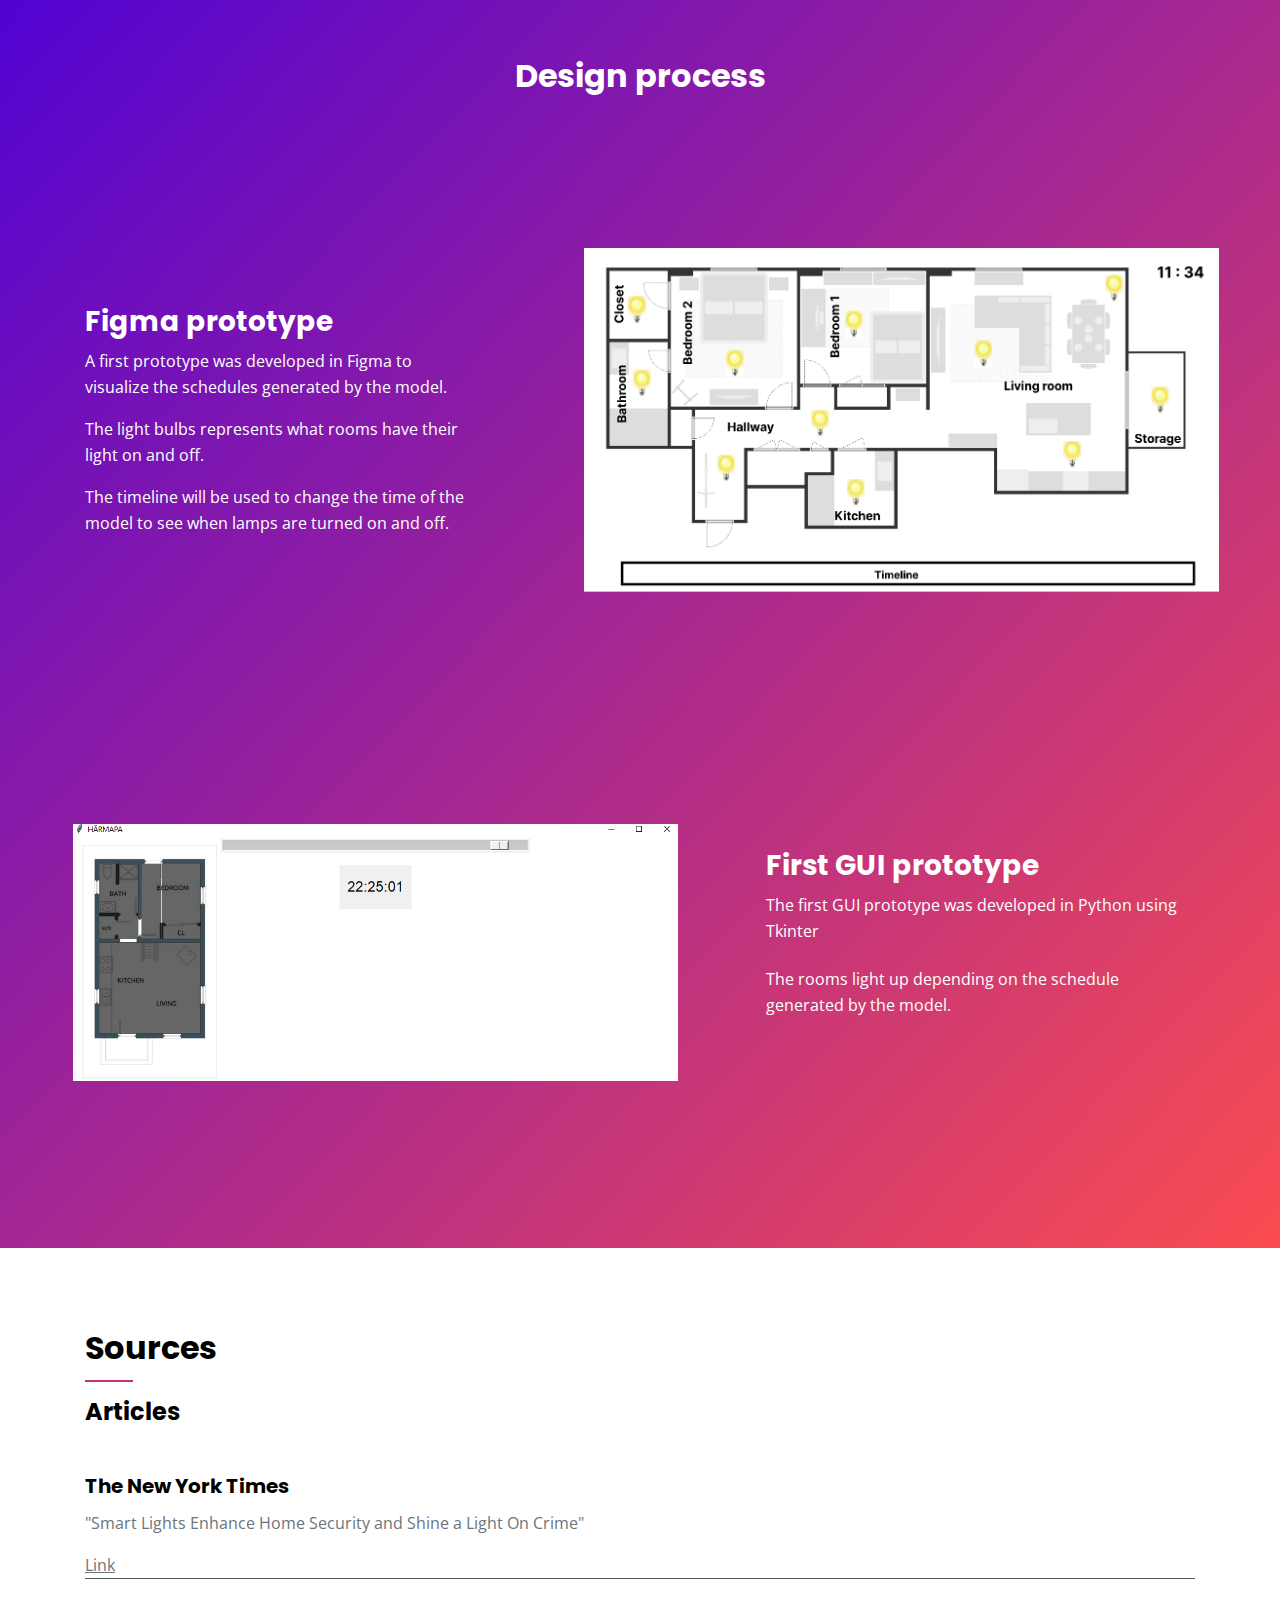
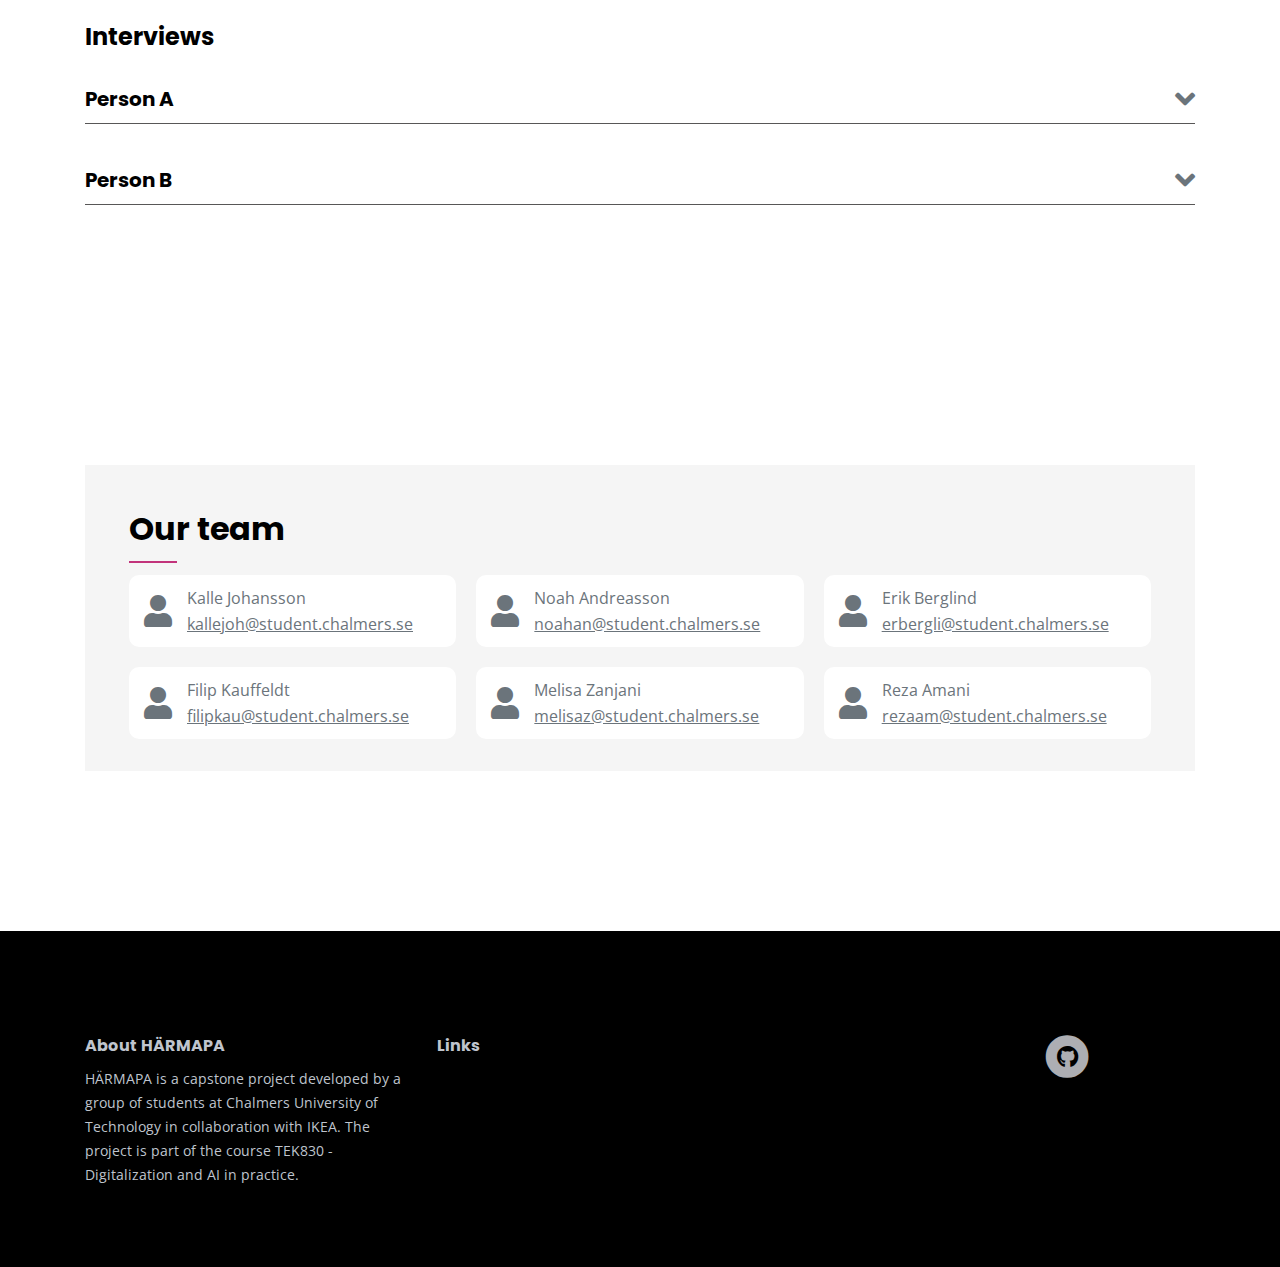
==== commit a8844f71: "Merge pull request #8 from TEK830-Group18/TEK830A-6-Add-illustration" ====
--- a/index.html
+++ b/index.html
@@ -477,7 +477,7 @@
                                 <i class="fas fa-solid fa-user fa-2x"></i>
                                 <div class="info">
                                     <p>Filip Kauffeldt</p>
-                                    <a href="mailto:philipkau@student.chalmers.se">philipkau@student.chalmers.se</a>
+                                    <a href="mailto:filipkau@student.chalmers.se">filipkau@student.chalmers.se</a>
                                 </div>
                             </div>
                             <div class="team-member-card">
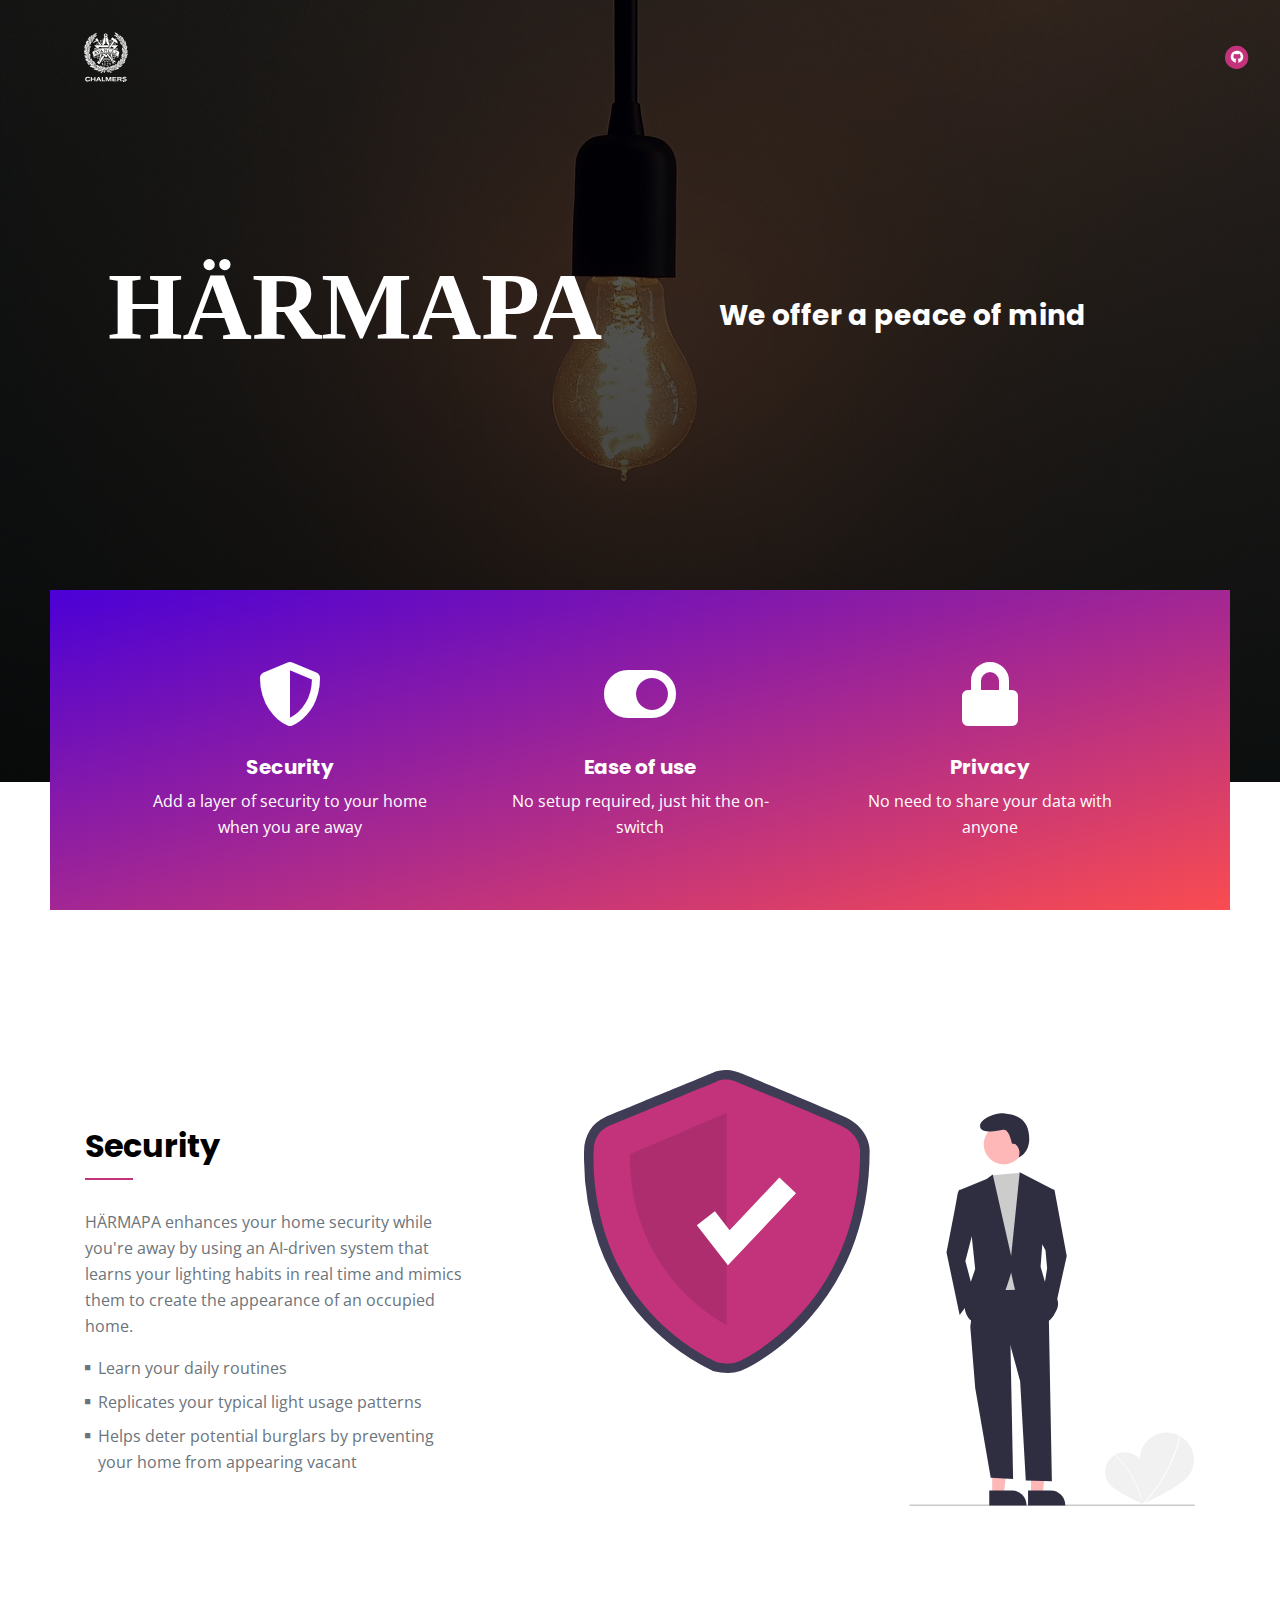
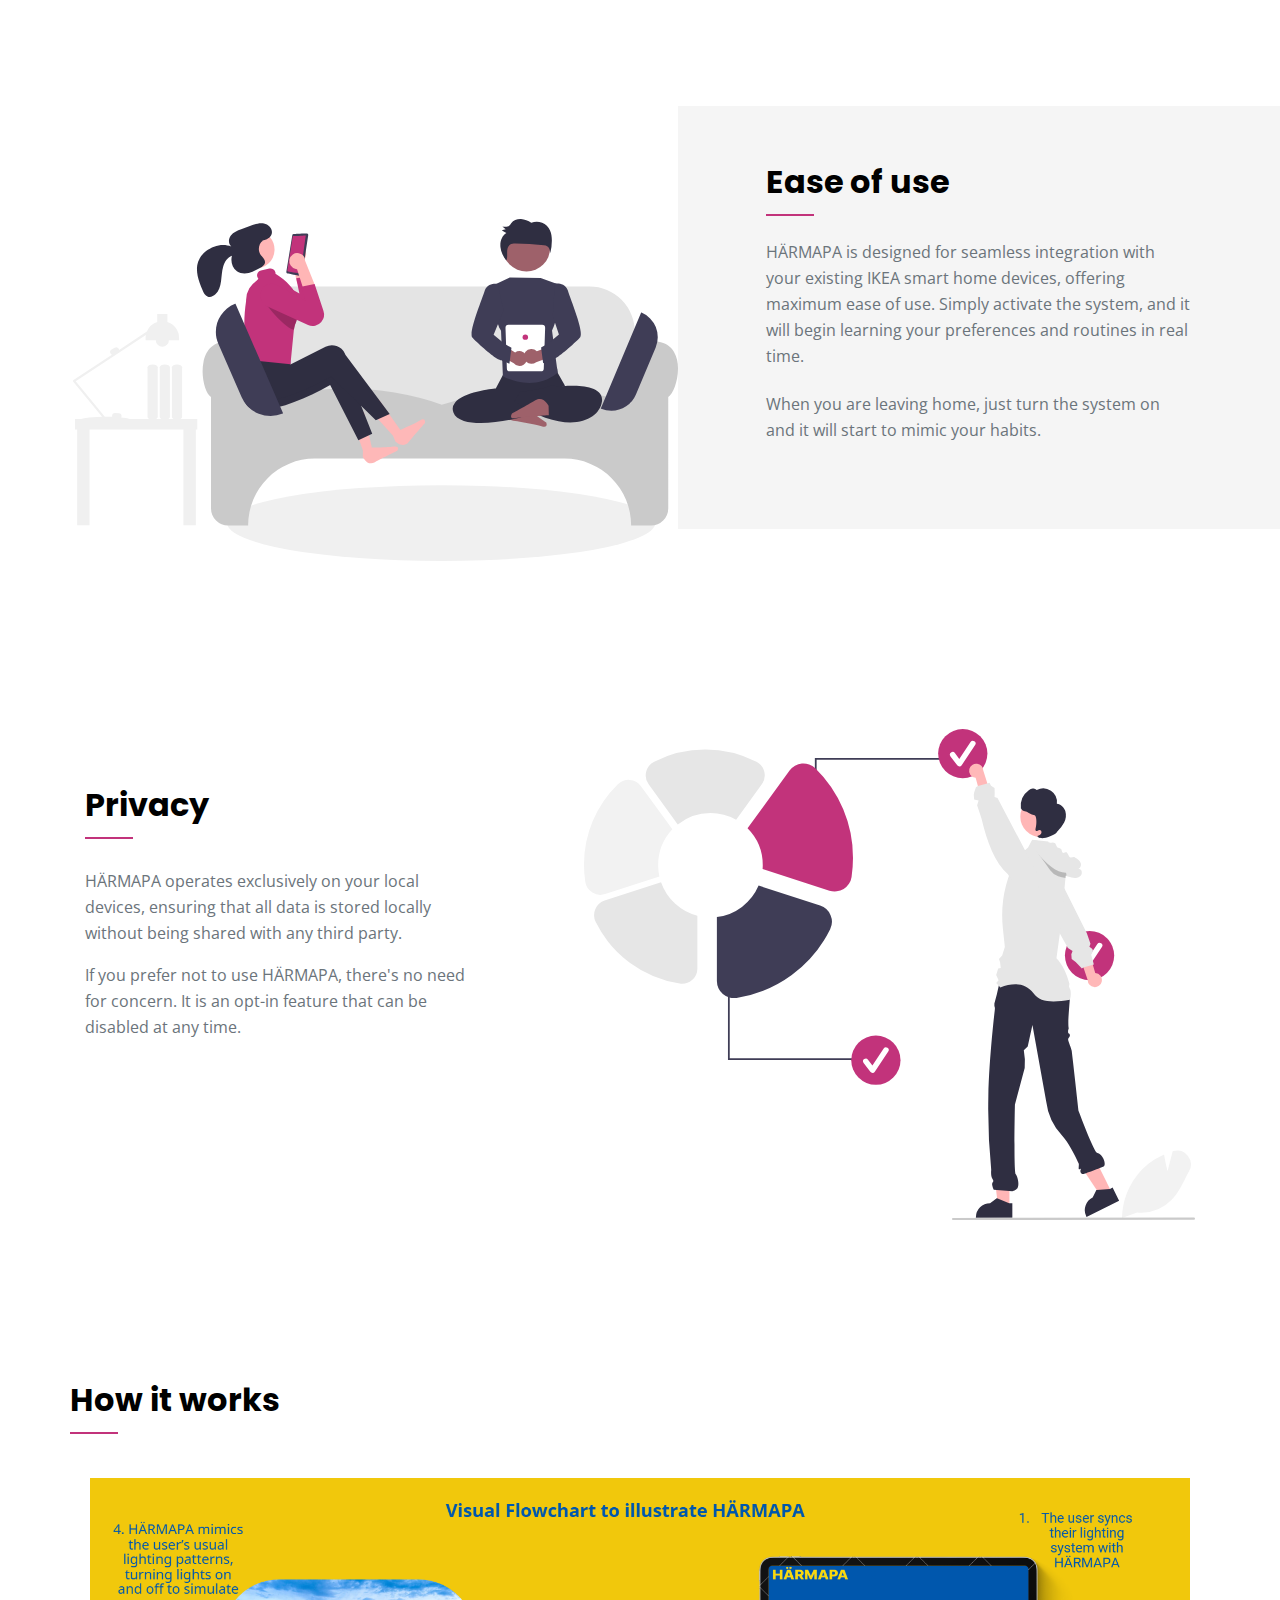
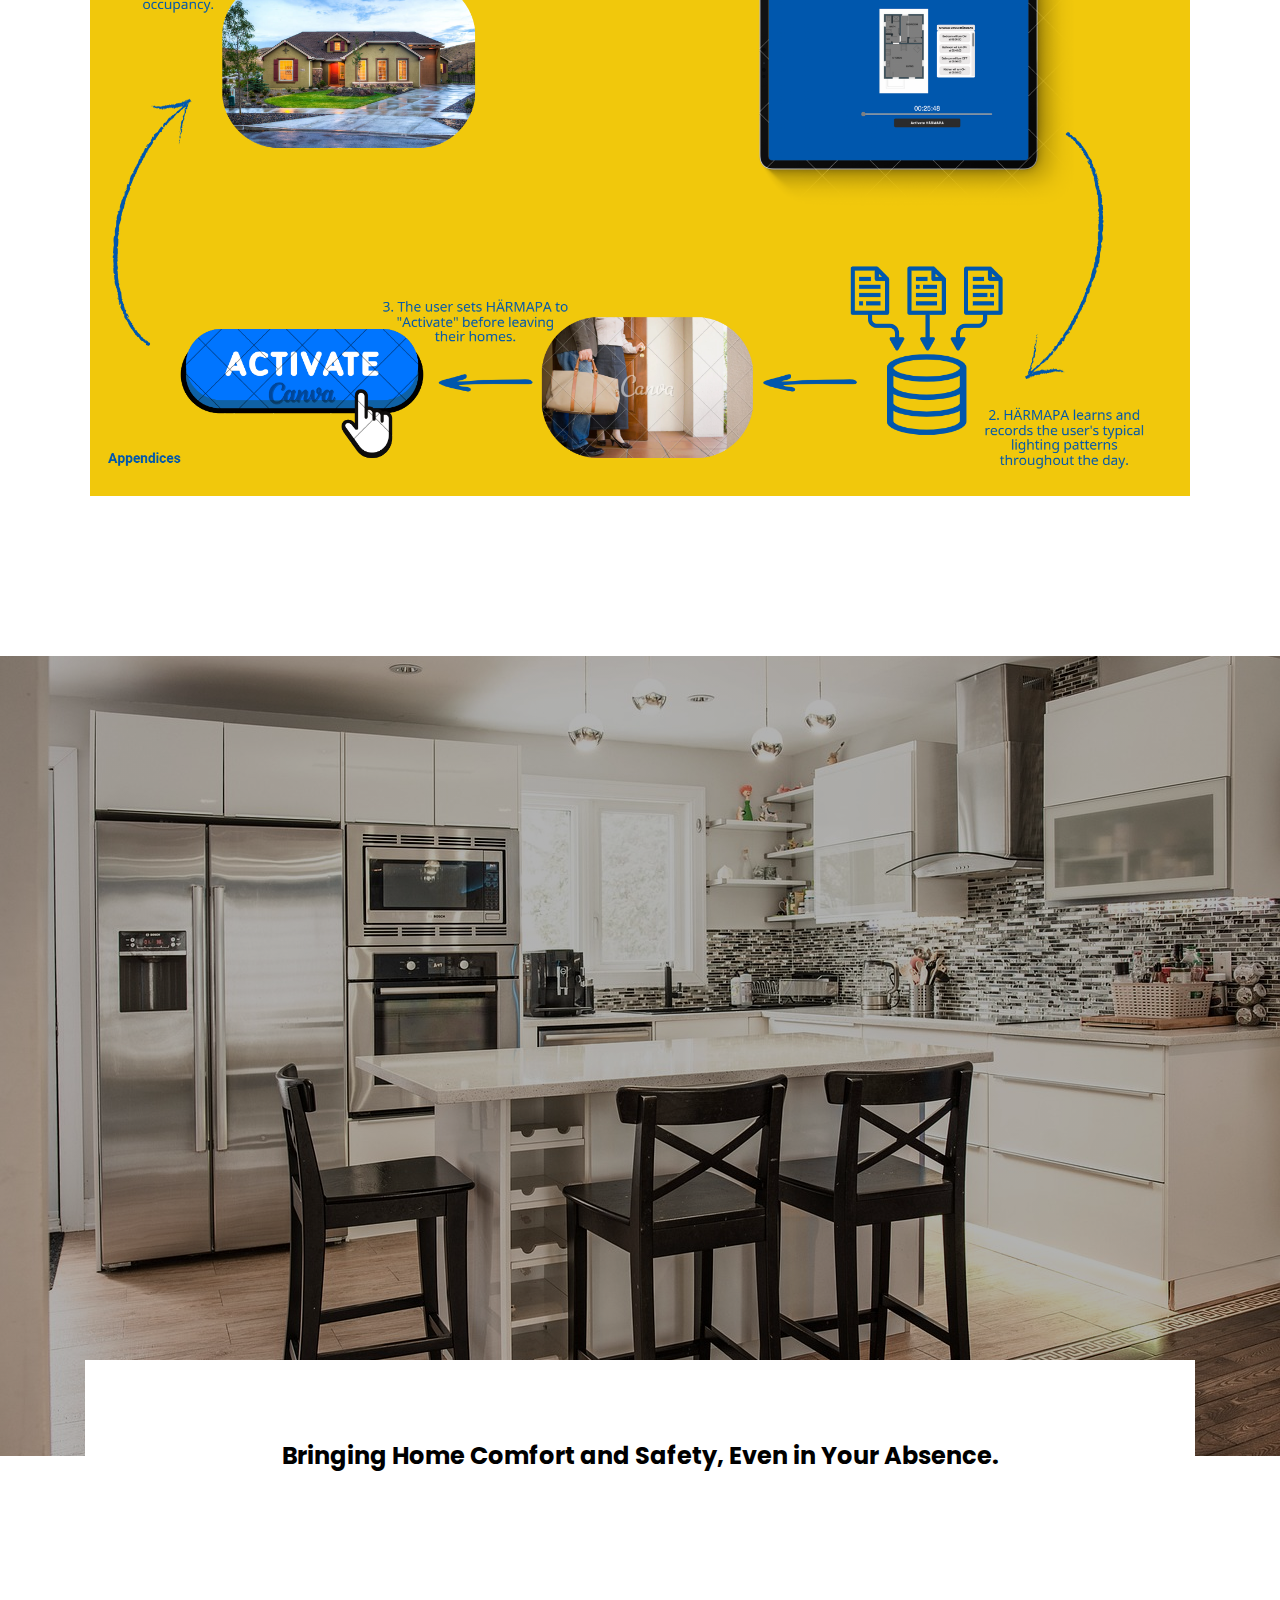
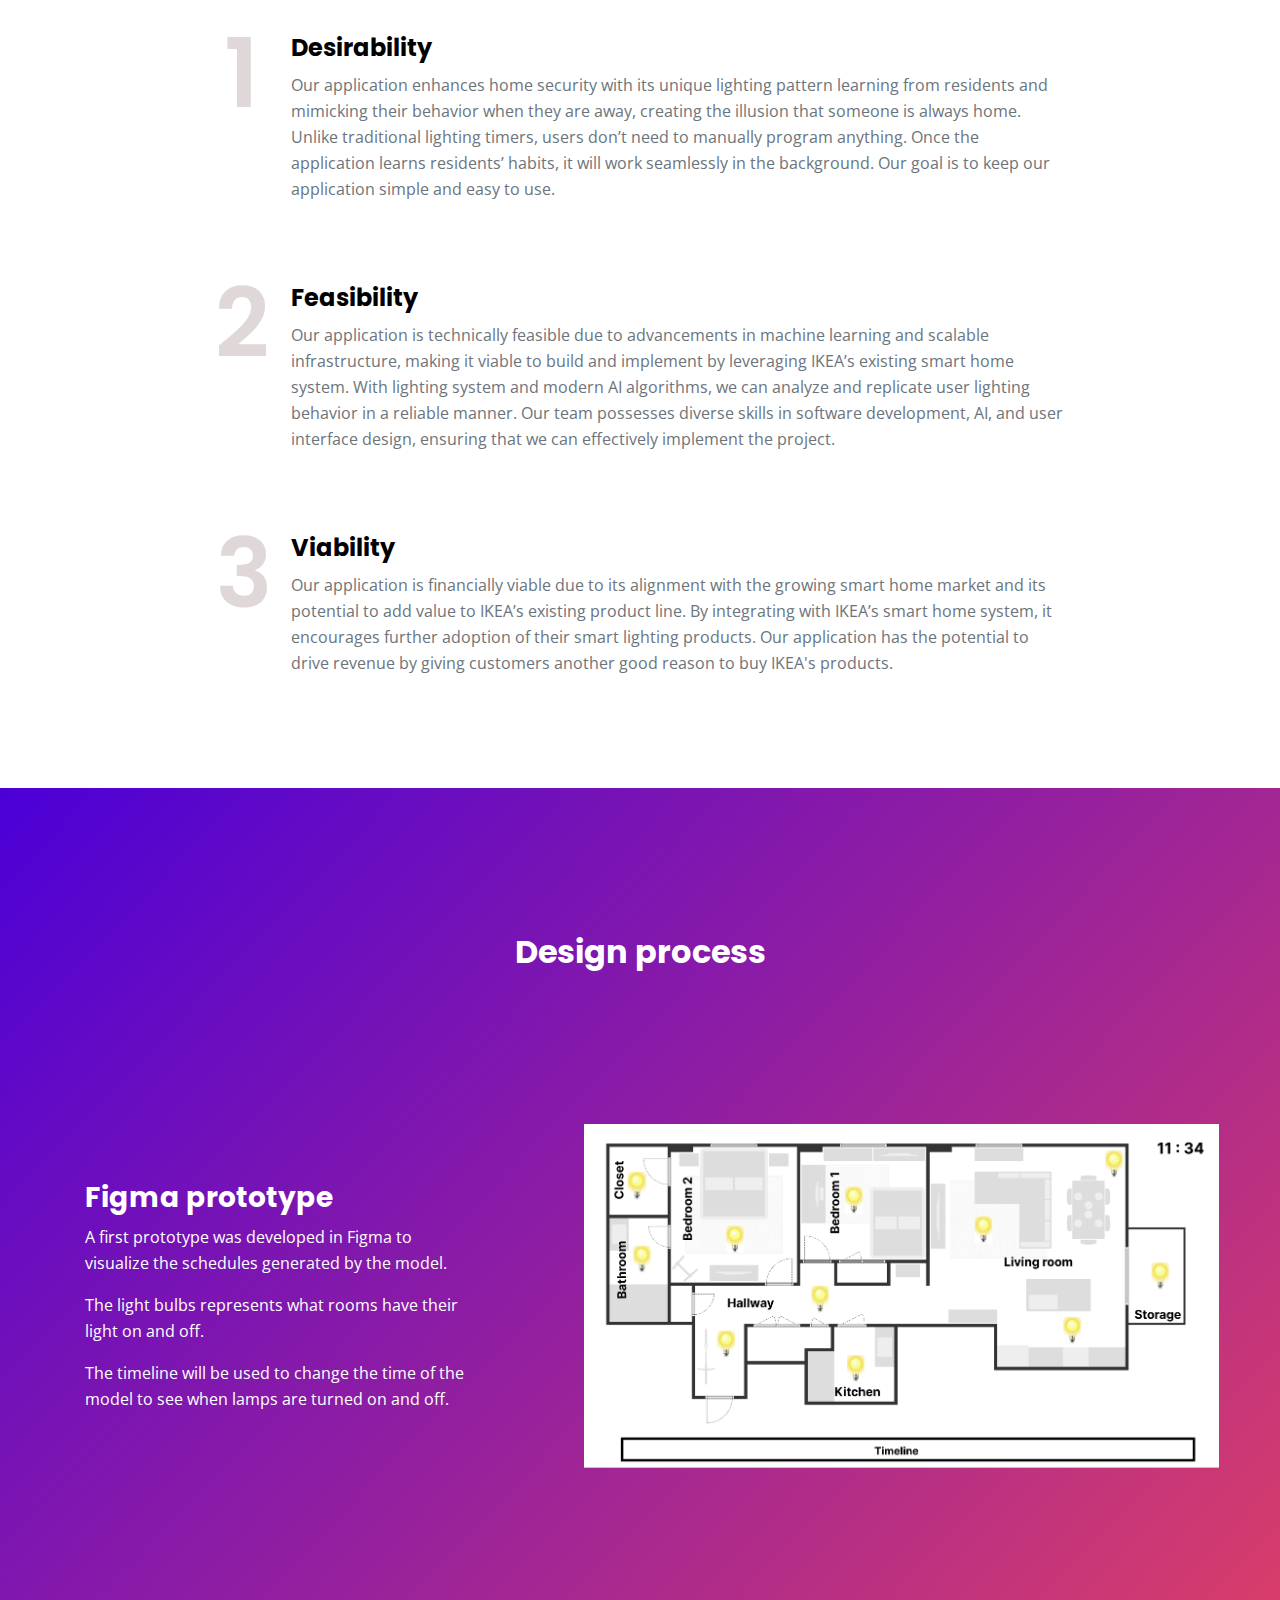
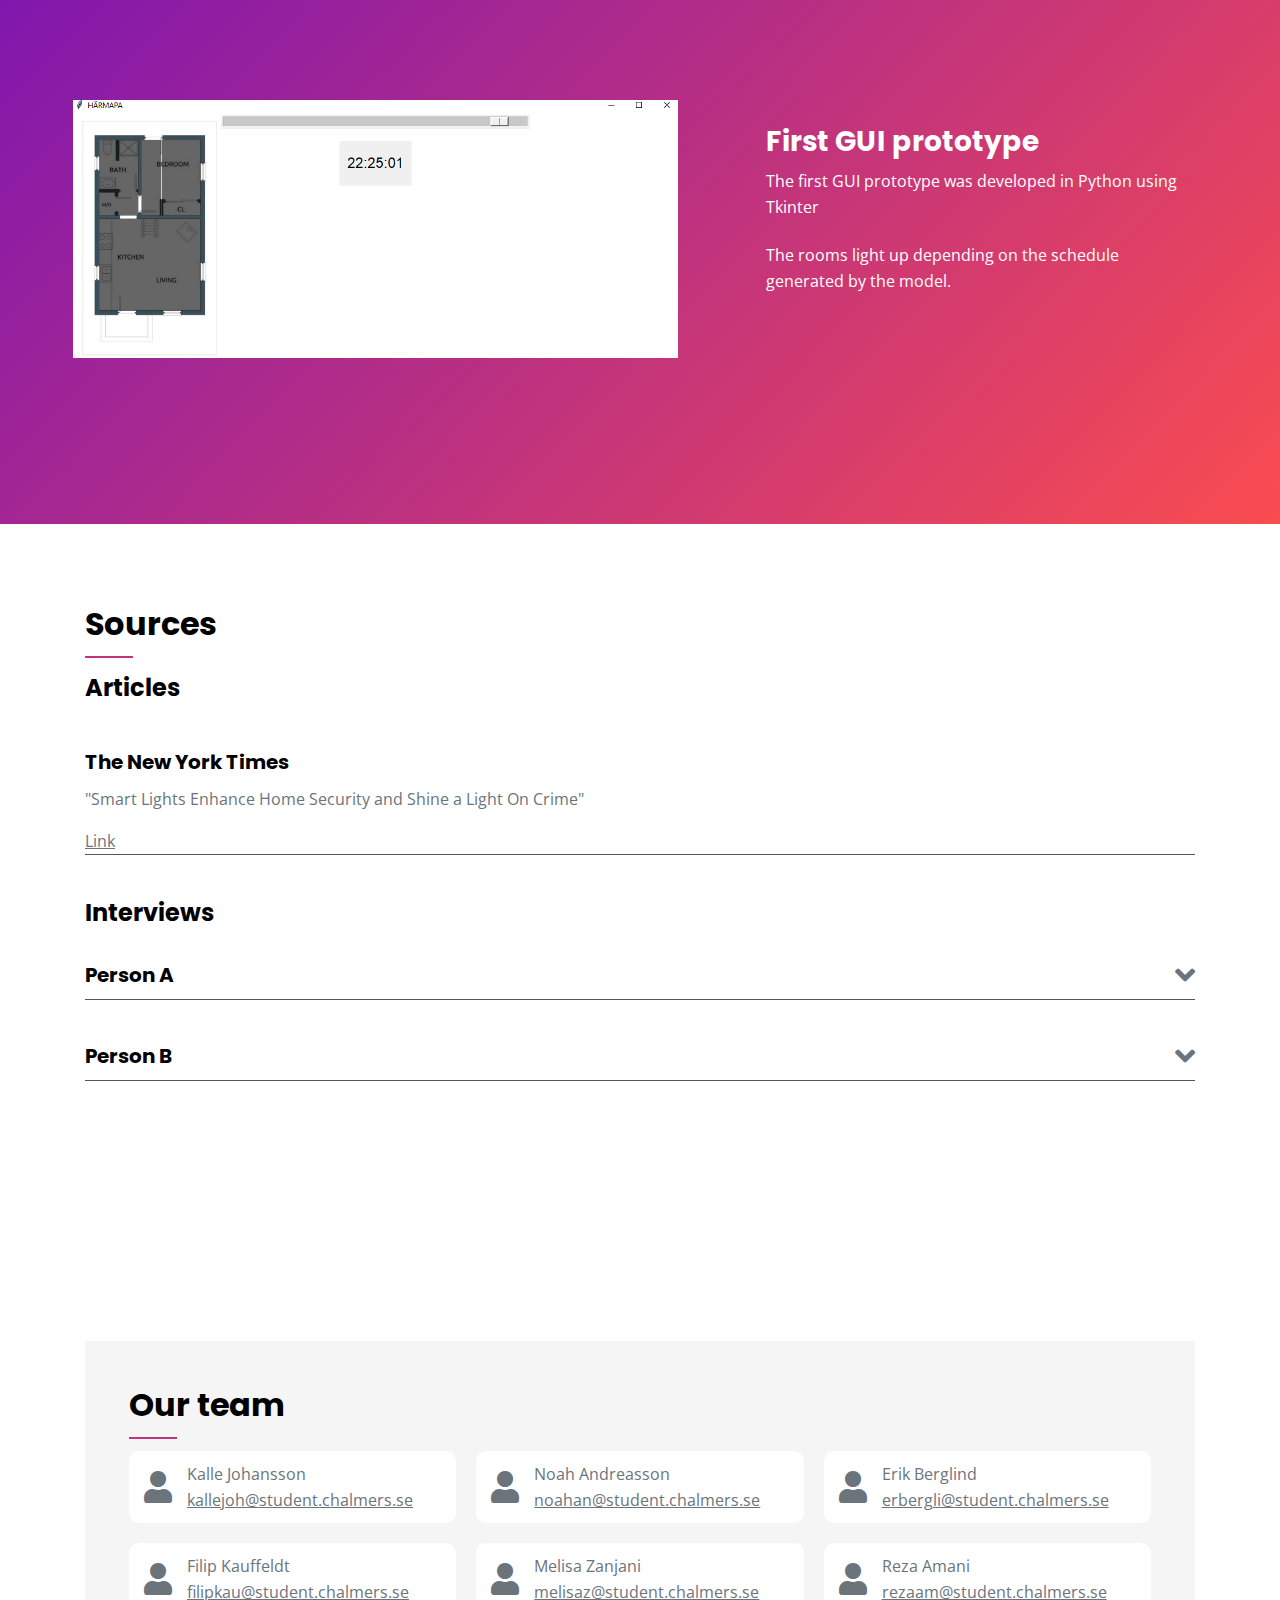
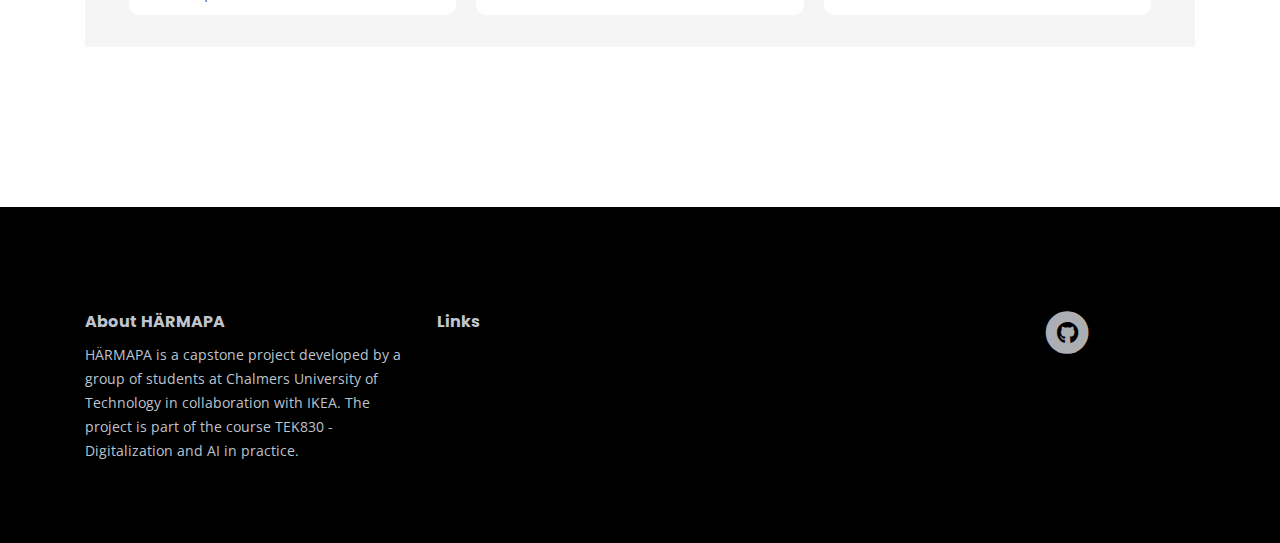
==== commit 3265302e: "Merge pull request #11 from TEK830-Group18/TEK830A-38-Add-demo-illustration" ====
--- a/index.html
+++ b/index.html
@@ -229,6 +229,19 @@
     </div> <!-- end of basic-3 -->
     <!-- end of details 3 -->
 
+    <div id="demo-illustration" class="basic-5">
+    <!-- <div id="demo-illustration" class="basic-5"> -->
+        <div class="container">
+            <div class="row">
+                    <div class="text-container">
+                        <h2>How it works</h2>
+                        <hr class="hr-heading">
+                    </div> <!-- end of text-container -->
+                    <img class="demo-img" src="images/demo-illustration.png" alt="demo-illustration">
+            </div> <!-- end of row -->
+        </div> <!-- end of container -->
+    </div> <!-- end of demo-illustration -->
+    <!-- end of demo illustration -->
 
     <div class="basic-4">
         <div class="container">
--- a/css/styles.css
+++ b/css/styles.css
@@ -831,6 +831,22 @@
 }
 
 
+.demo-container {
+	margin: 2rem 2rem 8rem 2rem;
+}
+
+#demo-illustration {
+	padding-top: 0;
+	padding-bottom: 10rem;
+}
+
+.demo-img {
+	padding-top: 2rem;
+	display: block;
+	margin: auto;
+	width: 1100px;
+}
+
 /*******************/
 /*     Mission     */
 /*******************/
@@ -1505,7 +1521,6 @@
 	}
 	/* end of projects */
 
-
 	/* About */
 	.basic-6 .text-container {
 		padding: 2.75rem 2.75rem 2rem 2.75rem;
@@ -1730,7 +1745,6 @@
 	}
 	/* end of strengths */
 
-
 	/* Projects */
 	.slider-1 .image-container {
 		margin-right: 2rem;
@@ -1814,11 +1828,36 @@
 		grid-template-columns: repeat(2, 1fr);
 		grid-template-rows: repeat(3, auto);
 	}
+
+	.demo-img {
+		width: 900px;
+	}	
 }
 
 @media (max-width: 992px) {
+	.header .image-container h2 {
+		font-size: 4em;
+	}
+
 	.team-card-container {
 		grid-template-columns: repeat(1, 1fr);
 		grid-template-rows: repeat(6, auto);
 	}
+
+	.demo-img {
+		width: 700px;
+		margin-left: 0;
+		margin-right: 0;
+		padding: 0;
+	}
+}
+
+@media (max-width: 700px) {
+	.demo-img {
+		width: 100%;
+		margin-left: 0;
+		margin-right: 0;
+		padding: 0;
+		margin-bottom: 150px;
+	}
 }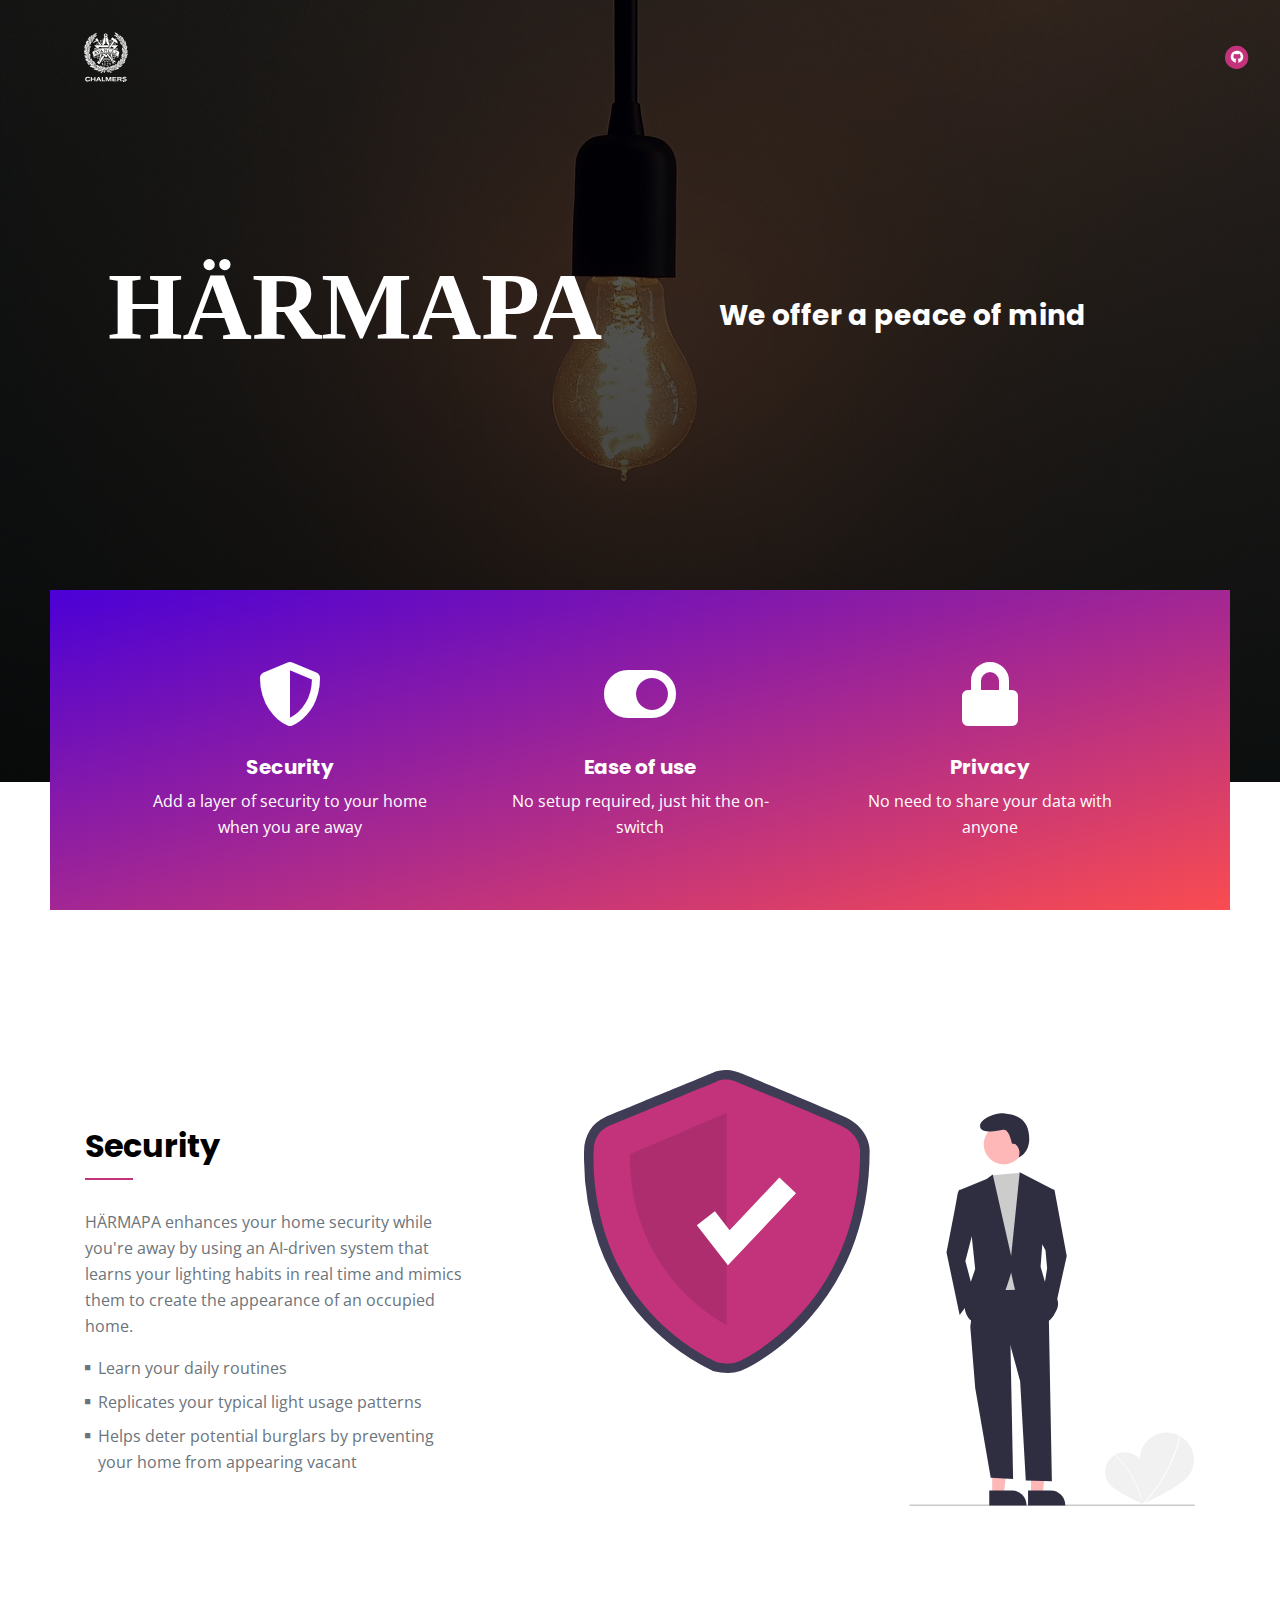
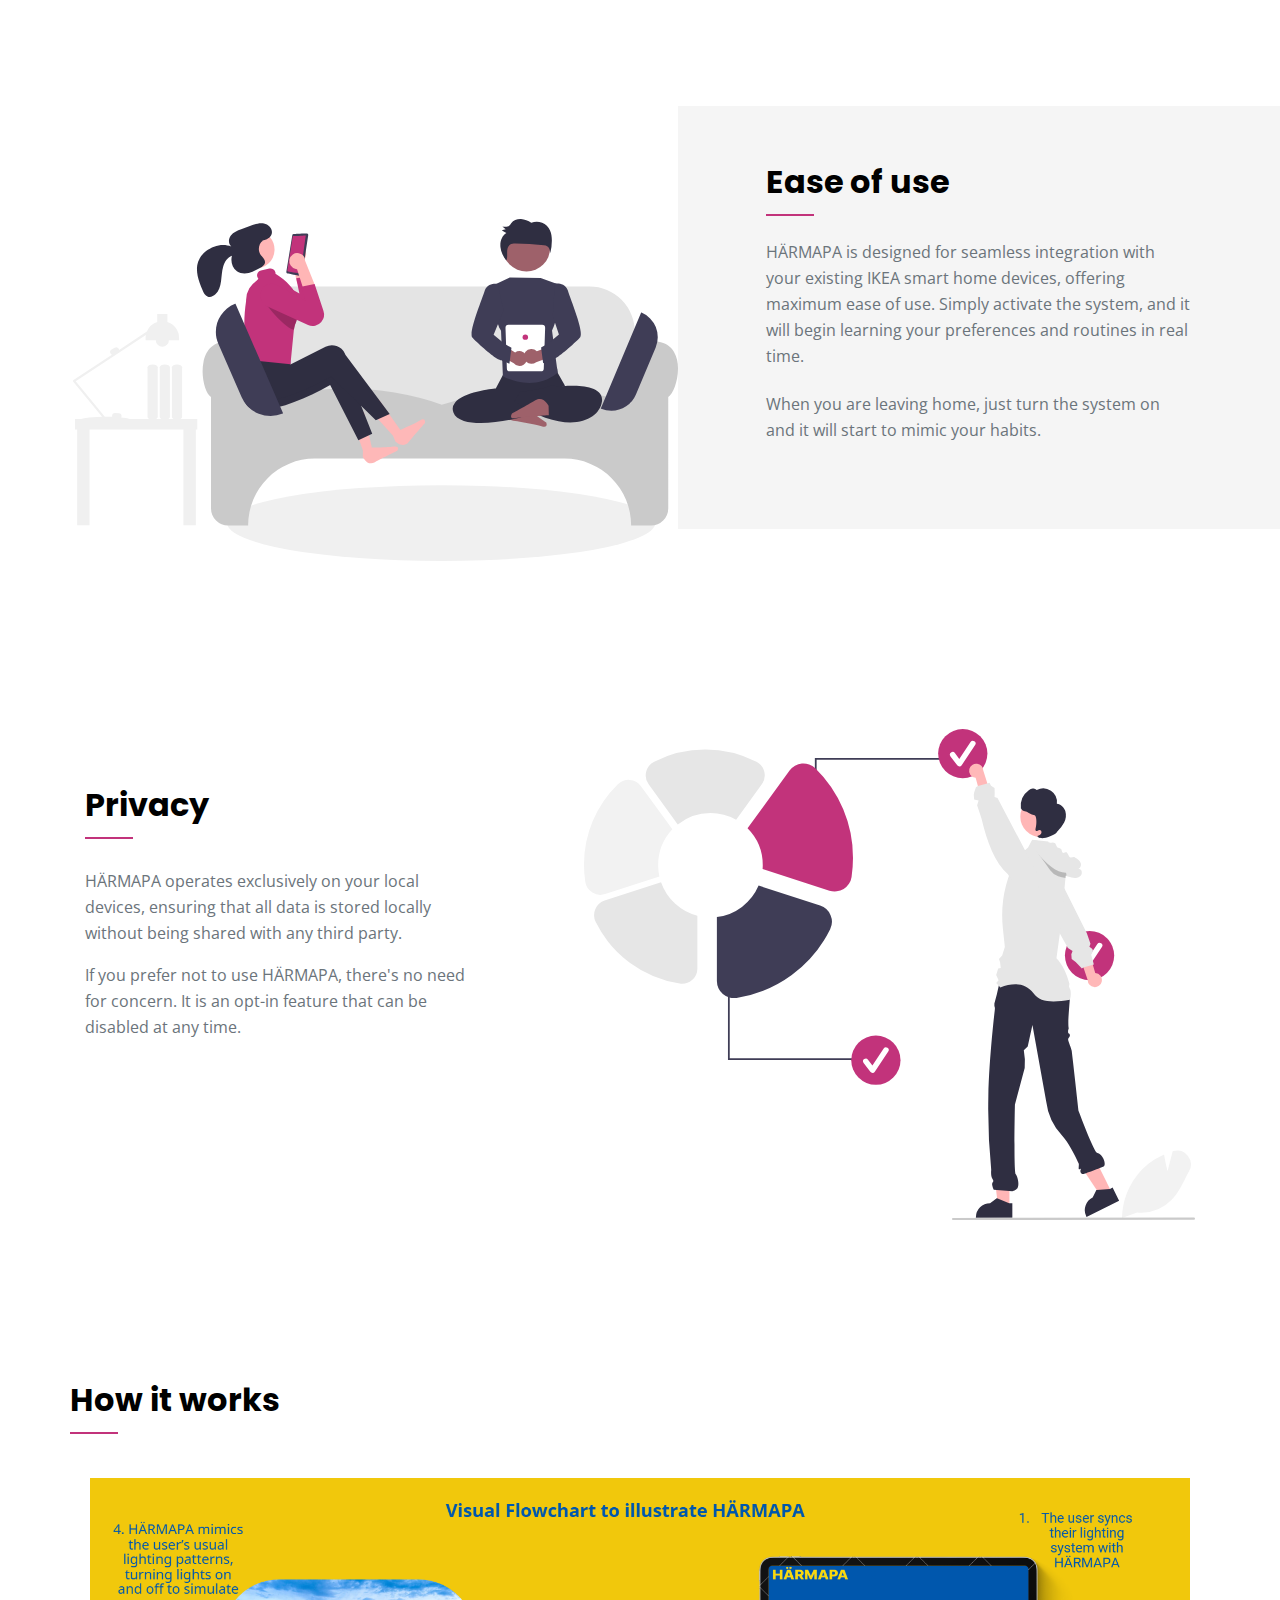
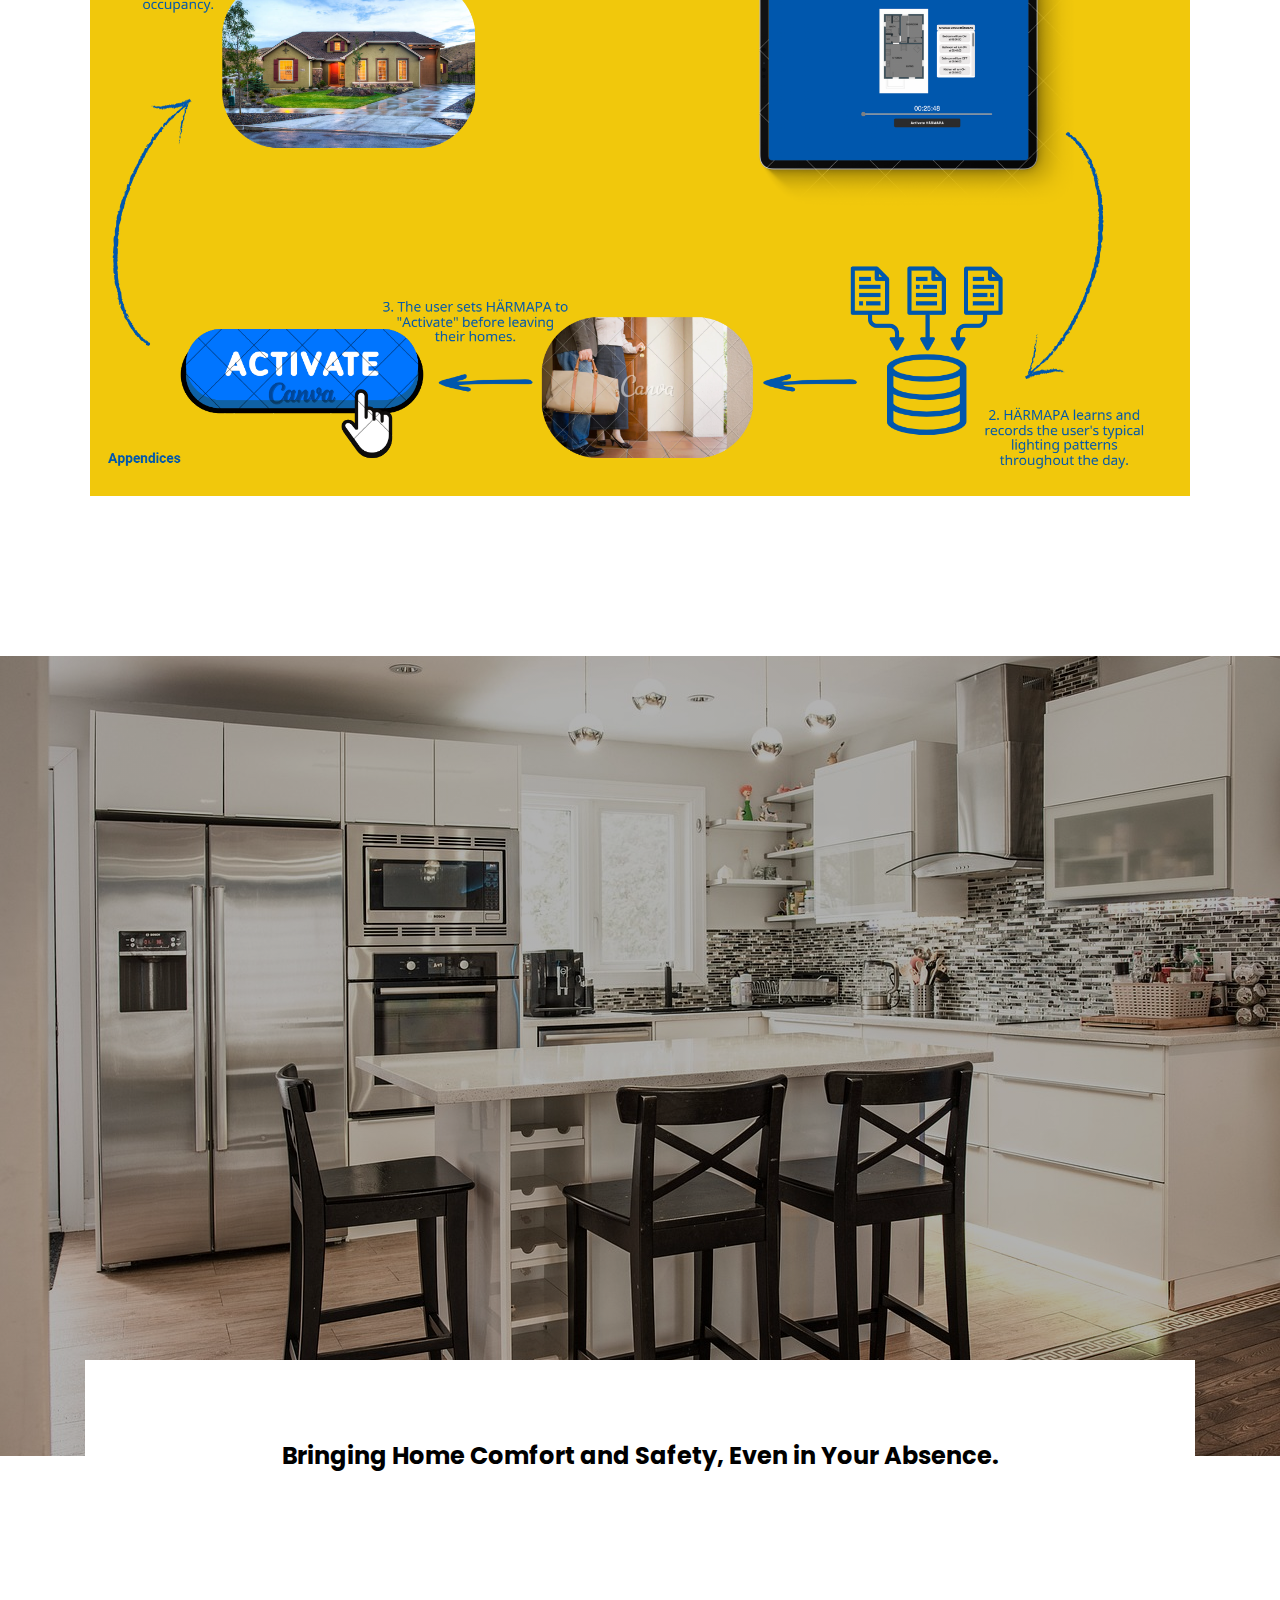
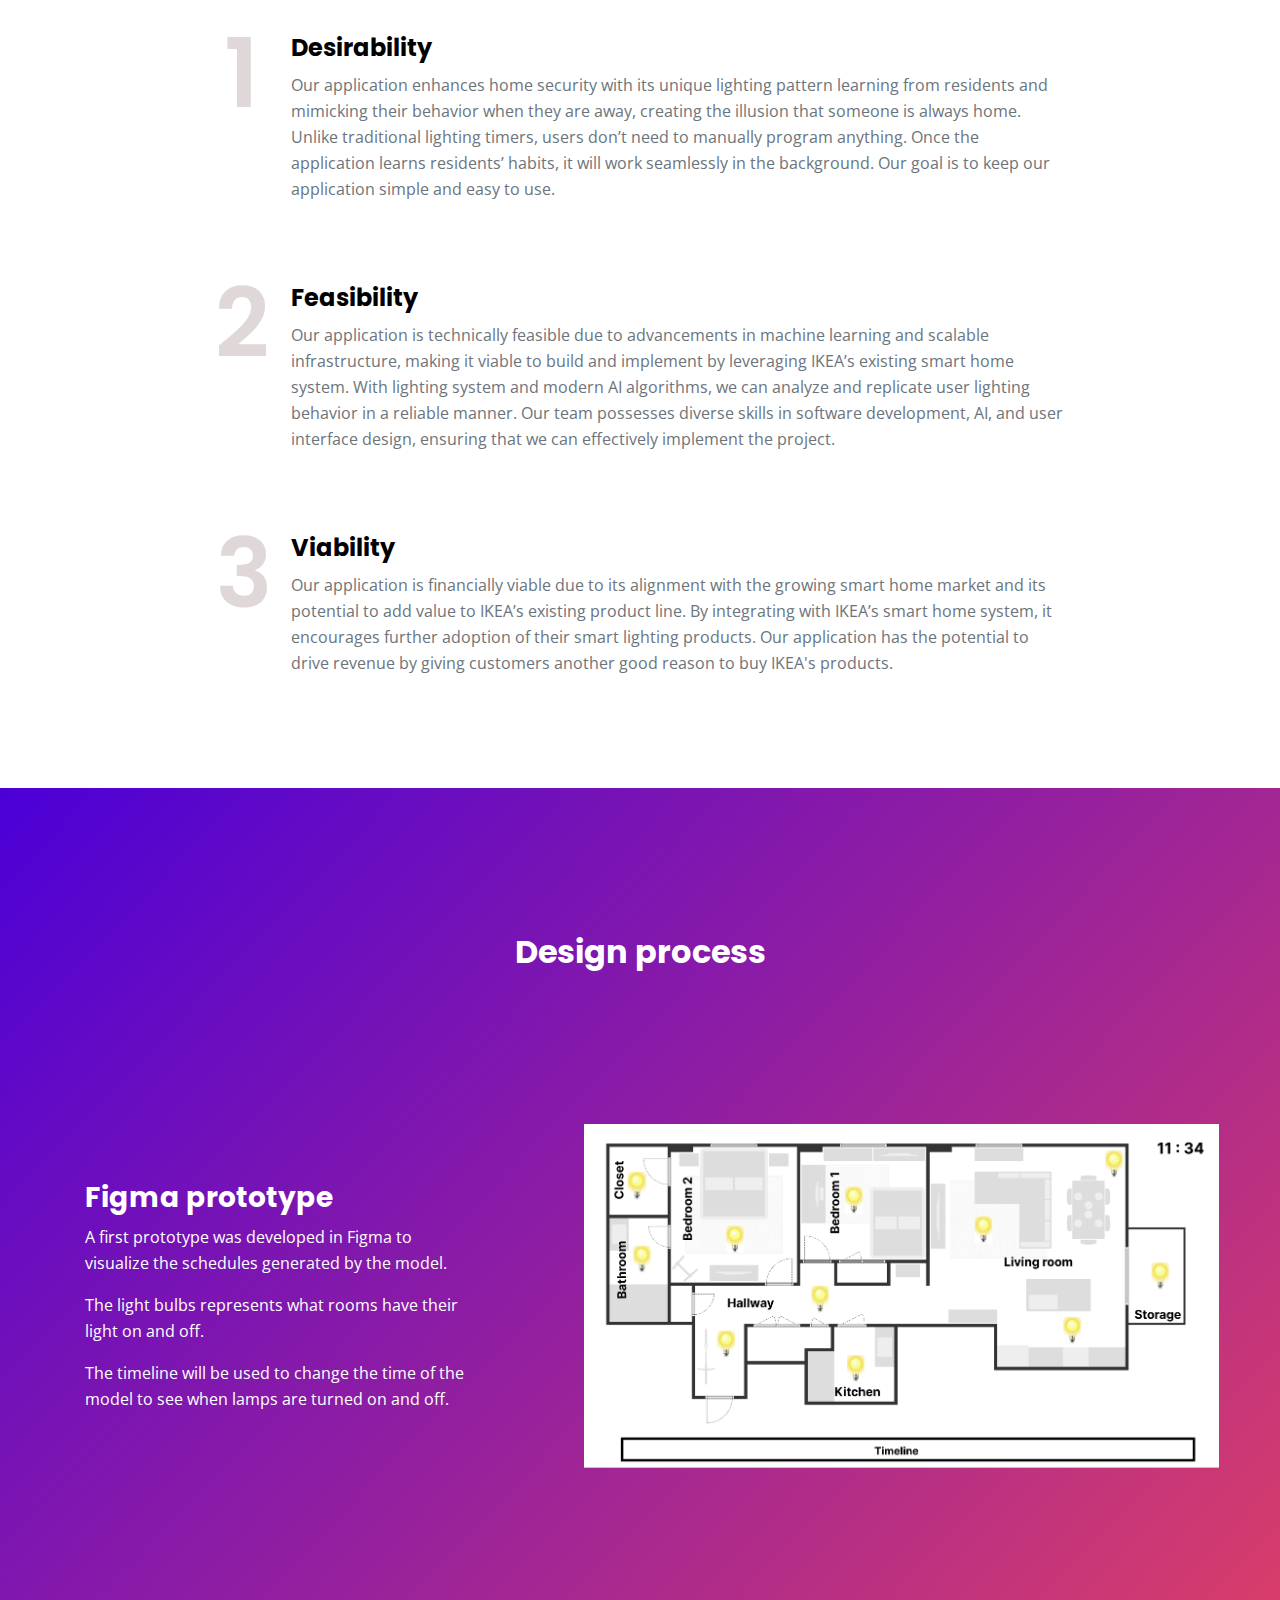
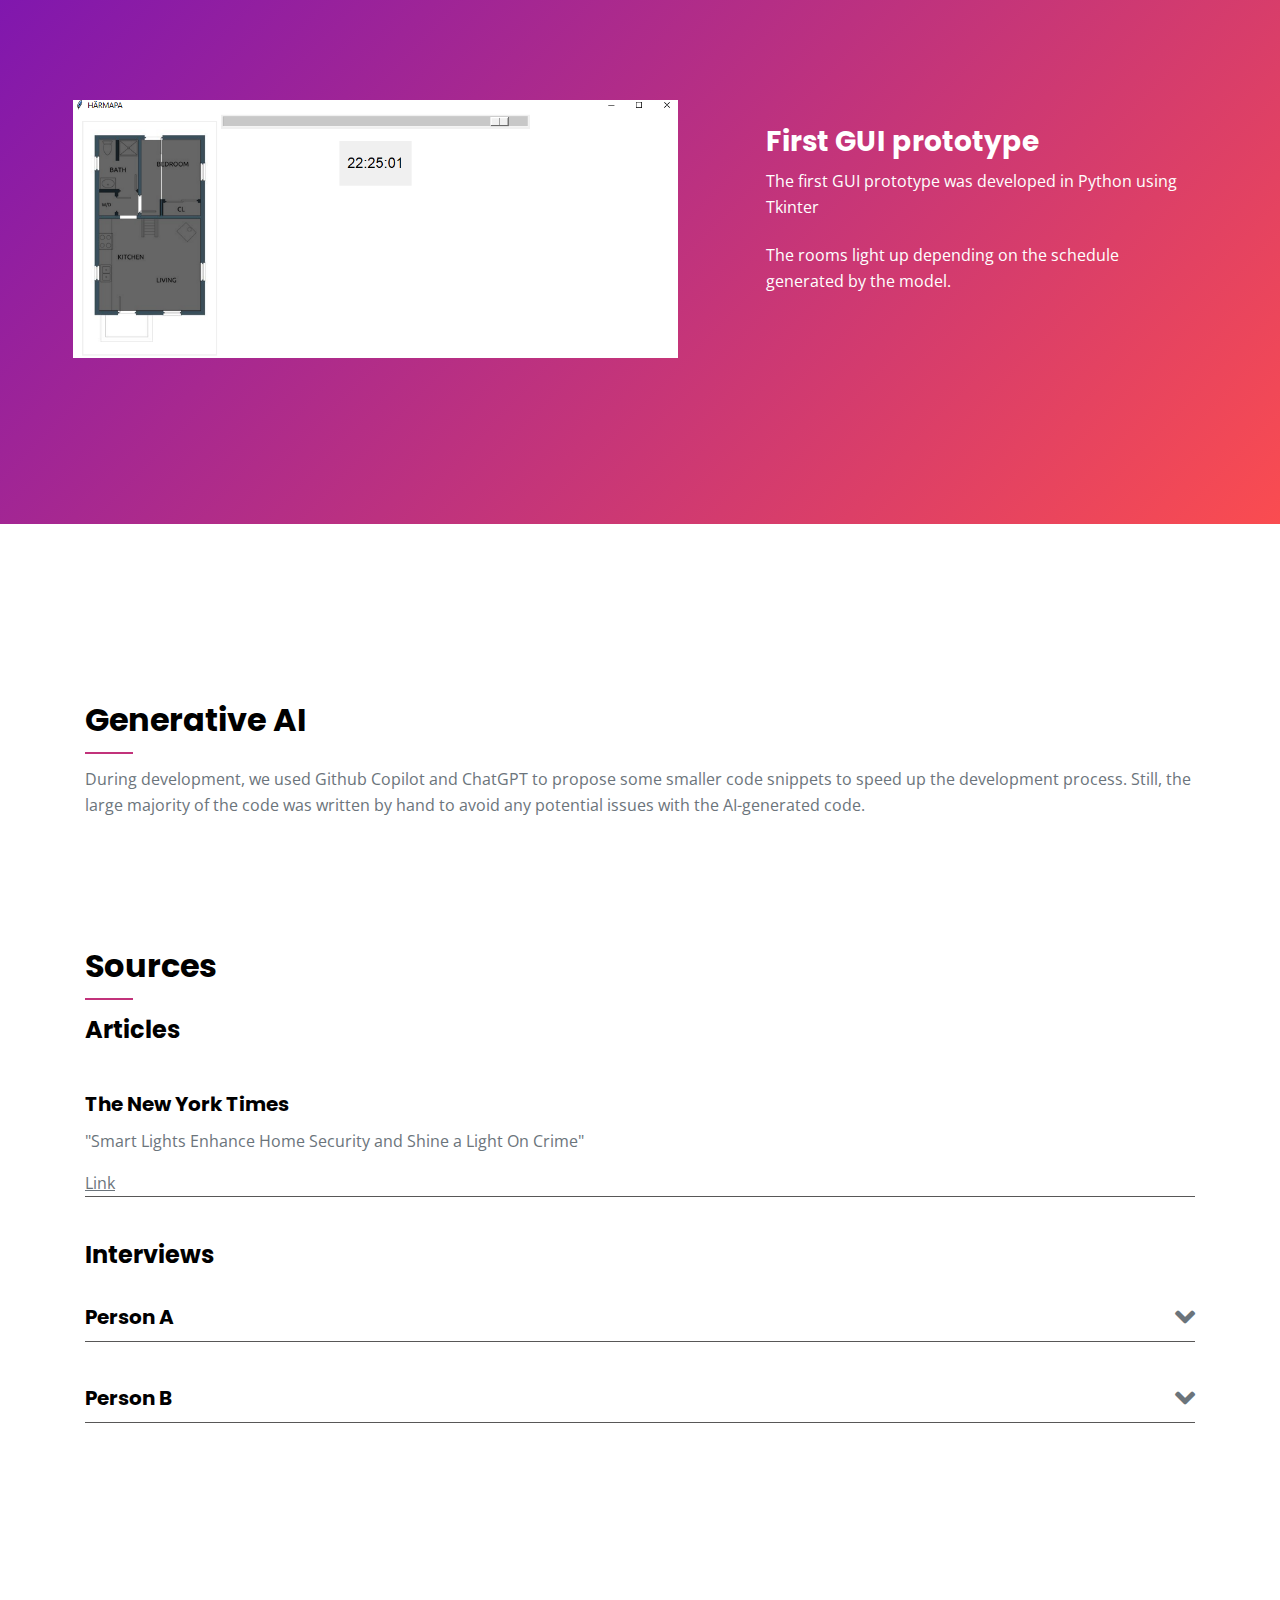
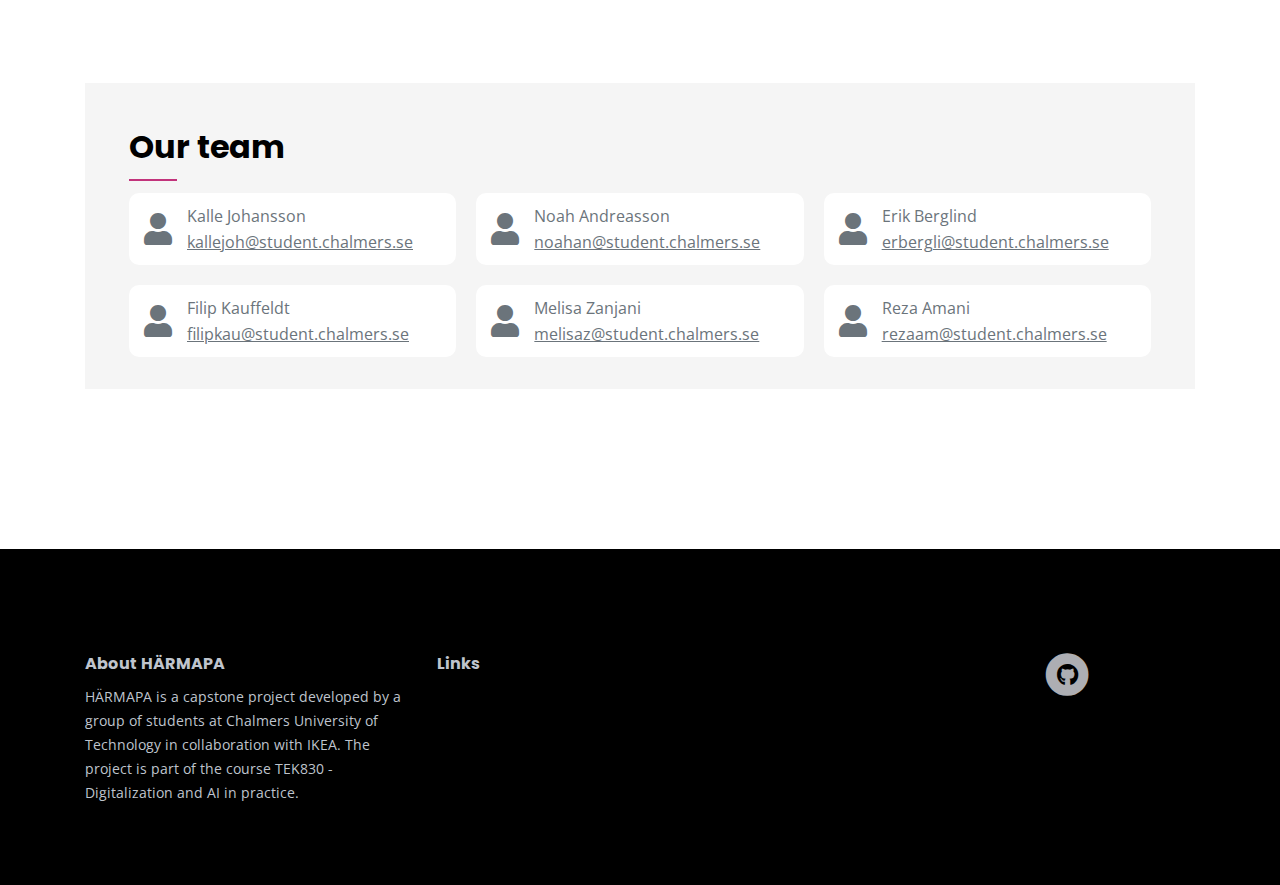
==== commit e9915a74: "Merge pull request #10 from TEK830-Group18/TEK830A-42-discuss-generative-ai" ====
--- a/index.html
+++ b/index.html
@@ -349,6 +349,16 @@
     </div>
 </div>
 
+<div id="generative-ai" class="basic-5">
+    <div class="container">
+        <h2>Generative AI</h2>
+        <hr class="hr-heading">
+        <p>
+            During development, we used Github Copilot and ChatGPT to propose some smaller code snippets to speed up the development process.
+            Still, the large majority of the code was written by hand to avoid any potential issues with the AI-generated code.
+        </p>
+    </div>
+</div>
 
 <div class="basic-6">
     <div class="container">
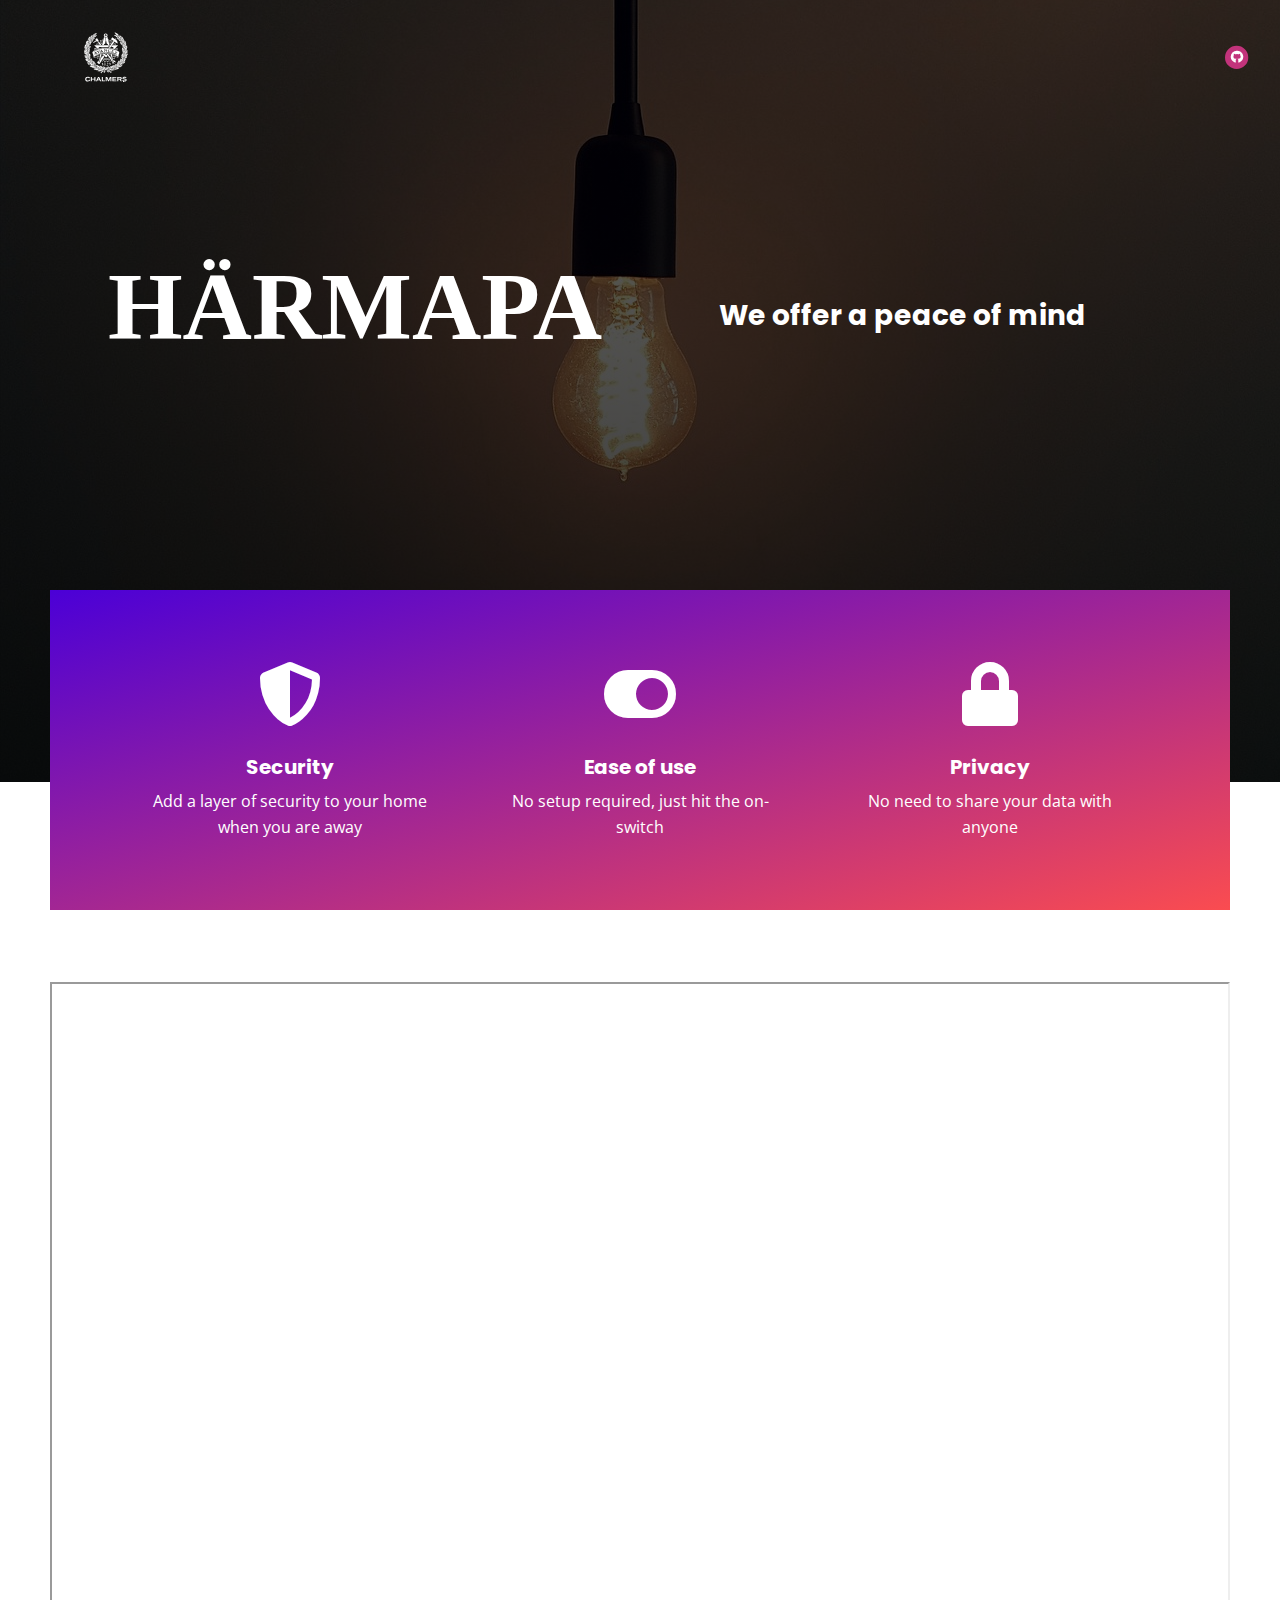
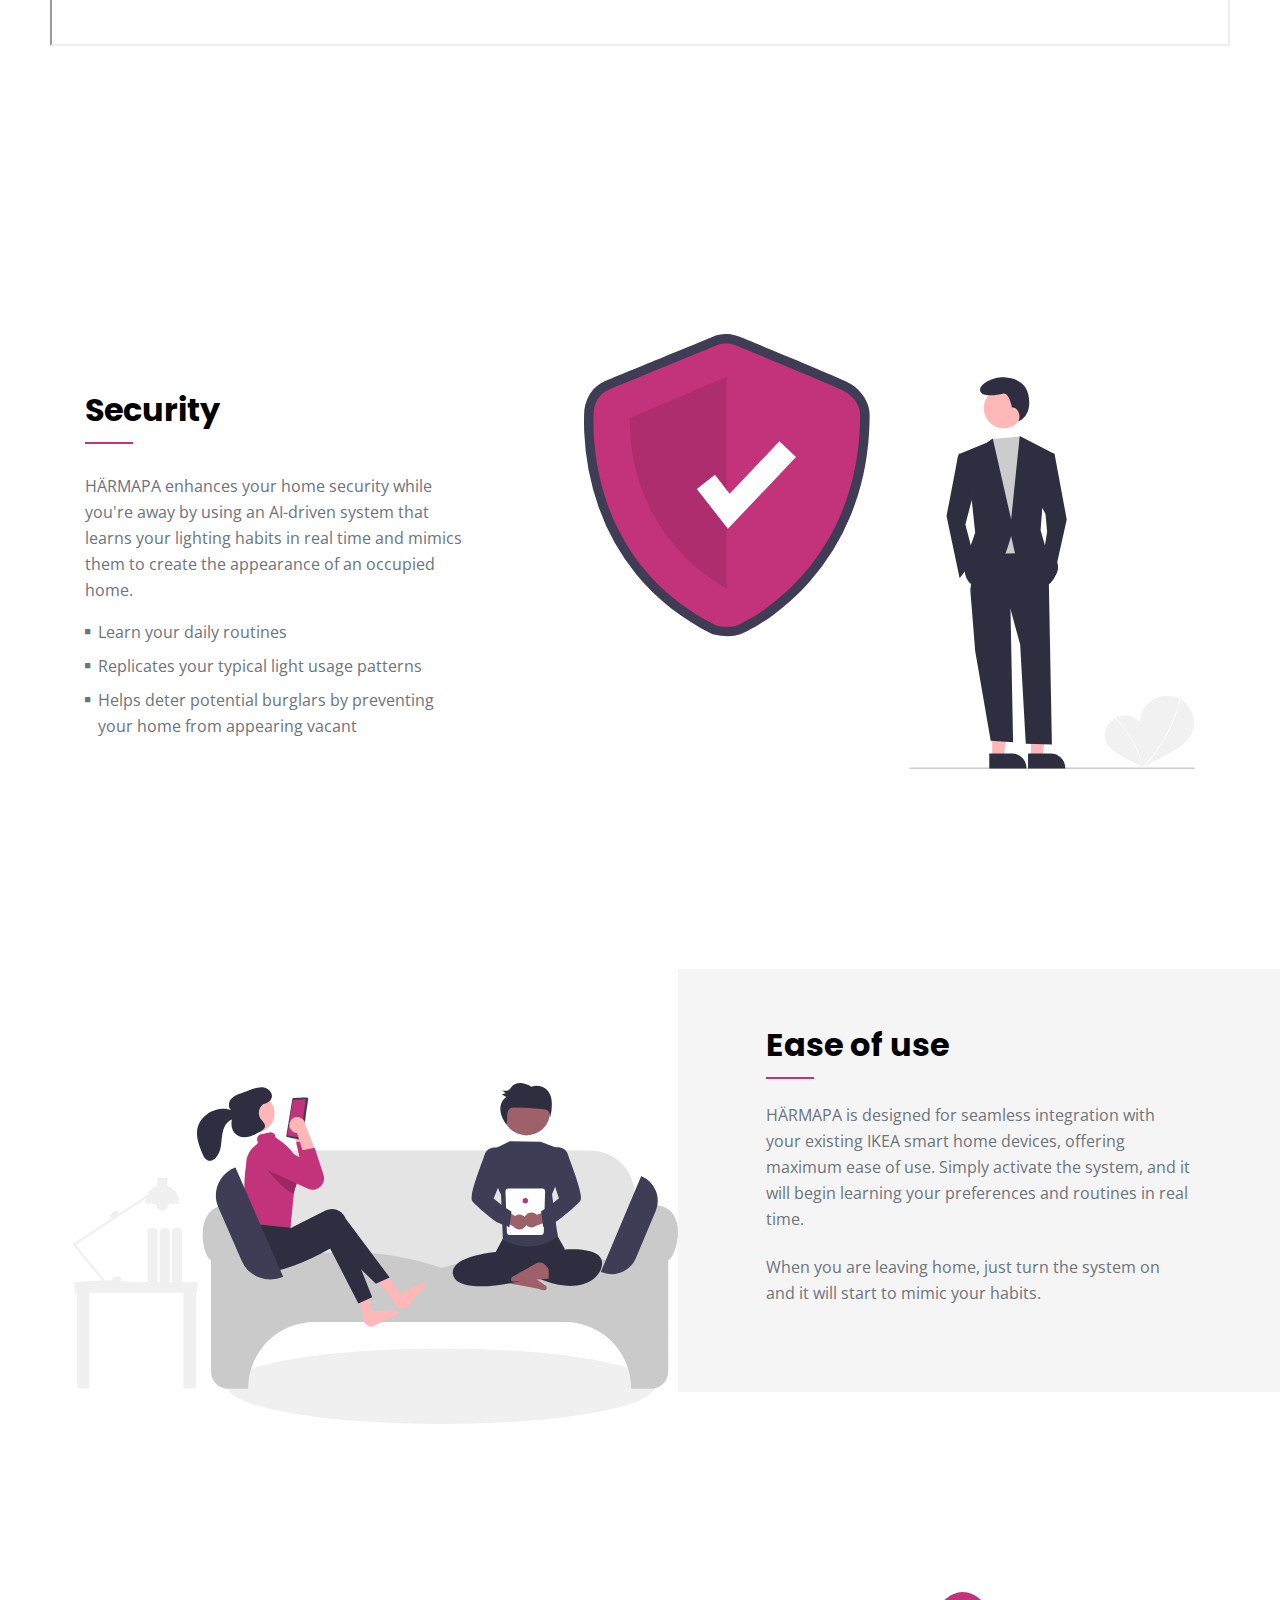
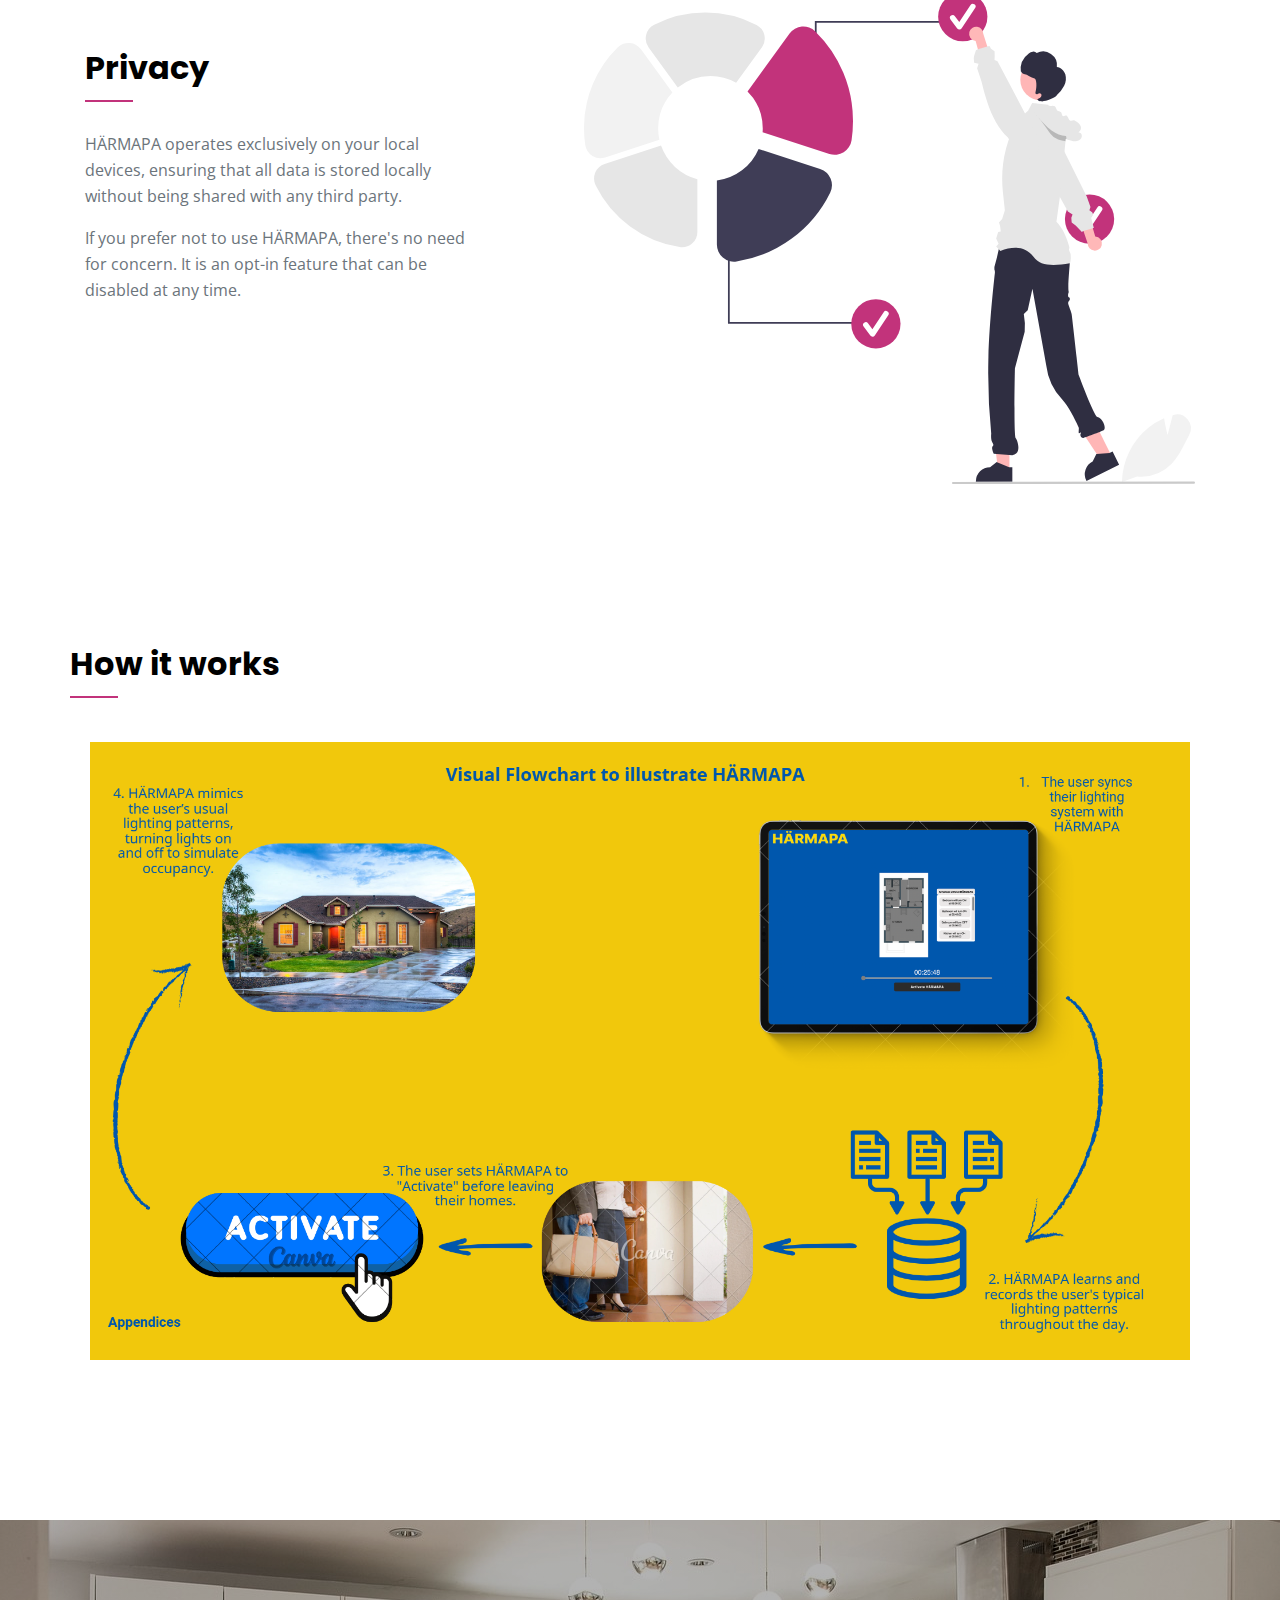
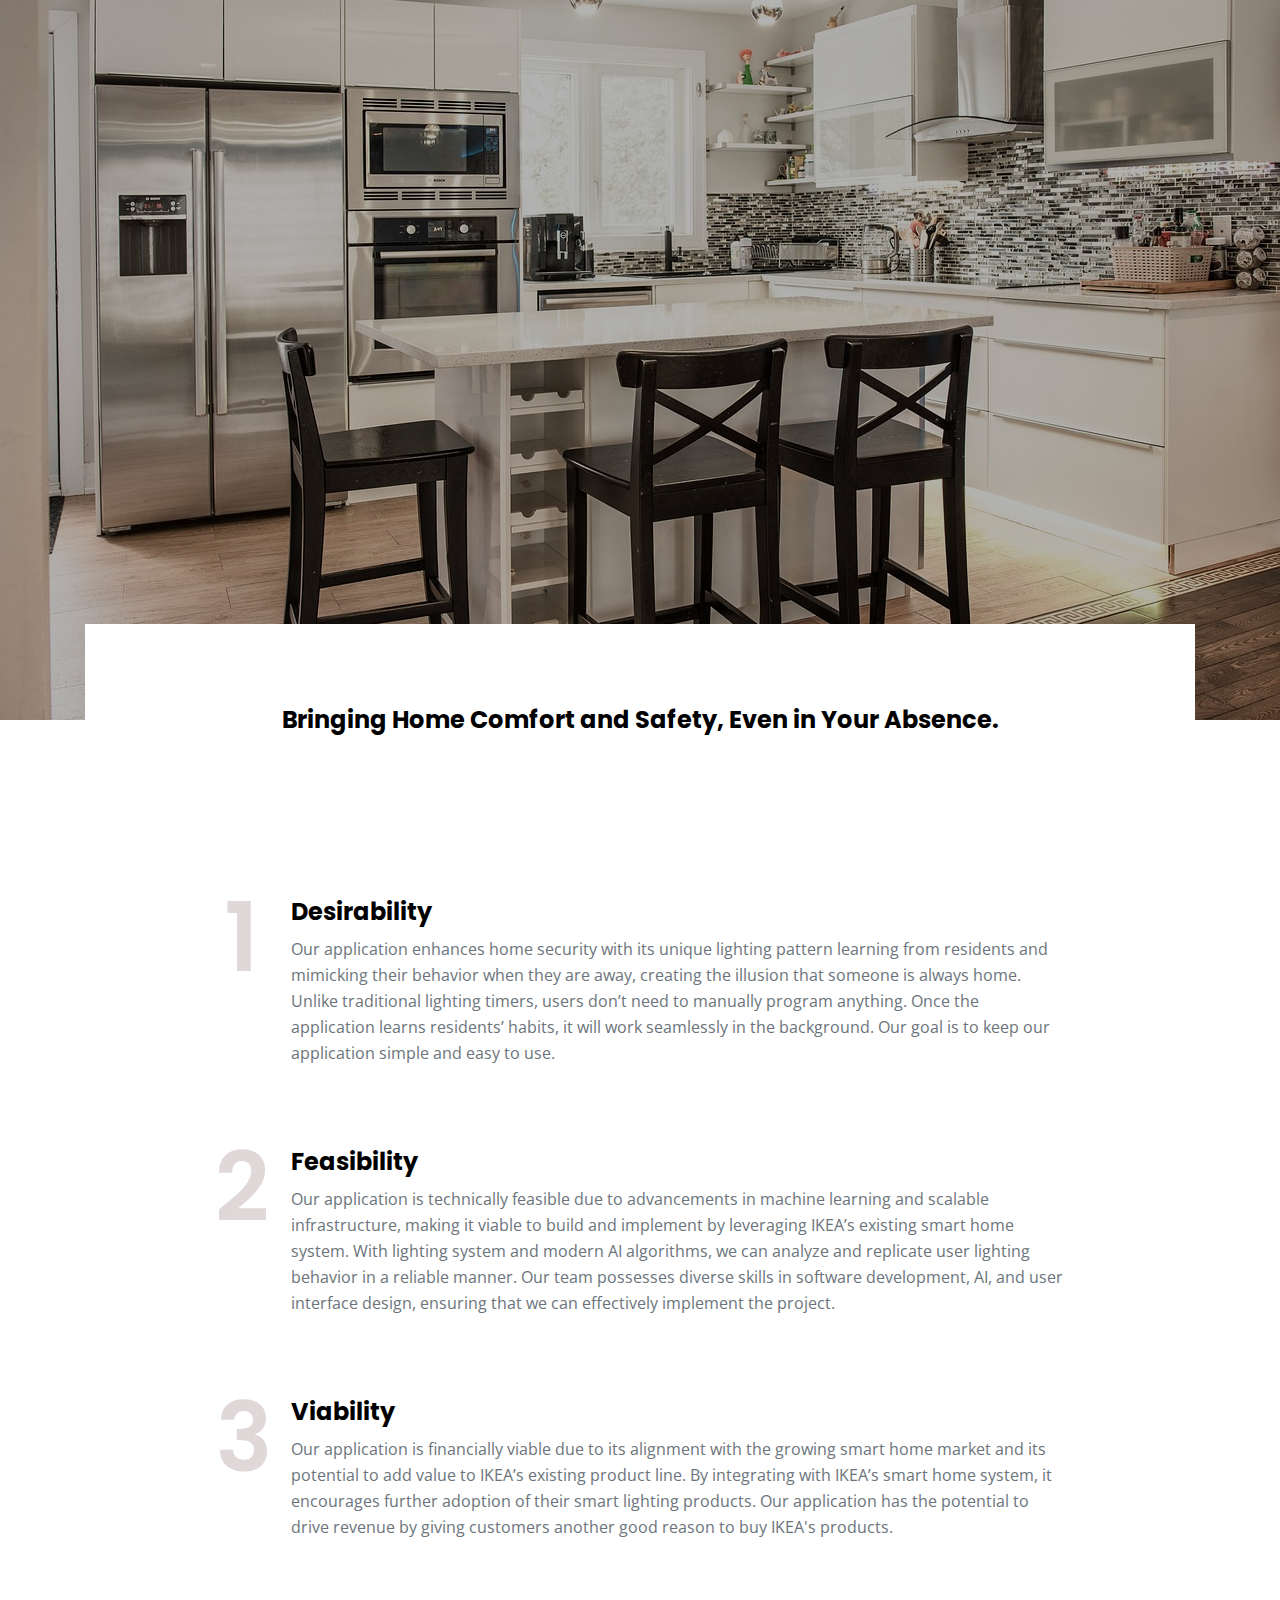
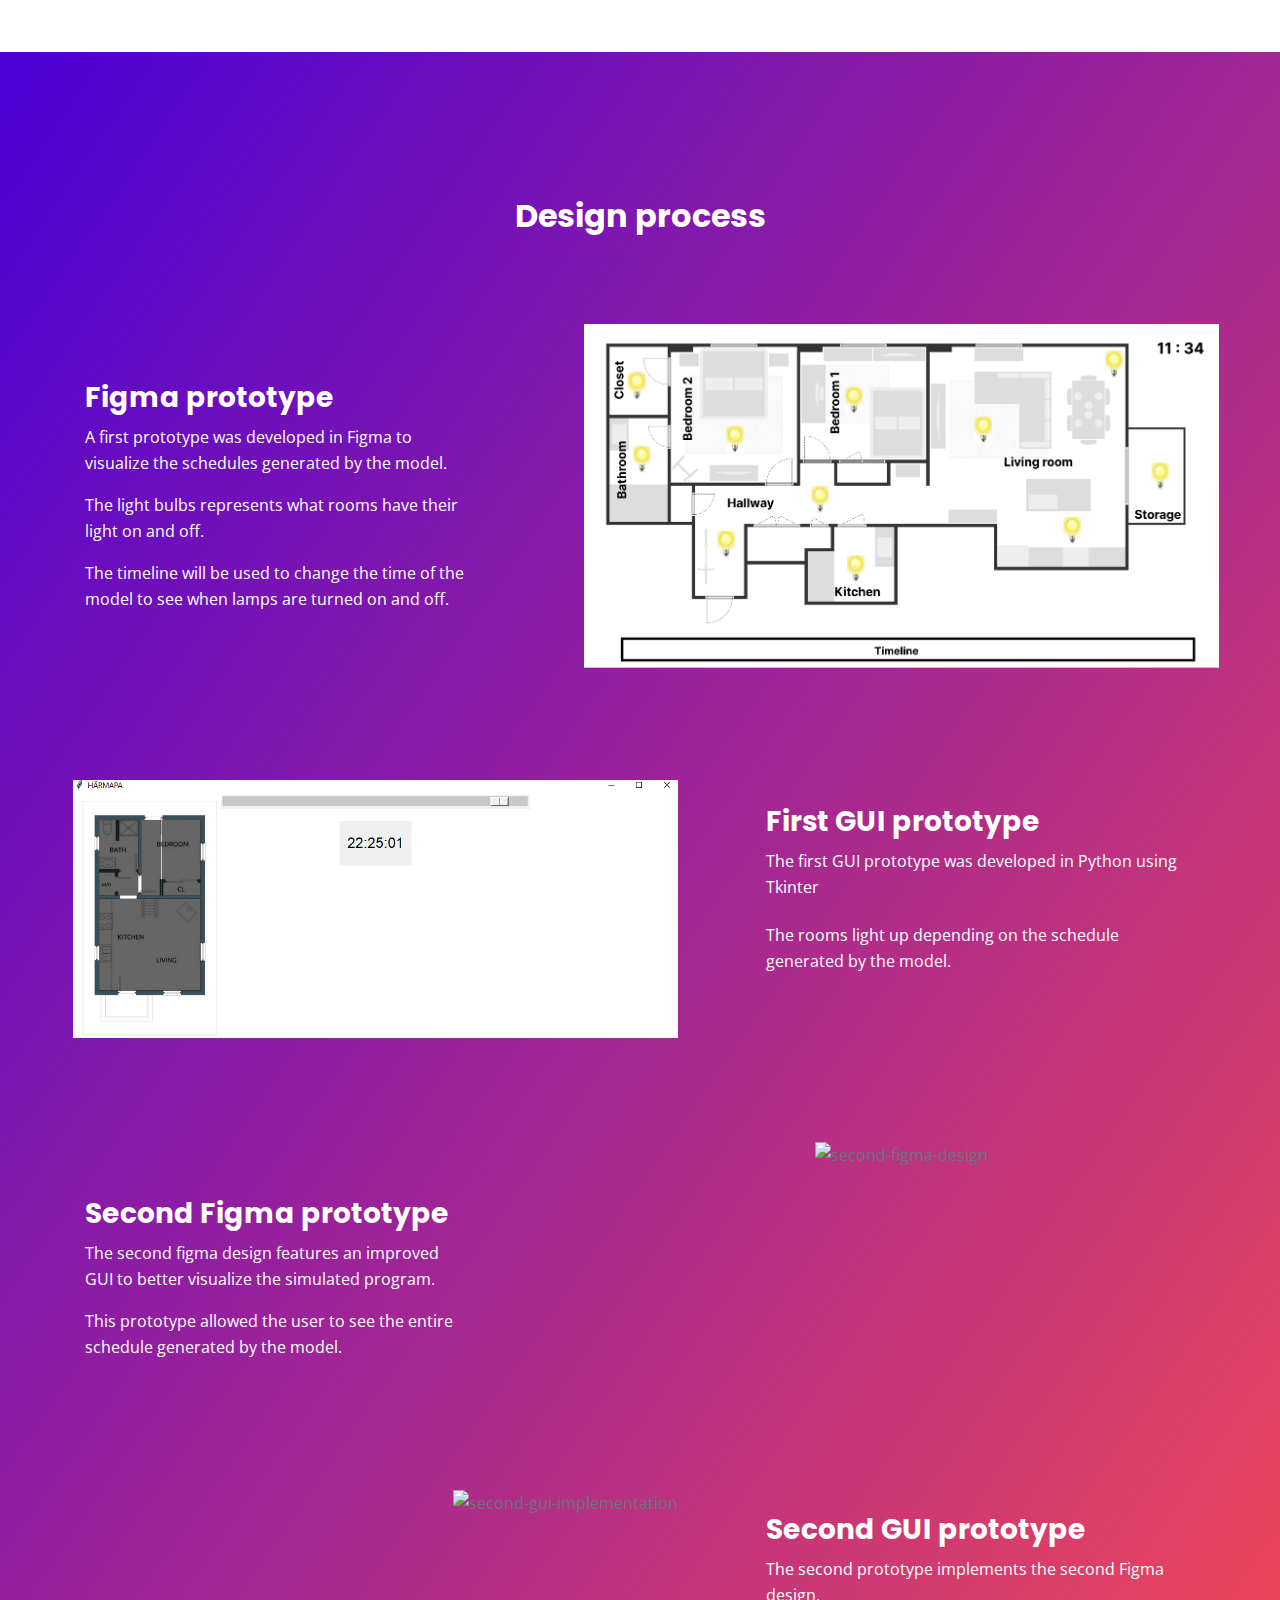
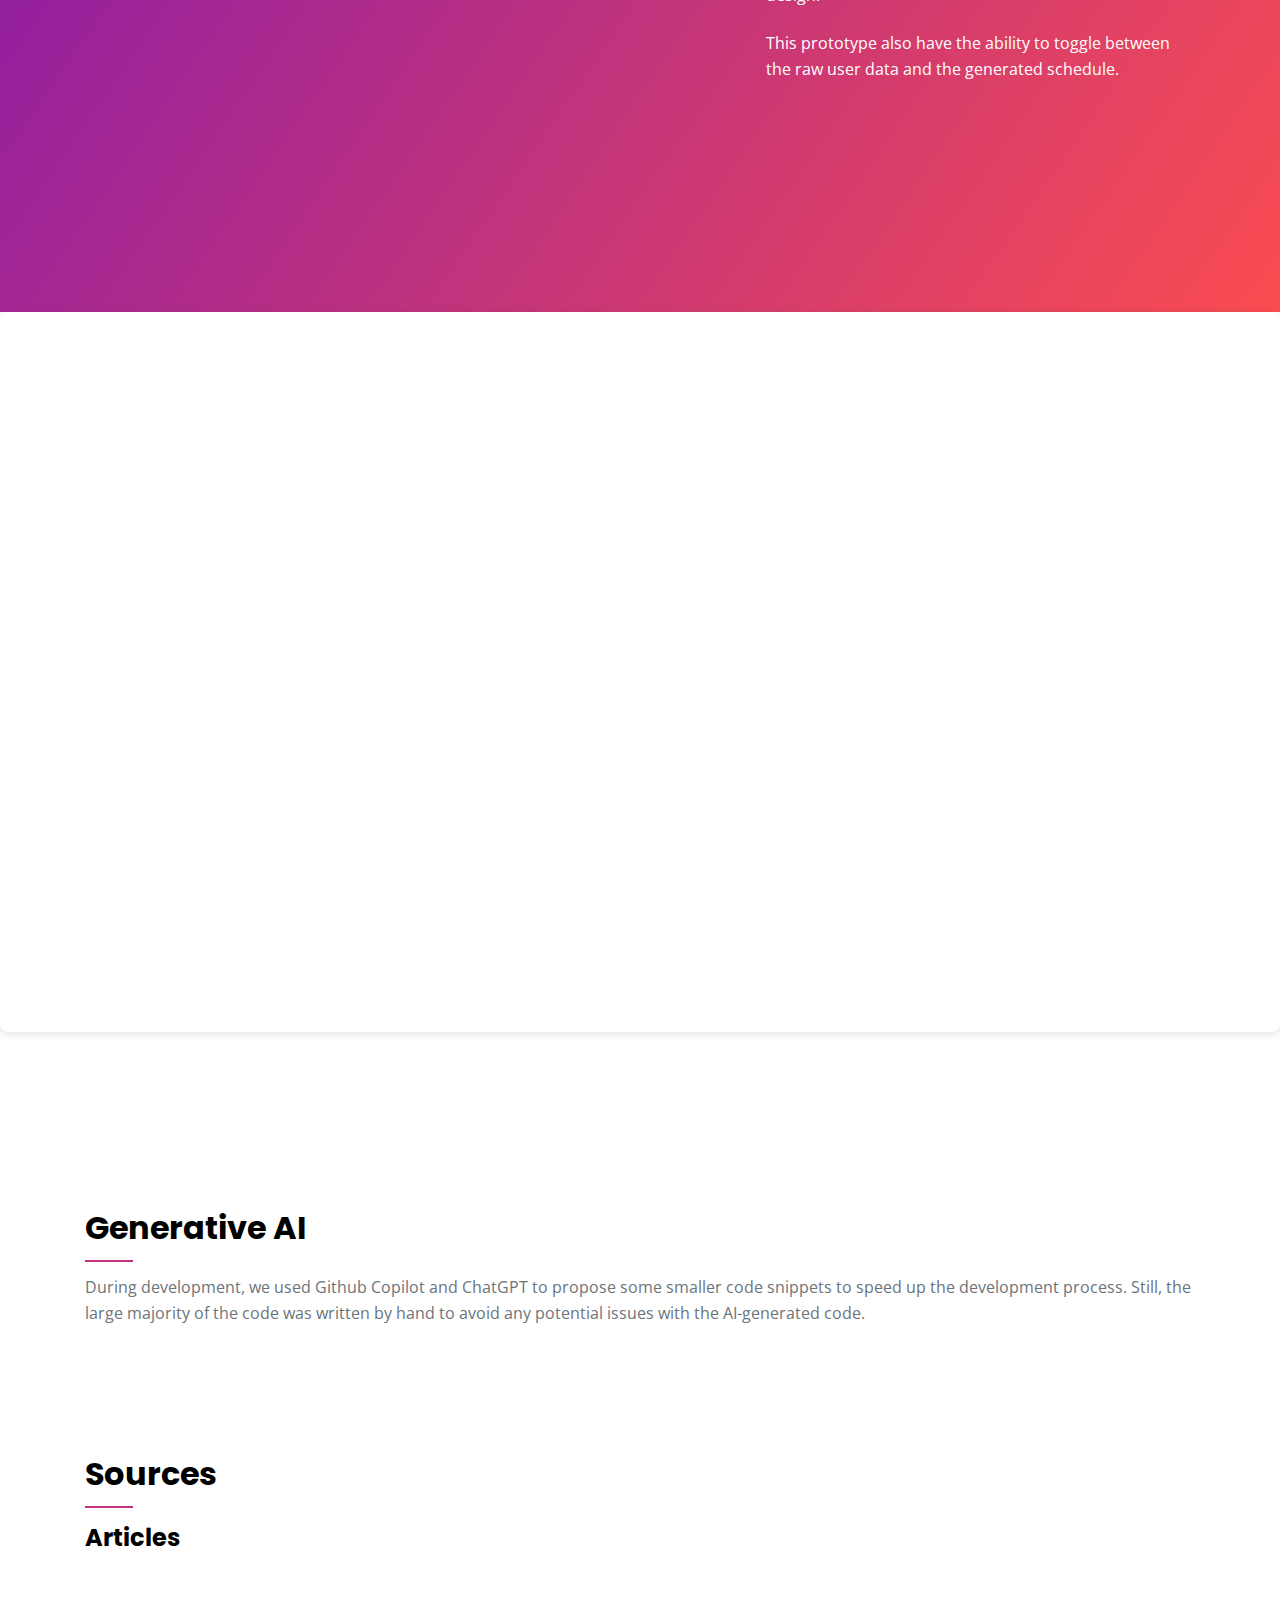
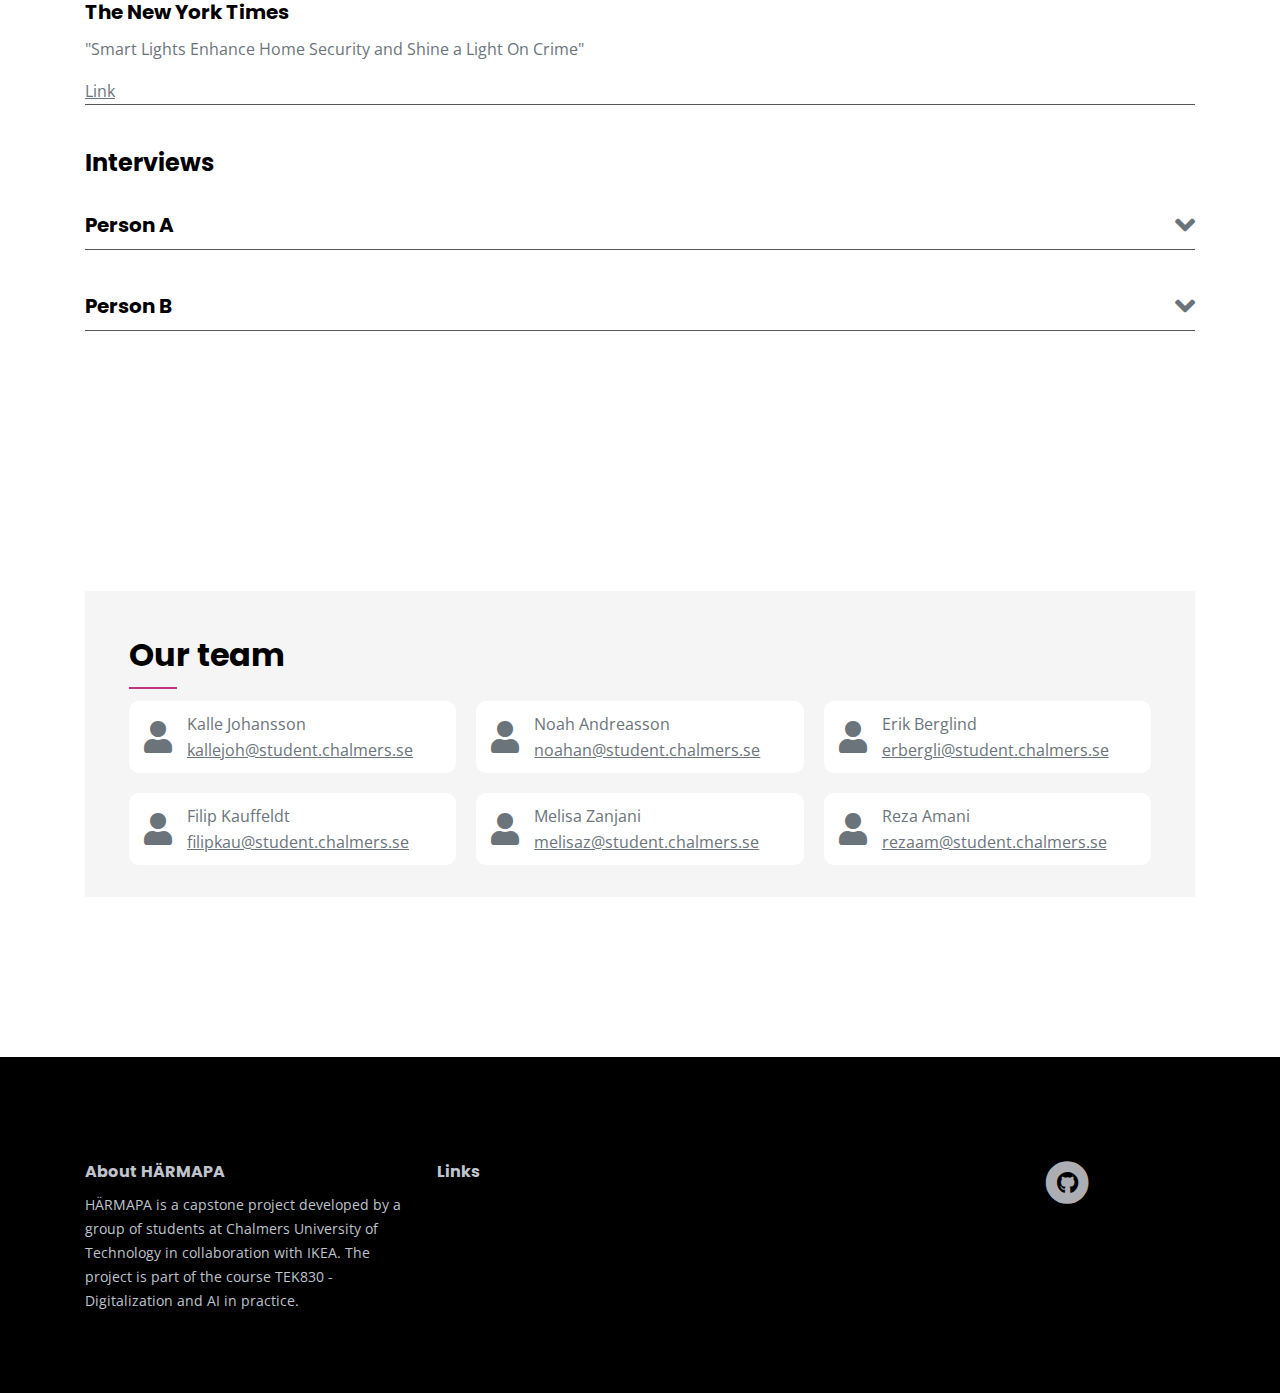
==== commit 7ac59f9d: "Add pitch video" ====
--- a/index.html
+++ b/index.html
@@ -137,6 +137,17 @@
     </header> <!-- end of header -->
     <!-- end of header -->
 
+    <div class="pitch-video-container">
+        <!-- <video class="pitch-video" controls poster="images/thumbnail.png">
+            <source src="https://youtu.be/BlJ1NHisXDI" type="video/mp4">
+            Your browser does not support the video tag.
+        </video> -->
+
+        <iframe class="pitch-video" 
+            src="https://www.youtube.com/embed/BlJ1NHisXDI" 
+            allowfullscreen>
+        </iframe>
+    </div>
 
     <div id="details" class="basic-1">
         <div class="container">
@@ -347,6 +358,48 @@
             </div>
         </div>
     </div>
+    <div class="basic-1">
+        <div class="container">
+            <div class="row">
+                <div class="col-lg-6 col-xl-5">
+                    <div class="text-container">
+                        <h3>Second Figma prototype</h3>
+                        <p>The second figma design features an improved GUI to better visualize the simulated program.</p>
+                        <p>This prototype allowed the user to see the entire schedule generated by the model.</p>
+                    </div>
+                </div>
+                <div class="col-lg-6 col-xl-7">
+                    <div class="image-container">
+                        <img class="img-fluid" src="images/second-figma-design.png" alt="second-figma-design">
+                    </div>
+                </div>
+            </div>
+        </div>
+    </div>
+    <div class="basic-2">
+        <div class="container-fluid">
+            <div class="row">
+                <div class="image-area">
+                    <div class="image-container">
+                        <img class="img-fluid" src="images/second-gui-implementation.png" alt="second-gui-implementation">
+                    </div>
+                </div>
+                <div class="text-area">
+                    <div class="text-container">
+                        <h3>Second GUI prototype</h3>
+                        <p>The second prototype implements the second Figma design.</p>
+                        <p>This prototype also have the ability to toggle between the raw user data and the generated schedule.</p>
+                    </div>
+                </div>
+            </div>
+        </div>
+    </div>
+</div>
+
+<div class="presentation-container">
+  <iframe loading="lazy"
+    src="https://www.canva.com/design/DAGUMSp6K-E/5GTHnYEaT1VQAGTK9QplsQ/view?embed" allowfullscreen="allowfullscreen" allow="fullscreen">
+  </iframe>
 </div>
 
 <div id="generative-ai" class="basic-5">
--- a/css/styles.css
+++ b/css/styles.css
@@ -451,7 +451,7 @@
 
 .offcanvas-collapse {
 	position: fixed;
-	top: 3.25rem; /* adjusts the height between the top of the page and the offcanvas menu */
+	top: 3.25rem;
 	bottom: 0;
 	left: 100%;
 	width: 100%;
@@ -643,6 +643,20 @@
 	color: #ffffff;
 }
 
+/*********************/
+/*    Pitch Video    */
+/*********************/
+.pitch-video-container {
+	width: 100%;
+	display: flex;
+}
+
+.pitch-video {
+	margin: 200px auto 0 auto;
+	width: 1180px;
+	cursor: pointer;
+	aspect-ratio: 16 / 9;
+}
 
 /*********************/
 /*     Details 1     */
@@ -1087,7 +1101,37 @@
 }
 
 .design-process .basic-1 {
-	padding-top: 9rem;
+	padding: 5rem 0;
+}
+
+/******************/
+/*     Presentation    */
+/******************/
+
+.presentation-container {
+	position: relative; 
+	width: 100%; 
+	height: auto; 
+	padding-top: 56.2500%;
+	padding-bottom: 0; 
+	box-shadow: 0 2px 8px 0 rgba(63,69,81,0.16); 
+	/* margin-top: 1.6em; margin-bottom: 0.9em;  */
+	overflow: hidden;
+	border-radius: 8px; 
+	will-change: transform;
+	display: block;
+}
+
+.presentation-container iframe {
+	position: absolute;
+	width: 75%;
+	height: 75%;
+	top: 50%;
+	left: 50%;
+	transform: translate(-50%, -50%);
+	border: none;
+	padding: 0;
+	margin: 0;
 }
 
 /******************/
@@ -1829,6 +1873,10 @@
 		grid-template-rows: repeat(3, auto);
 	}
 
+	.pitch-video, .demo-img {
+		width: 970px;
+	}
+
 	.demo-img {
 		width: 900px;
 	}	
@@ -1842,6 +1890,10 @@
 	.team-card-container {
 		grid-template-columns: repeat(1, 1fr);
 		grid-template-rows: repeat(6, auto);
+	}
+
+	.pitch-video, .demo-img {
+		width: 100%;
 	}
 
 	.demo-img {
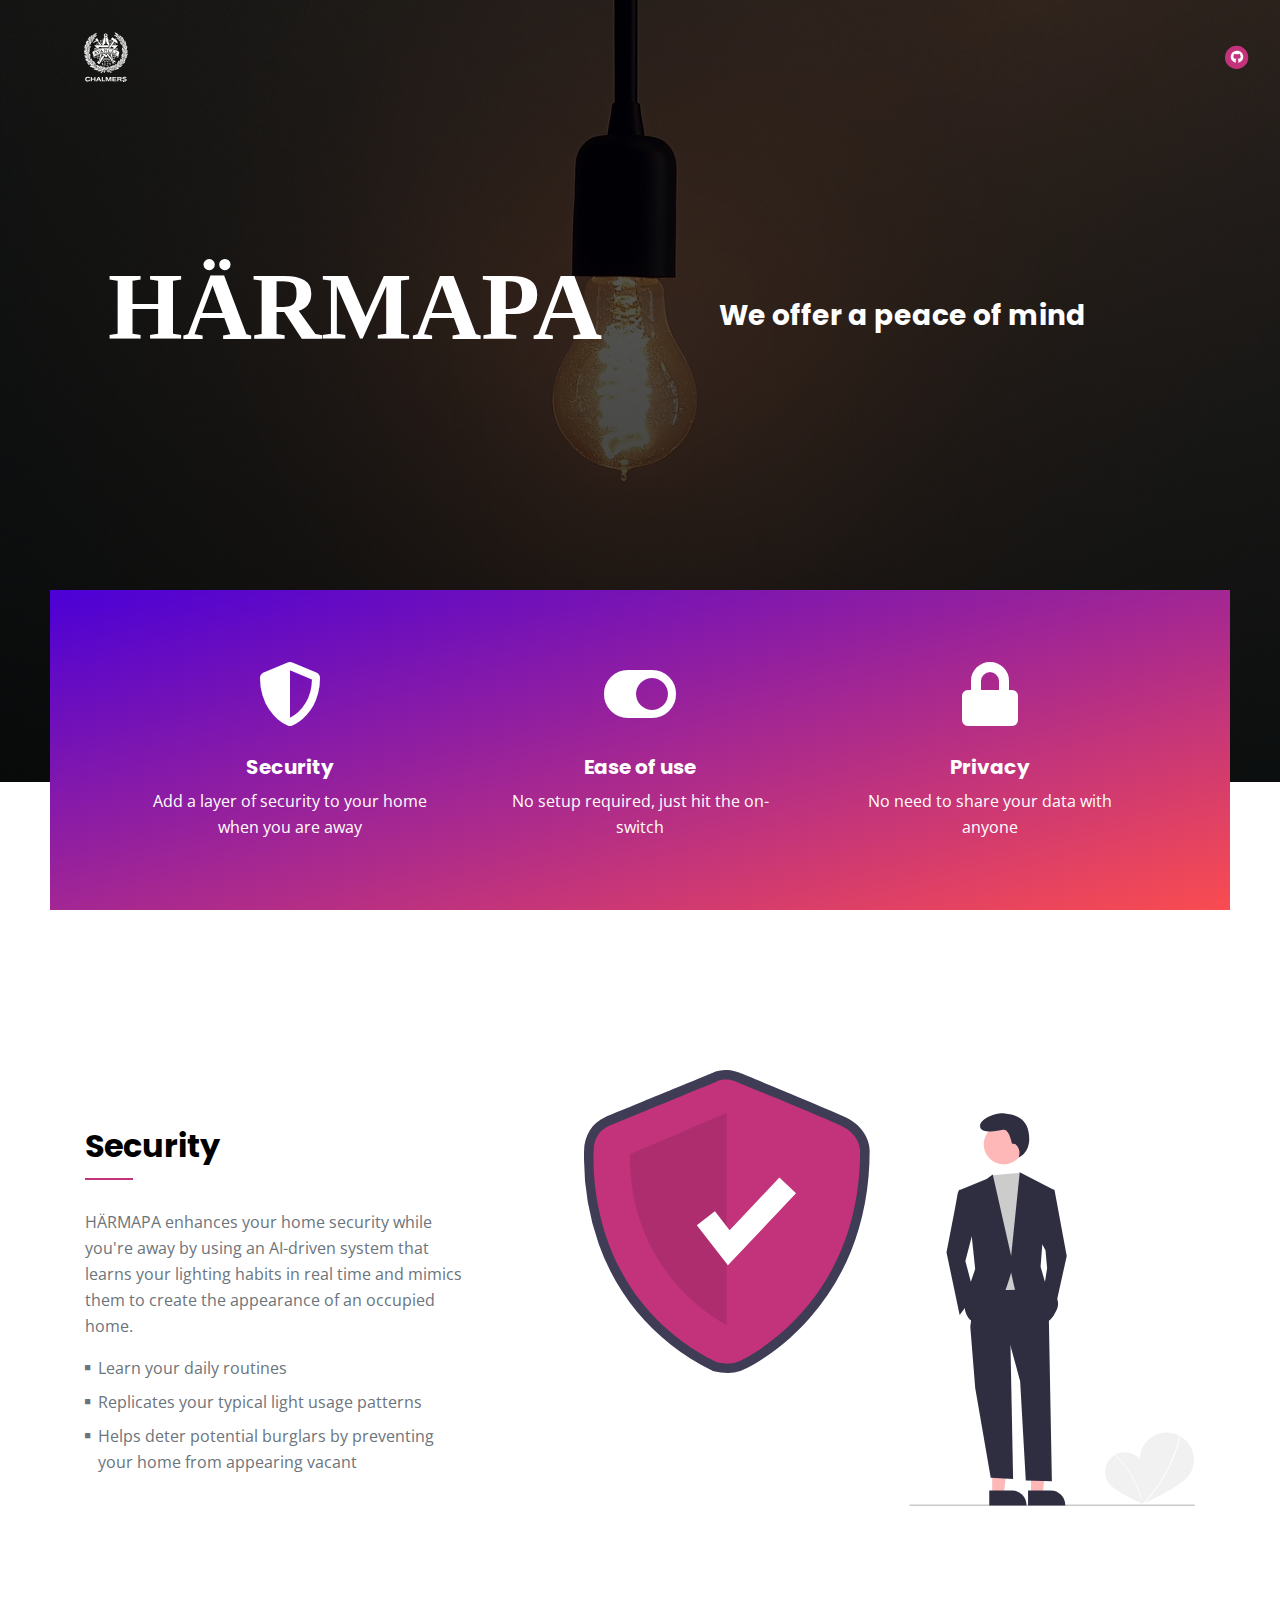
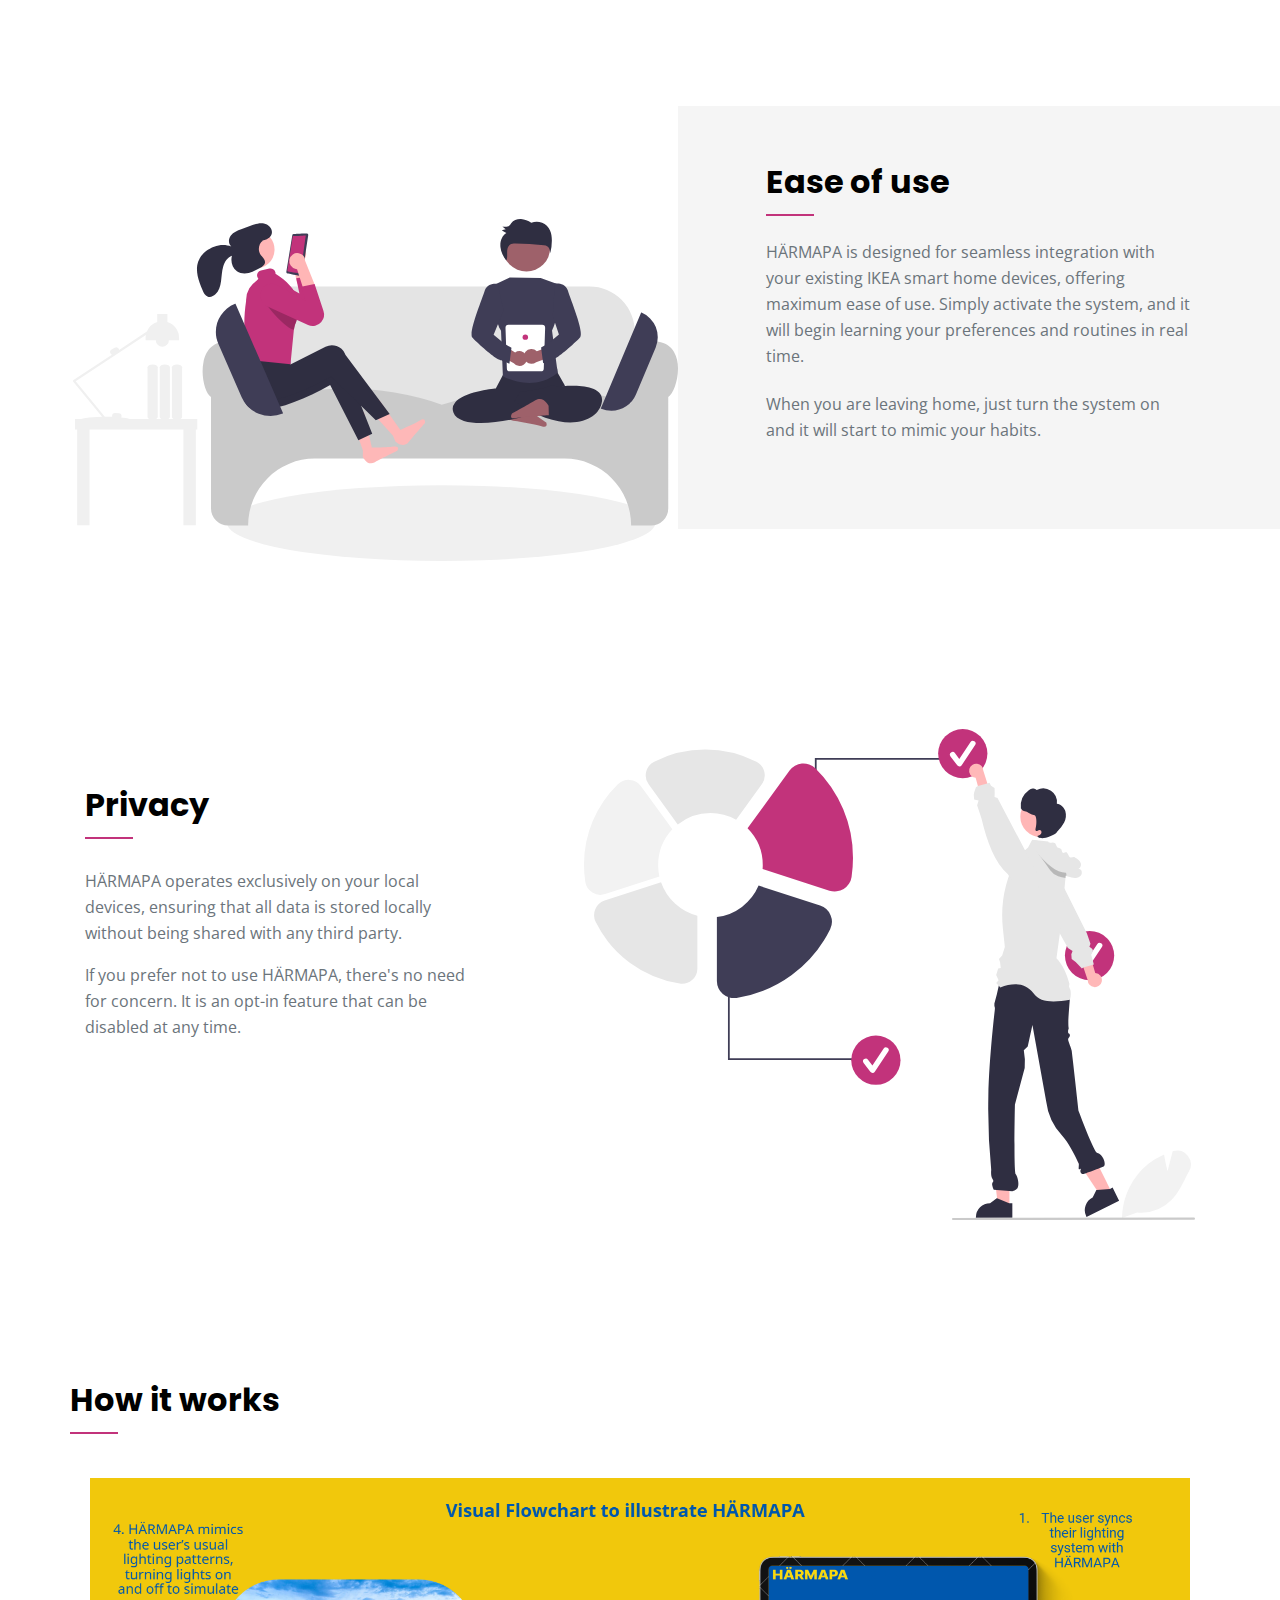
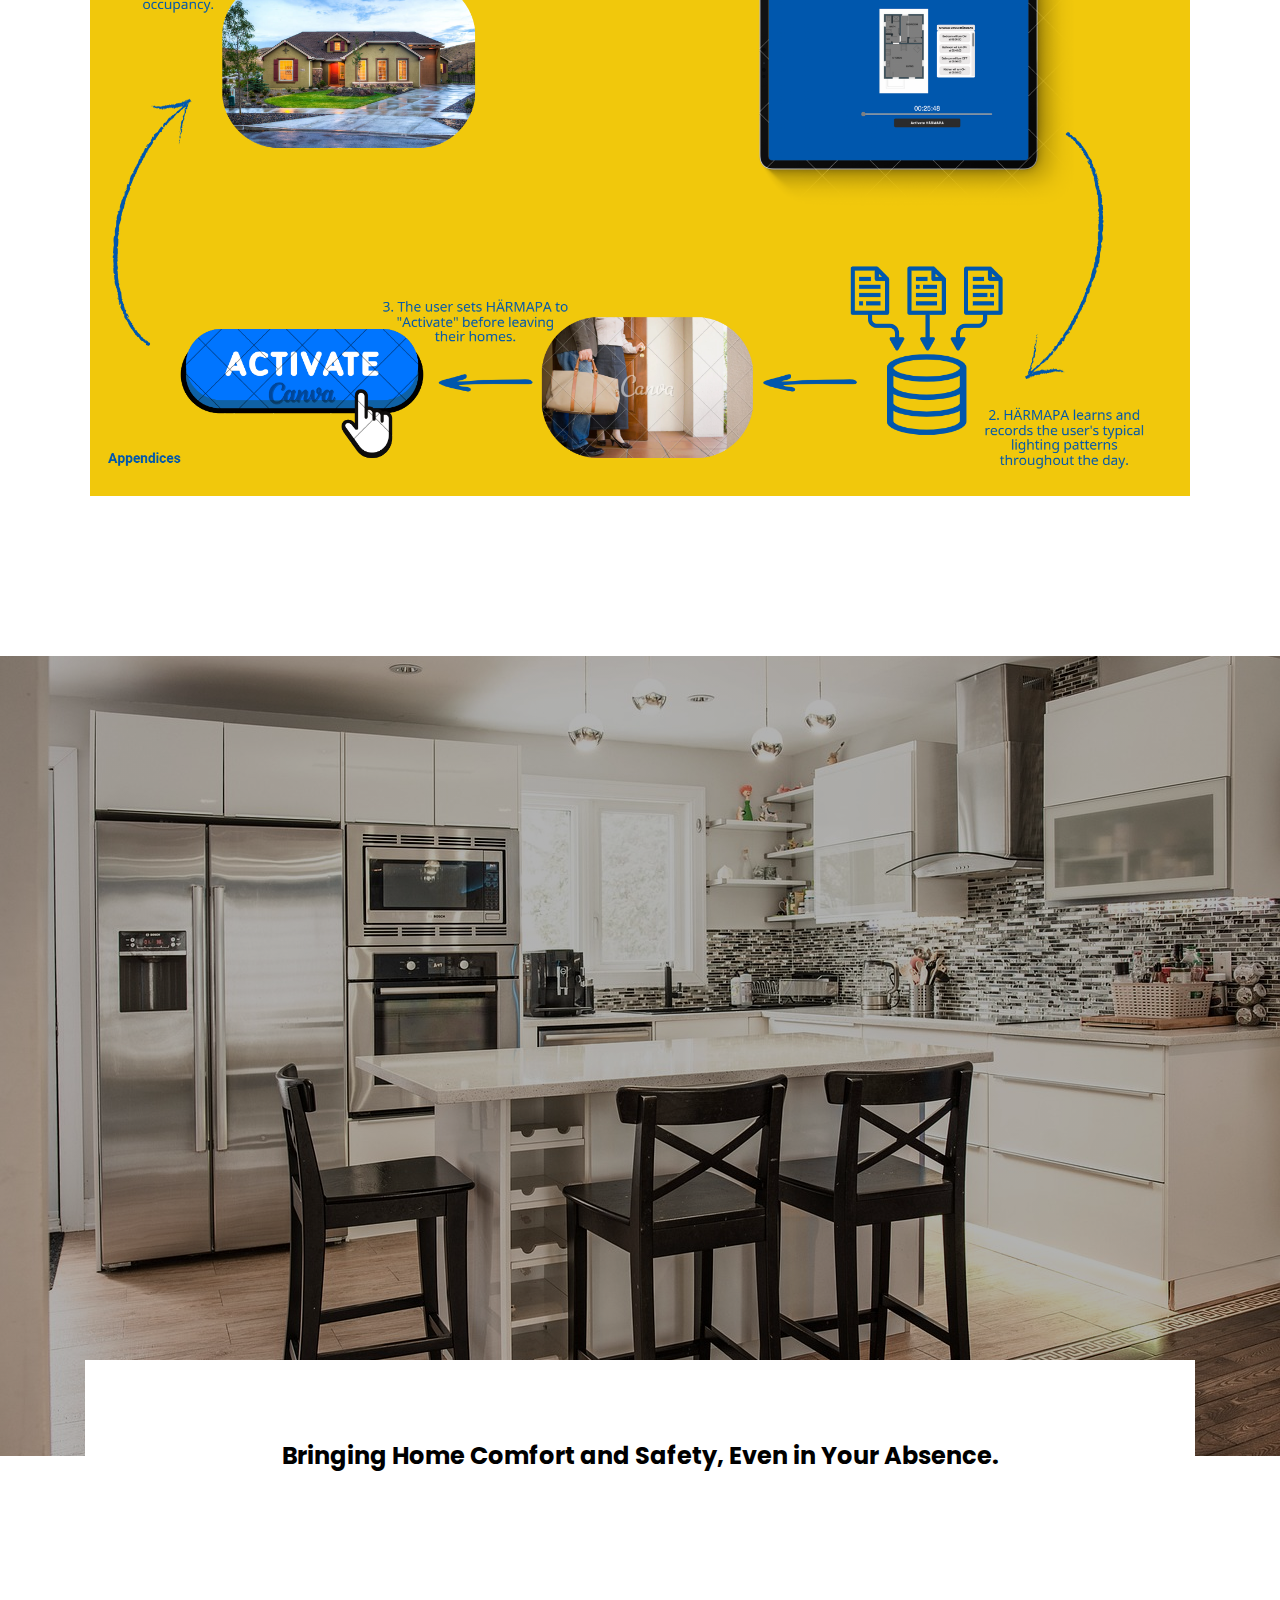
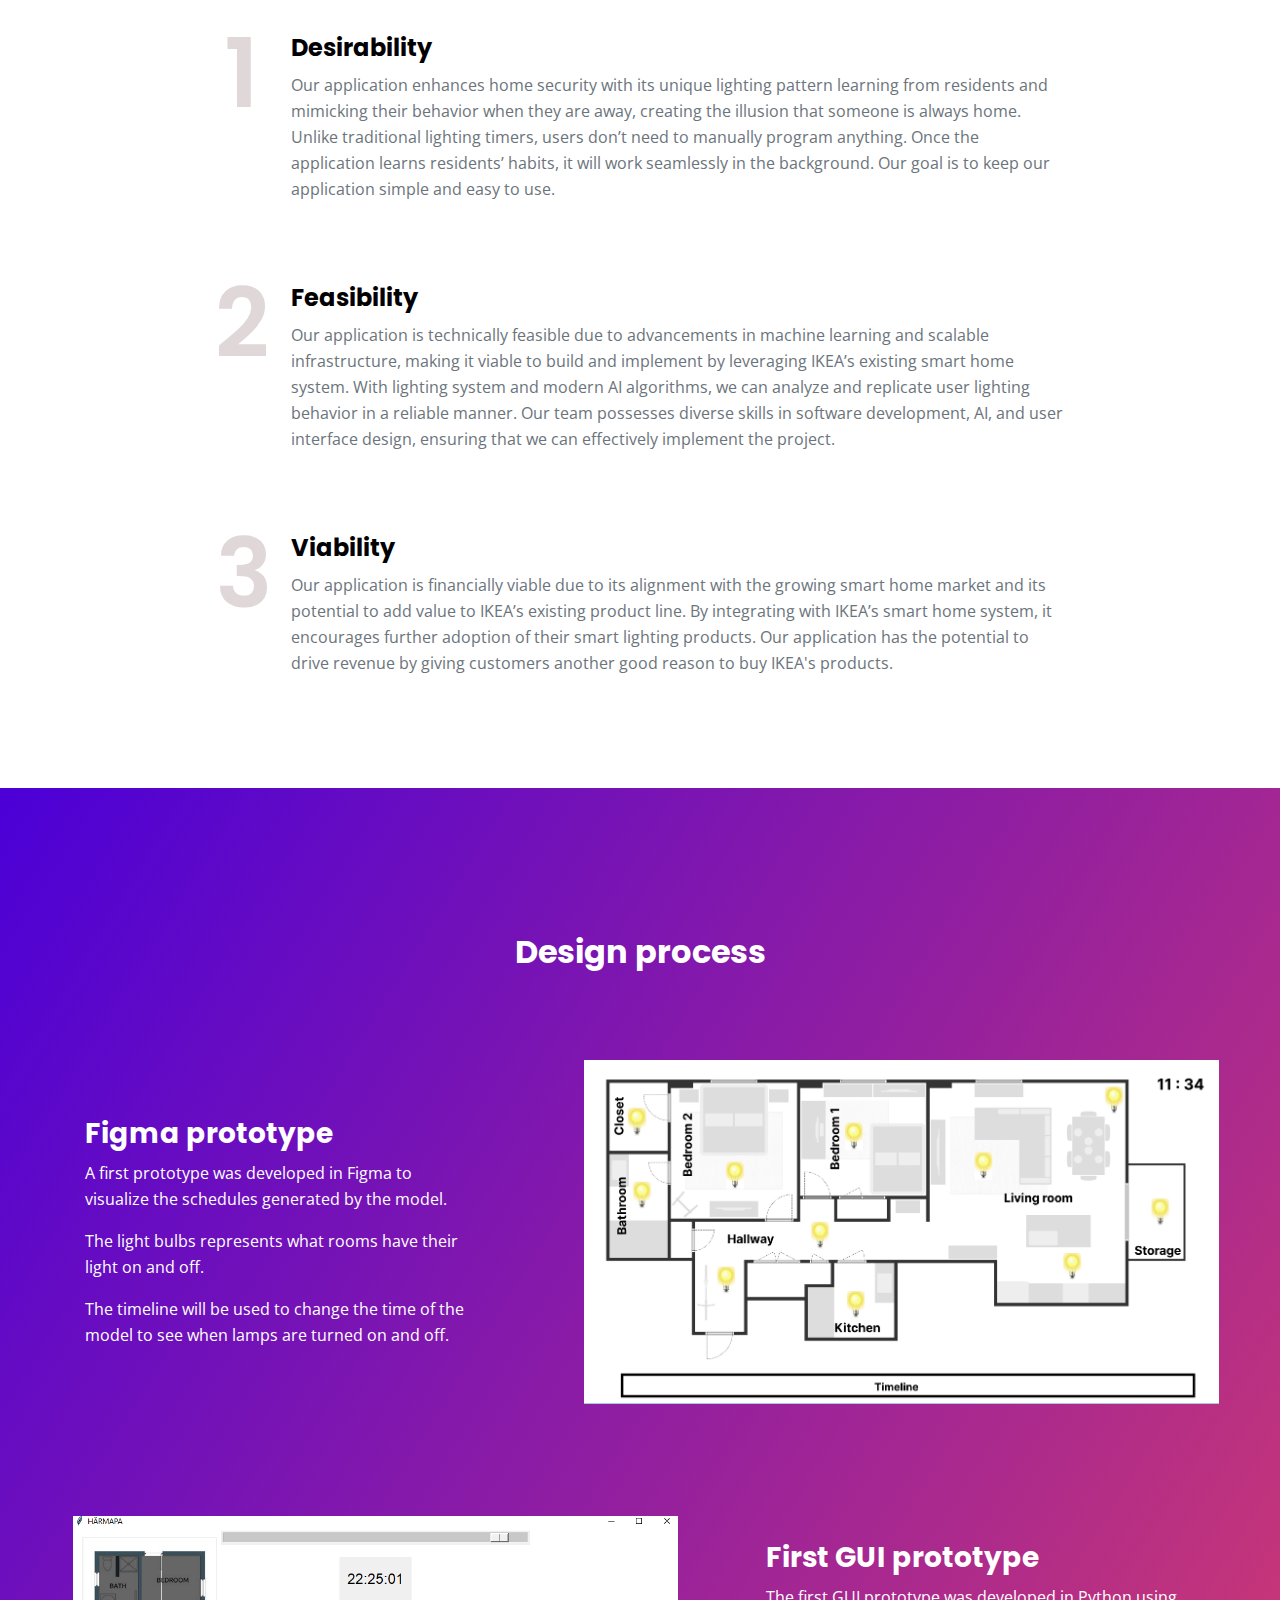
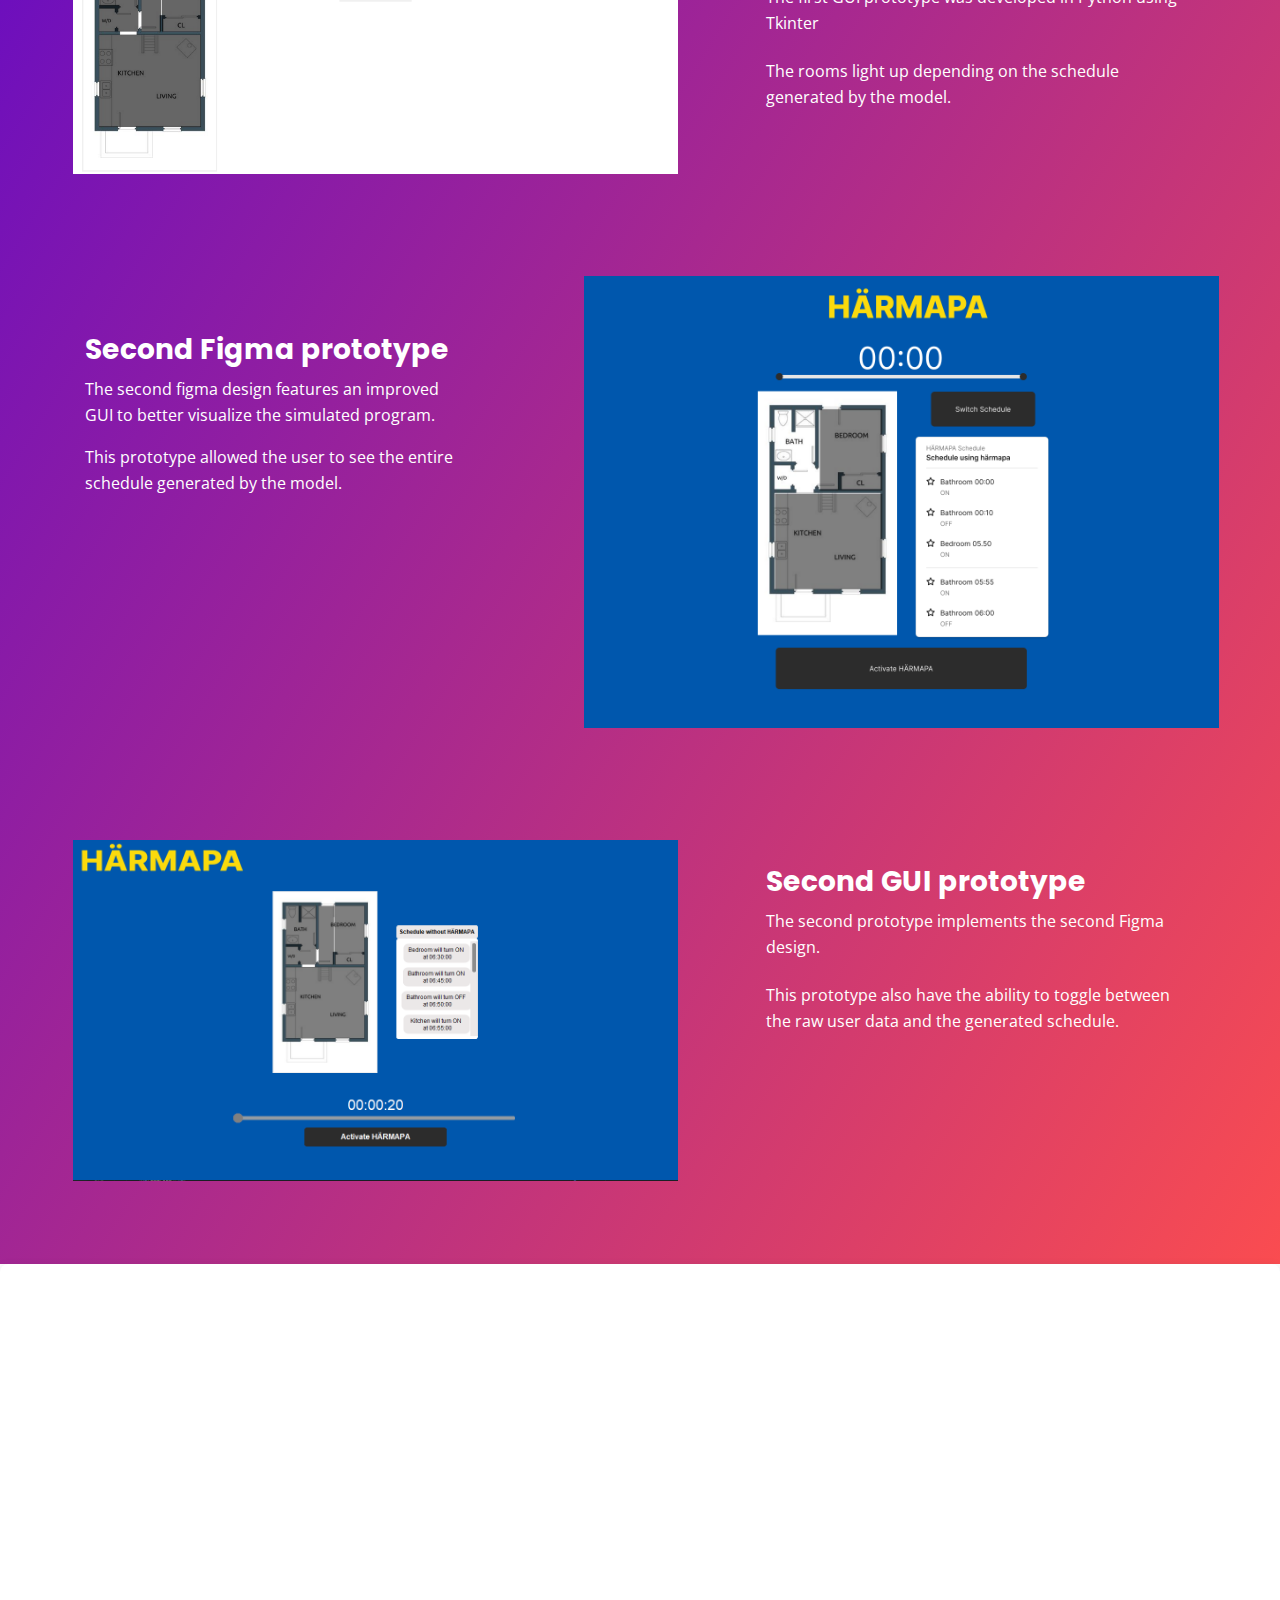
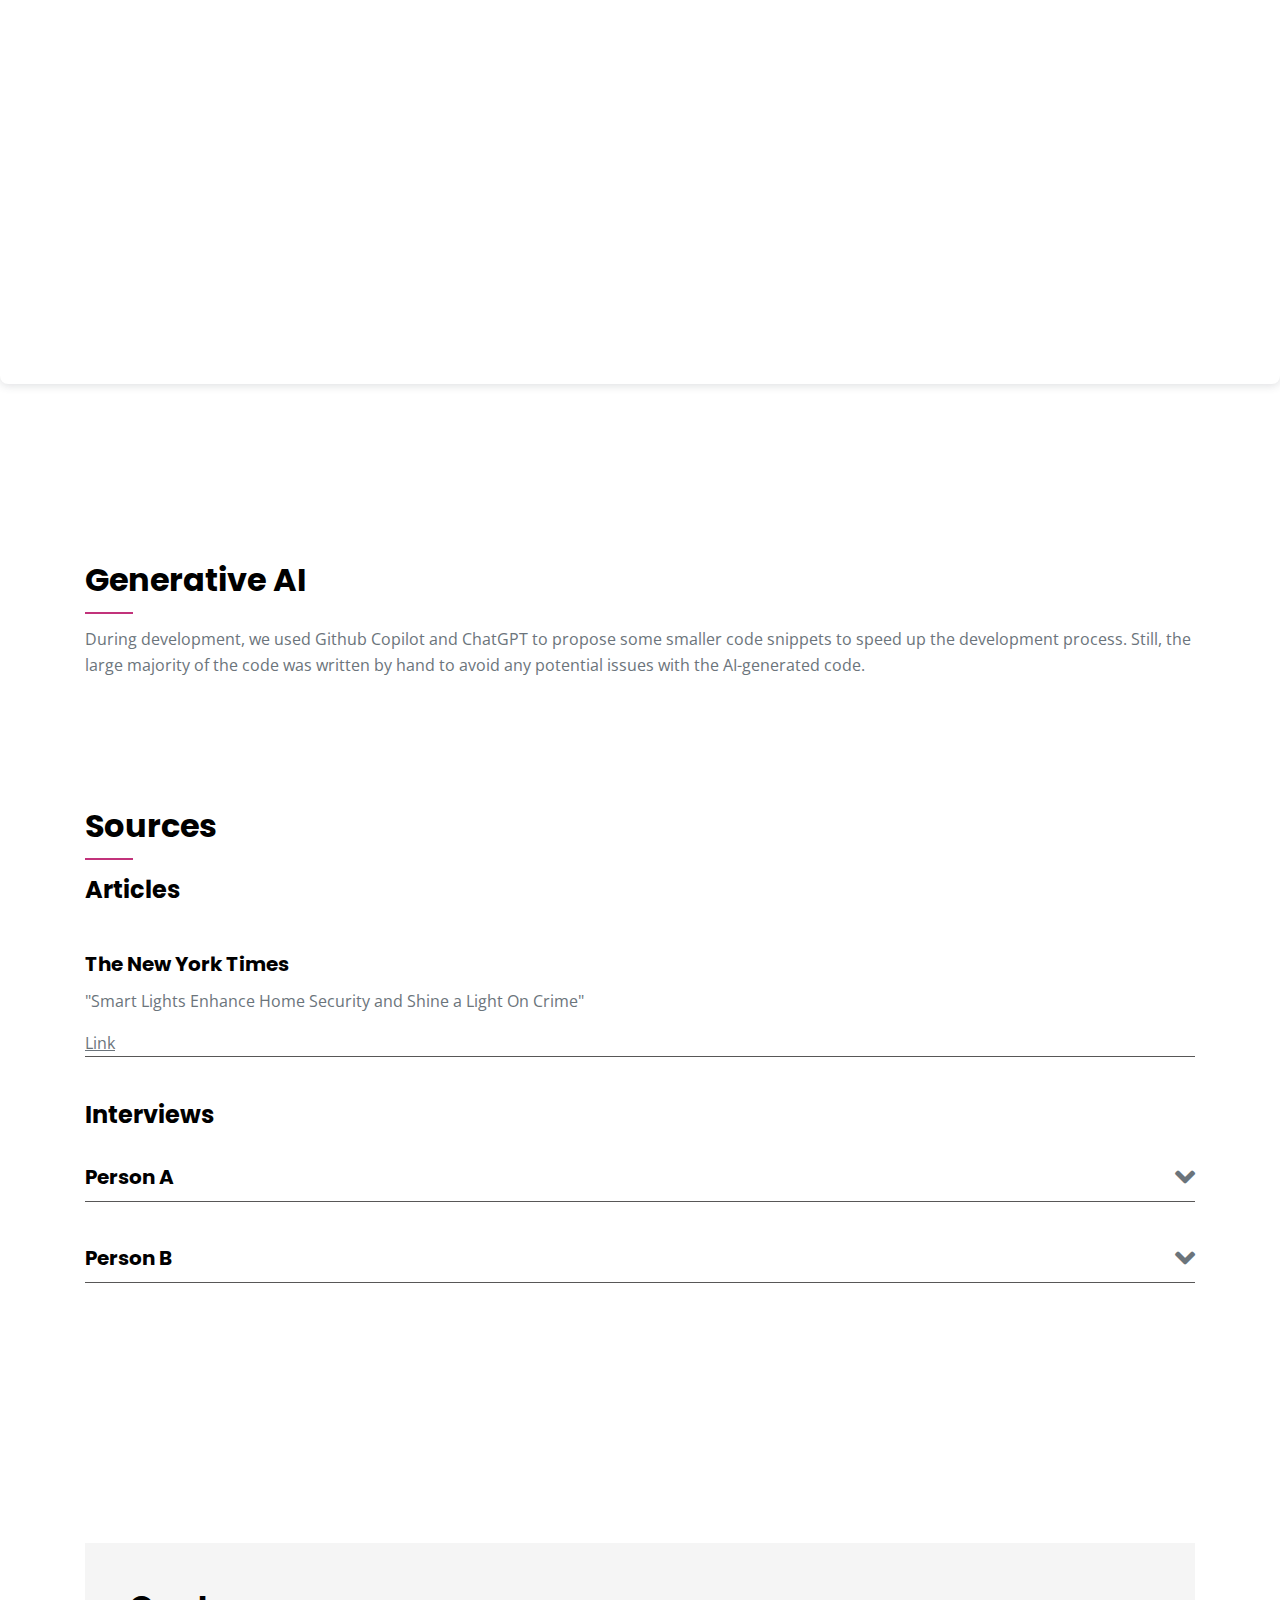
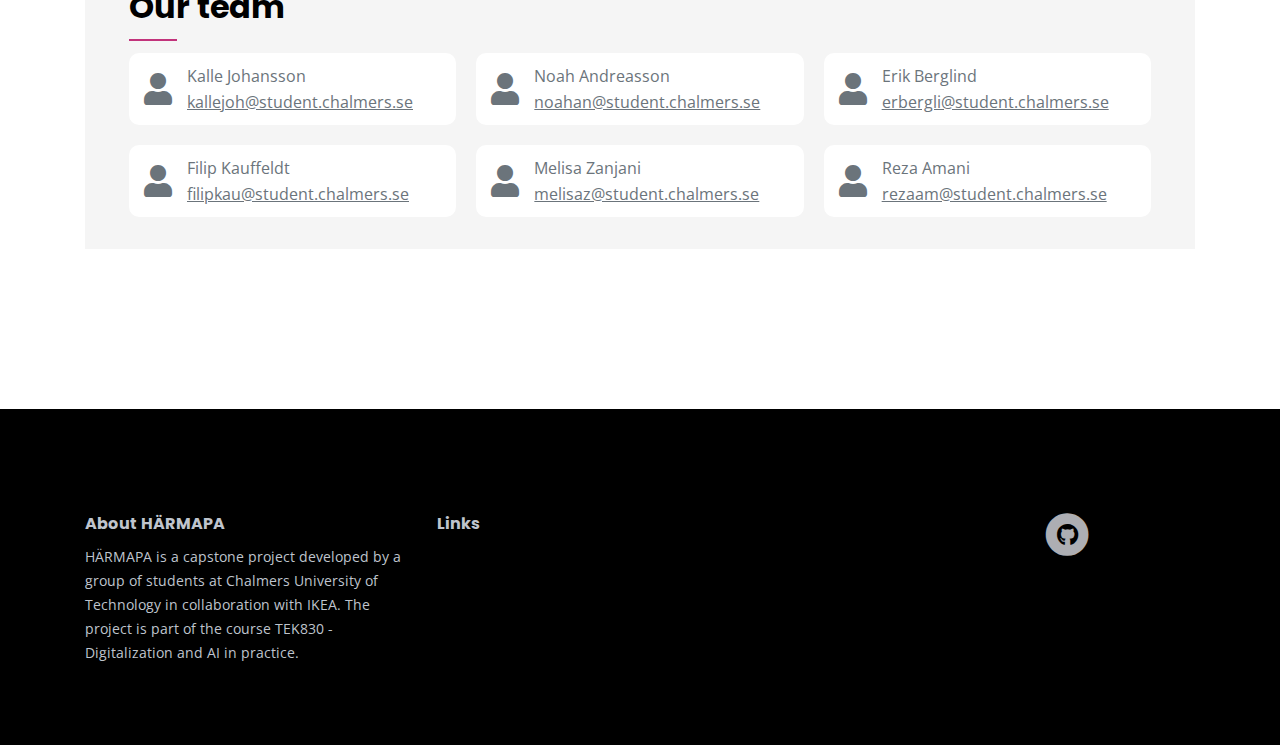
==== commit c9b29edd: "Merge pull request #12 from TEK830-Group18/TEK830A-36-Embed-final-pitch-presentation" ====
--- a/index.html
+++ b/index.html
@@ -137,17 +137,6 @@
     </header> <!-- end of header -->
     <!-- end of header -->
 
-    <div class="pitch-video-container">
-        <!-- <video class="pitch-video" controls poster="images/thumbnail.png">
-            <source src="https://youtu.be/BlJ1NHisXDI" type="video/mp4">
-            Your browser does not support the video tag.
-        </video> -->
-
-        <iframe class="pitch-video" 
-            src="https://www.youtube.com/embed/BlJ1NHisXDI" 
-            allowfullscreen>
-        </iframe>
-    </div>
 
     <div id="details" class="basic-1">
         <div class="container">
--- a/css/styles.css
+++ b/css/styles.css
@@ -643,20 +643,6 @@
 	color: #ffffff;
 }
 
-/*********************/
-/*    Pitch Video    */
-/*********************/
-.pitch-video-container {
-	width: 100%;
-	display: flex;
-}
-
-.pitch-video {
-	margin: 200px auto 0 auto;
-	width: 1180px;
-	cursor: pointer;
-	aspect-ratio: 16 / 9;
-}
 
 /*********************/
 /*     Details 1     */
@@ -1873,10 +1859,6 @@
 		grid-template-rows: repeat(3, auto);
 	}
 
-	.pitch-video, .demo-img {
-		width: 970px;
-	}
-
 	.demo-img {
 		width: 900px;
 	}	
@@ -1890,10 +1872,6 @@
 	.team-card-container {
 		grid-template-columns: repeat(1, 1fr);
 		grid-template-rows: repeat(6, auto);
-	}
-
-	.pitch-video, .demo-img {
-		width: 100%;
 	}
 
 	.demo-img {
